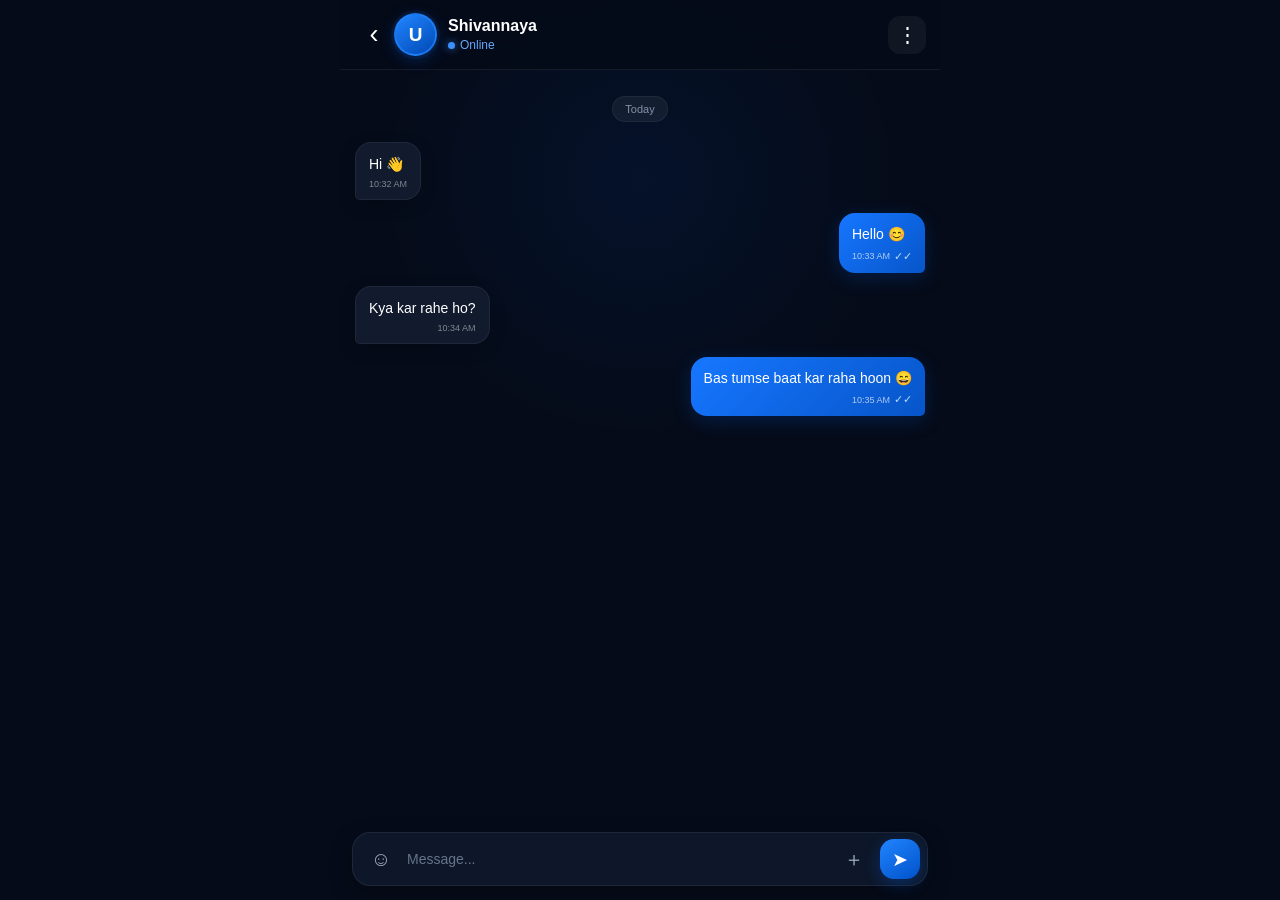
==== chat.html @ cb344ab8 "Create chat.html" ====
<!DOCTYPE html>
<html lang="en">
<head>
<meta charset="UTF-8">
<meta name="viewport" content="width=device-width, initial-scale=1.0">
<title>Usanex Chat</title>

<style>
*{
    box-sizing:border-box;
    margin:0;
    padding:0;
    -webkit-tap-highlight-color:transparent;
}

body{
    font-family:Arial,Helvetica,sans-serif;
    background:#050b18;
    color:#fff;
    height:100vh;
    overflow:hidden;
}

/* =========================
   MAIN
========================= */

.chat-app{
    width:100%;
    max-width:600px;
    height:100vh;
    margin:auto;
    background:
        radial-gradient(circle at 50% 20%,rgba(0,100,255,.08),transparent 35%),
        #050b18;
    display:flex;
    flex-direction:column;
}

/* =========================
   HEADER
========================= */

.chat-header{
    height:70px;
    min-height:70px;

    display:flex;
    align-items:center;

    padding:10px 14px;

    background:rgba(5,11,24,.92);
    border-bottom:1px solid rgba(255,255,255,.07);

    backdrop-filter:blur(18px);
    -webkit-backdrop-filter:blur(18px);
}

.back-btn{
    width:40px;
    height:40px;

    border:0;
    background:transparent;
    color:#fff;

    font-size:27px;
    cursor:pointer;

    display:flex;
    align-items:center;
    justify-content:center;
}

.profile{
    display:flex;
    align-items:center;
    gap:11px;
    flex:1;
    min-width:0;
}

.profile-photo{
    width:43px;
    height:43px;
    min-width:43px;

    border-radius:50%;

    display:flex;
    align-items:center;
    justify-content:center;

    background:linear-gradient(145deg,#2185ff,#0049b5);

    border:2px solid rgba(33,133,255,.7);

    font-size:19px;
    font-weight:800;

    box-shadow:
        0 0 0 3px rgba(33,133,255,.08),
        0 4px 16px rgba(0,100,255,.25);
}

.profile-info{
    min-width:0;
}

.profile-name{
    font-size:16px;
    font-weight:700;

    white-space:nowrap;
    overflow:hidden;
    text-overflow:ellipsis;
}

.online{
    margin-top:3px;

    font-size:12px;
    color:#65a9ff;

    display:flex;
    align-items:center;
    gap:5px;
}

.online-dot{
    width:7px;
    height:7px;
    border-radius:50%;
    background:#3d91ff;
    box-shadow:0 0 8px rgba(61,145,255,.8);
}

.header-action{
    width:38px;
    height:38px;

    border:0;
    border-radius:12px;

    background:rgba(255,255,255,.05);
    color:#fff;

    font-size:21px;

    cursor:pointer;

    display:flex;
    align-items:center;
    justify-content:center;
}

/* =========================
   CHAT AREA
========================= */

.chat-area{
    flex:1;
    overflow-y:auto;

    padding:18px 15px 20px;

    scrollbar-width:none;
}

.chat-area::-webkit-scrollbar{
    display:none;
}

/* =========================
   DATE
========================= */

.date-divider{
    text-align:center;
    margin:8px 0 20px;
}

.date-divider span{
    display:inline-block;

    padding:6px 12px;

    border-radius:20px;

    background:rgba(255,255,255,.055);
    border:1px solid rgba(255,255,255,.06);

    color:#8491a7;

    font-size:11px;
}

/* =========================
   MESSAGE
========================= */

.message-row{
    display:flex;
    margin-bottom:13px;
}

.message-row.received{
    justify-content:flex-start;
}

.message-row.sent{
    justify-content:flex-end;
}

.message{
    max-width:76%;
    padding:11px 13px 8px;

    border-radius:16px;

    position:relative;

    font-size:14px;
    line-height:1.45;
}

.received .message{
    background:#111b2d;

    border:1px solid rgba(255,255,255,.055);

    border-bottom-left-radius:5px;

    box-shadow:
        0 5px 18px rgba(0,0,0,.15);
}

.sent .message{
    background:
        linear-gradient(
            135deg,
            #1677ff,
            #0755c9
        );

    border-bottom-right-radius:5px;

    box-shadow:
        0 5px 20px rgba(0,100,255,.20);
}

.message-time{
    display:flex;
    justify-content:flex-end;
    align-items:center;
    gap:4px;

    margin-top:4px;

    font-size:9px;

    color:rgba(255,255,255,.48);
}

.sent .message-time{
    color:rgba(255,255,255,.68);
}

.read{
    font-size:11px;
    color:#b9ddff;
}

/* =========================
   TYPING
========================= */

.typing{
    display:none;

    align-items:center;
    gap:5px;

    width:max-content;

    padding:10px 13px;

    border-radius:15px;
    border-bottom-left-radius:5px;

    background:#111b2d;
    border:1px solid rgba(255,255,255,.05);
}

.typing span{
    width:5px;
    height:5px;

    border-radius:50%;

    background:#71809a;

    animation:typing 1.2s infinite;
}

.typing span:nth-child(2){
    animation-delay:.15s;
}

.typing span:nth-child(3){
    animation-delay:.3s;
}

@keyframes typing{
    0%,60%,100%{
        transform:translateY(0);
        opacity:.5;
    }
    30%{
        transform:translateY(-4px);
        opacity:1;
    }
}

/* =========================
   COMPOSER
========================= */

.composer-area{
    padding:10px 12px 14px;

    background:
        linear-gradient(
            to top,
            #050b18 70%,
            rgba(5,11,24,.85)
        );
}

.composer{
    min-height:52px;

    display:flex;
    align-items:center;
    gap:7px;

    padding:6px 7px 6px 9px;

    background:#0d1729;

    border:1px solid rgba(255,255,255,.07);

    border-radius:18px;

    box-shadow:
        0 8px 25px rgba(0,0,0,.22);
}

.composer-btn{
    width:38px;
    height:38px;
    min-width:38px;

    border:0;
    border-radius:12px;

    background:transparent;
    color:#9eabc0;

    font-size:20px;

    cursor:pointer;

    display:flex;
    align-items:center;
    justify-content:center;
}

.composer-btn:active{
    transform:scale(.92);
}

.message-input{
    flex:1;

    border:0;
    outline:0;

    background:transparent;

    color:#fff;

    font-size:14px;

    min-width:0;
}

.message-input::placeholder{
    color:#66748b;
}

.send-btn{
    width:40px;
    height:40px;
    min-width:40px;

    border:0;
    border-radius:14px;

    background:
        linear-gradient(
            145deg,
            #2185ff,
            #0052c9
        );

    color:#fff;

    font-size:19px;

    cursor:pointer;

    display:flex;
    align-items:center;
    justify-content:center;

    box-shadow:
        0 5px 16px rgba(0,100,255,.28);
}

.send-btn:active{
    transform:scale(.92);
}

/* =========================
   ATTACHMENT MENU
========================= */

.attach-menu{
    display:none;

    position:absolute;

    bottom:78px;
    left:12px;

    padding:9px;

    border-radius:16px;

    background:#101c30;

    border:1px solid rgba(255,255,255,.08);

    box-shadow:0 12px 35px rgba(0,0,0,.35);

    gap:7px;
}

.attach-menu.show{
    display:flex;
}

.attach-item{
    width:42px;
    height:42px;

    border:0;
    border-radius:12px;

    background:rgba(255,255,255,.06);

    color:#fff;

    font-size:19px;

    cursor:pointer;
}

/* =========================
   EMOJI PANEL
========================= */

.emoji-panel{
    display:none;

    position:absolute;

    bottom:77px;
    left:12px;
    right:12px;

    padding:12px;

    border-radius:17px;

    background:#0f1a2d;

    border:1px solid rgba(255,255,255,.07);

    box-shadow:0 12px 35px rgba(0,0,0,.3);

    grid-template-columns:repeat(8,1fr);

    gap:8px;
}

.emoji-panel.show{
    display:grid;
}

.emoji{
    border:0;
    background:transparent;

    font-size:22px;

    cursor:pointer;
}

/* =========================
   TOAST
========================= */

.toast{
    position:fixed;

    left:50%;
    bottom:85px;

    transform:translateX(-50%) translateY(15px);

    padding:9px 15px;

    border-radius:12px;

    background:#14233a;

    border:1px solid rgba(255,255,255,.08);

    color:#dbe7f7;

    font-size:12px;

    opacity:0;
    pointer-events:none;

    transition:.25s;

    z-index:100;
}

.toast.show{
    opacity:1;
    transform:translateX(-50%) translateY(0);
}

/* =========================
   MOBILE
========================= */

@media(max-width:500px){

    .chat-header{
        height:66px;
        min-height:66px;
        padding:9px 10px;
    }

    .back-btn{
        width:37px;
        height:37px;
    }

    .profile-photo{
        width:41px;
        height:41px;
        min-width:41px;
    }

    .profile-name{
        font-size:15px;
    }

    .chat-area{
        padding-left:12px;
        padding-right:12px;
    }

    .message{
        max-width:82%;
        font-size:14px;
    }

    .composer-area{
        padding:8px 9px 12px;
    }

    .composer{
        min-height:51px;
        border-radius:17px;
    }
}
</style>
</head>

<body>

<div class="chat-app">

    <!-- HEADER -->
    <header class="chat-header">

        <button class="back-btn" onclick="goBack()">‹</button>

        <div class="profile">

            <div class="profile-photo">
                U
            </div>

            <div class="profile-info">

                <div class="profile-name" id="chatName">
                    Shivannaya
                </div>

                <div class="online">
                    <span class="online-dot"></span>
                    Online
                </div>

            </div>

        </div>

        <button class="header-action" onclick="showToast('Coming soon')">
            ⋮
        </button>

    </header>


    <!-- CHAT -->
    <main class="chat-area" id="chatArea">

        <div class="date-divider">
            <span>Today</span>
        </div>


        <!-- RECEIVED -->
        <div class="message-row received">

            <div class="message">

                Hi 👋

                <div class="message-time">
                    10:32 AM
                </div>

            </div>

        </div>


        <!-- SENT -->
        <div class="message-row sent">

            <div class="message">

                Hello 😊

                <div class="message-time">
                    10:33 AM
                    <span class="read">✓✓</span>
                </div>

            </div>

        </div>


        <!-- RECEIVED -->
        <div class="message-row received">

            <div class="message">

                Kya kar rahe ho?

                <div class="message-time">
                    10:34 AM
                </div>

            </div>

        </div>


        <!-- SENT -->
        <div class="message-row sent">

            <div class="message">

                Bas tumse baat kar raha hoon 😄

                <div class="message-time">
                    10:35 AM
                    <span class="read">✓✓</span>
                </div>

            </div>

        </div>


        <!-- TYPING -->
        <div class="message-row received" id="typingRow">

            <div class="typing">

                <span></span>
                <span></span>
                <span></span>

            </div>

        </div>

    </main>


    <!-- COMPOSER -->
    <div class="composer-area">

        <!-- Attachment -->
        <div class="attach-menu" id="attachMenu">

            <button class="attach-item"
                    onclick="showToast('Gallery coming soon')">
                🖼️
            </button>

            <button class="attach-item"
                    onclick="showToast('Camera coming soon')">
                📷
            </button>

            <button class="attach-item"
                    onclick="showToast('File sharing coming soon')">
                📄
            </button>

        </div>


        <!-- Emoji -->
        <div class="emoji-panel" id="emojiPanel">

            <button class="emoji" onclick="addEmoji('😀')">😀</button>
            <button class="emoji" onclick="addEmoji('😂')">😂</button>
            <button class="emoji" onclick="addEmoji('😊')">😊</button>
            <button class="emoji" onclick="addEmoji('😍')">😍</button>
            <button class="emoji" onclick="addEmoji('🥰')">🥰</button>
            <button class="emoji" onclick="addEmoji('😎')">😎</button>
            <button class="emoji" onclick="addEmoji('❤️')">❤️</button>
            <button class="emoji" onclick="addEmoji('🔥')">🔥</button>

            <button class="emoji" onclick="addEmoji('👍')">👍</button>
            <button class="emoji" onclick="addEmoji('👏')">👏</button>
            <button class="emoji" onclick="addEmoji('🙌')">🙌</button>
            <button class="emoji" onclick="addEmoji('🤝')">🤝</button>
            <button class="emoji" onclick="addEmoji('✨')">✨</button>
            <button class="emoji" onclick="addEmoji('💙')">💙</button>
            <button class="emoji" onclick="addEmoji('😁')">😁</button>
            <button class="emoji" onclick="addEmoji('🤣')">🤣</button>

        </div>


        <div class="composer">

            <button
                class="composer-btn"
                onclick="toggleEmoji()">
                ☺
            </button>


            <input
                id="messageInput"
                class="message-input"
                type="text"
                placeholder="Message..."
                autocomplete="off"
                onkeydown="handleKey(event)"
            >


            <button
                class="composer-btn"
                onclick="toggleAttach()">
                ＋
            </button>


            <button
                class="send-btn"
                onclick="sendMessage()">
                ➤
            </button>

        </div>

    </div>

</div>


<div class="toast" id="toast"></div>


<script>

/* =========================
   ELEMENTS
========================= */

const input = document.getElementById("messageInput");
const chatArea = document.getElementById("chatArea");
const emojiPanel = document.getElementById("emojiPanel");
const attachMenu = document.getElementById("attachMenu");


/* =========================
   BACK
========================= */

function goBack(){

    if(document.referrer){
        history.back();
    }else{
        window.location.href="/home";
    }

}


/* =========================
   SEND MESSAGE
========================= */

function sendMessage(){

    const text = input.value.trim();

    if(!text){
        return;
    }

    addMessage(text,"sent");

    input.value="";

    emojiPanel.classList.remove("show");
    attachMenu.classList.remove("show");

    scrollBottom();

}


/* =========================
   ADD MESSAGE
========================= */

function addMessage(text,type){

    const row = document.createElement("div");

    row.className =
        "message-row " + type;

    const message =
        document.createElement("div");

    message.className="message";

    message.innerHTML =
        escapeHTML(text) +
        `
        <div class="message-time">
            ${getTime()}
            ${
                type==="sent"
                ? '<span class="read">✓✓</span>'
                : ''
            }
        </div>
        `;

    message.querySelectorAll("script").forEach(el=>{
        el.remove();
    });

    row.appendChild(message);

    chatArea.appendChild(row);

}


/* =========================
   ESCAPE HTML
========================= */

function escapeHTML(text){

    const div=document.createElement("div");

    div.textContent=text;

    return div.innerHTML;

}


/* =========================
   TIME
========================= */

function getTime(){

    const now=new Date();

    return now.toLocaleTimeString(
        [],
        {
            hour:"numeric",
            minute:"2-digit"
        }
    );

}


/* =========================
   ENTER
========================= */

function handleKey(event){

    if(event.key==="Enter"){

        event.preventDefault();

        sendMessage();

    }

}


/* =========================
   EMOJI
========================= */

function toggleEmoji(){

    emojiPanel.classList.toggle("show");

    attachMenu.classList.remove("show");

}


function addEmoji(emoji){

    input.value += emoji;

    input.focus();

}


/* =========================
   ATTACHMENT
========================= */

function toggleAttach(){

    attachMenu.classList.toggle("show");

    emojiPanel.classList.remove("show");

}


/* =========================
   SCROLL
========================= */

function scrollBottom(){

    setTimeout(()=>{

        chatArea.scrollTop =
            chatArea.scrollHeight;

    },50);

}


/* =========================
   TOAST
========================= */

let toastTimer;

function showToast(text){

    const toast =
        document.getElementById("toast");

    toast.textContent=text;

    toast.classList.add("show");

    clearTimeout(toastTimer);

    toastTimer=setTimeout(()=>{

        toast.classList.remove("show");

    },1800);

}


/* =========================
   CLOSE MENUS
========================= */

document.addEventListener("click",function(e){

    if(
        !e.target.closest(".composer") &&
        !e.target.closest(".emoji-panel")
    ){
        emojiPanel.classList.remove("show");
    }

    if(
        !e.target.closest(".composer") &&
        !e.target.closest(".attach-menu")
    ){
        attachMenu.classList.remove("show");
    }

});


/* =========================
   INITIAL
========================= */

window.addEventListener("load",()=>{

    scrollBottom();

    input.focus();

});

</script>

</body>
</html>
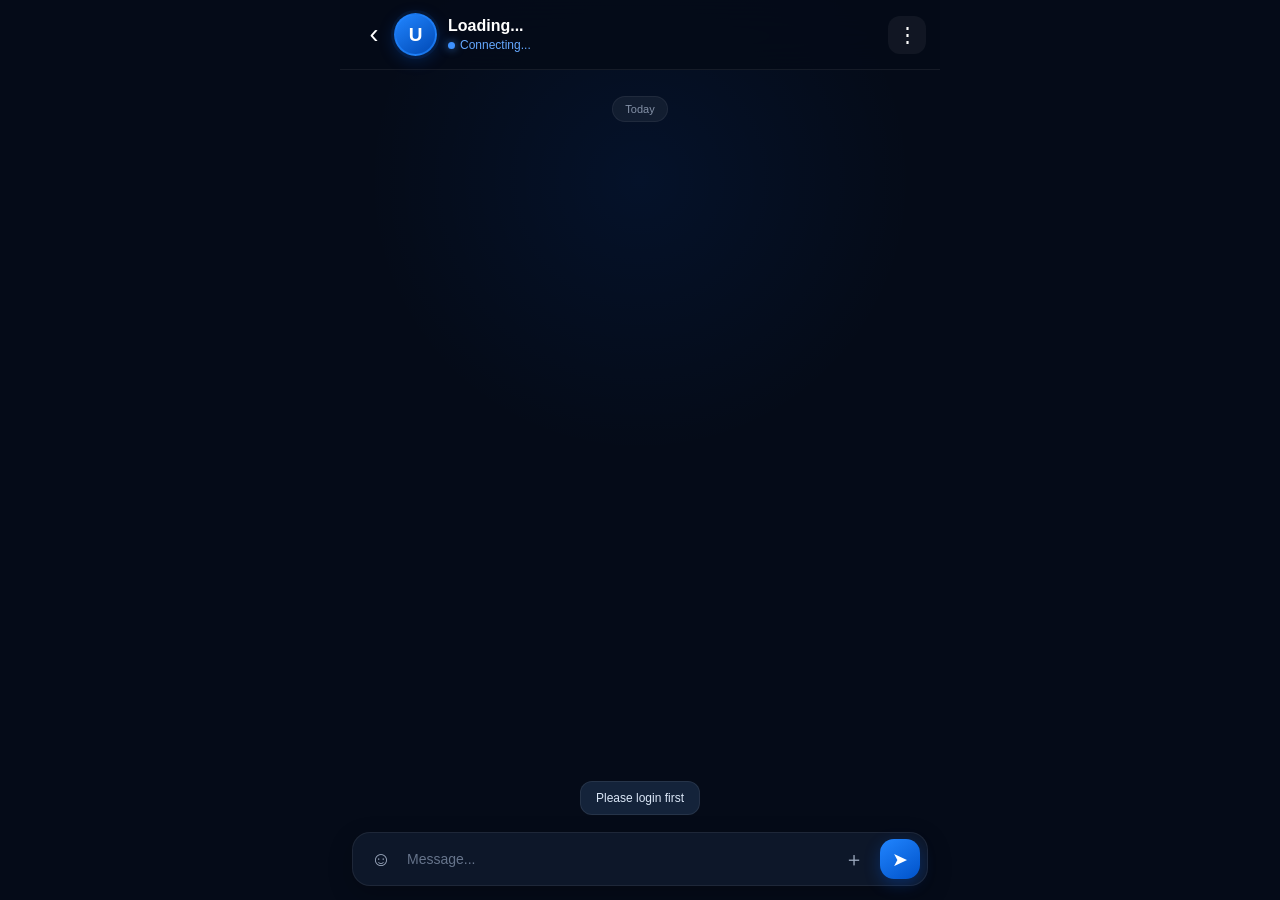
==== commit 1fe14887: "Update chat.html" ====
--- a/chat.html
+++ b/chat.html
@@ -20,10 +20,6 @@
     height:100vh;
     overflow:hidden;
 }
-
-/* =========================
-   MAIN
-========================= */
 
 .chat-app{
     width:100%;
@@ -37,10 +33,6 @@
     flex-direction:column;
 }
 
-/* =========================
-   HEADER
-========================= */
-
 .chat-header{
     height:70px;
     min-height:70px;
@@ -102,6 +94,15 @@
     box-shadow:
         0 0 0 3px rgba(33,133,255,.08),
         0 4px 16px rgba(0,100,255,.25);
+
+    overflow:hidden;
+}
+
+.profile-photo img{
+    width:100%;
+    height:100%;
+    object-fit:cover;
+    display:block;
 }
 
 .profile-info{
@@ -155,10 +156,6 @@
     justify-content:center;
 }
 
-/* =========================
-   CHAT AREA
-========================= */
-
 .chat-area{
     flex:1;
     overflow-y:auto;
@@ -172,10 +169,6 @@
     display:none;
 }
 
-/* =========================
-   DATE
-========================= */
-
 .date-divider{
     text-align:center;
     margin:8px 0 20px;
@@ -196,10 +189,6 @@
     font-size:11px;
 }
 
-/* =========================
-   MESSAGE
-========================= */
-
 .message-row{
     display:flex;
     margin-bottom:13px;
@@ -223,6 +212,9 @@
 
     font-size:14px;
     line-height:1.45;
+
+    word-break:break-word;
+    white-space:pre-wrap;
 }
 
 .received .message{
@@ -272,10 +264,6 @@
     color:#b9ddff;
 }
 
-/* =========================
-   TYPING
-========================= */
-
 .typing{
     display:none;
 
@@ -291,6 +279,10 @@
 
     background:#111b2d;
     border:1px solid rgba(255,255,255,.05);
+}
+
+.typing.show{
+    display:flex;
 }
 
 .typing span{
@@ -317,17 +309,16 @@
         transform:translateY(0);
         opacity:.5;
     }
+
     30%{
         transform:translateY(-4px);
         opacity:1;
     }
 }
 
-/* =========================
-   COMPOSER
-========================= */
-
 .composer-area{
+    position:relative;
+
     padding:10px 12px 14px;
 
     background:
@@ -433,10 +424,6 @@
     transform:scale(.92);
 }
 
-/* =========================
-   ATTACHMENT MENU
-========================= */
-
 .attach-menu{
     display:none;
 
@@ -456,6 +443,8 @@
     box-shadow:0 12px 35px rgba(0,0,0,.35);
 
     gap:7px;
+
+    z-index:20;
 }
 
 .attach-menu.show{
@@ -478,10 +467,6 @@
     cursor:pointer;
 }
 
-/* =========================
-   EMOJI PANEL
-========================= */
-
 .emoji-panel{
     display:none;
 
@@ -504,6 +489,8 @@
     grid-template-columns:repeat(8,1fr);
 
     gap:8px;
+
+    z-index:20;
 }
 
 .emoji-panel.show{
@@ -519,10 +506,6 @@
     cursor:pointer;
 }
 
-/* =========================
-   TOAST
-========================= */
-
 .toast{
     position:fixed;
 
@@ -555,10 +538,6 @@
     opacity:1;
     transform:translateX(-50%) translateY(0);
 }
-
-/* =========================
-   MOBILE
-========================= */
 
 @media(max-width:500px){
 
@@ -612,30 +591,48 @@
     <!-- HEADER -->
     <header class="chat-header">
 
-        <button class="back-btn" onclick="goBack()">‹</button>
+        <button
+            class="back-btn"
+            onclick="goBack()"
+            aria-label="Back">
+            ‹
+        </button>
 
         <div class="profile">
 
-            <div class="profile-photo">
+            <div
+                class="profile-photo"
+                id="profilePhoto">
                 U
             </div>
 
             <div class="profile-info">
 
-                <div class="profile-name" id="chatName">
-                    Shivannaya
+                <div
+                    class="profile-name"
+                    id="chatName">
+                    Loading...
                 </div>
 
-                <div class="online">
+                <div
+                    class="online"
+                    id="onlineStatus">
+
                     <span class="online-dot"></span>
-                    Online
+
+                    <span id="onlineText">
+                        Connecting...
+                    </span>
+
                 </div>
 
             </div>
 
         </div>
 
-        <button class="header-action" onclick="showToast('Coming soon')">
+        <button
+            class="header-action"
+            onclick="showToast('Coming soon')">
             ⋮
         </button>
 
@@ -643,81 +640,19 @@
 
 
     <!-- CHAT -->
-    <main class="chat-area" id="chatArea">
+    <main
+        class="chat-area"
+        id="chatArea">
 
         <div class="date-divider">
             <span>Today</span>
         </div>
 
-
-        <!-- RECEIVED -->
-        <div class="message-row received">
-
-            <div class="message">
-
-                Hi 👋
-
-                <div class="message-time">
-                    10:32 AM
-                </div>
-
-            </div>
-
-        </div>
-
-
-        <!-- SENT -->
-        <div class="message-row sent">
-
-            <div class="message">
-
-                Hello 😊
-
-                <div class="message-time">
-                    10:33 AM
-                    <span class="read">✓✓</span>
-                </div>
-
-            </div>
-
-        </div>
-
-
-        <!-- RECEIVED -->
-        <div class="message-row received">
-
-            <div class="message">
-
-                Kya kar rahe ho?
-
-                <div class="message-time">
-                    10:34 AM
-                </div>
-
-            </div>
-
-        </div>
-
-
-        <!-- SENT -->
-        <div class="message-row sent">
-
-            <div class="message">
-
-                Bas tumse baat kar raha hoon 😄
-
-                <div class="message-time">
-                    10:35 AM
-                    <span class="read">✓✓</span>
-                </div>
-
-            </div>
-
-        </div>
-
-
-        <!-- TYPING -->
-        <div class="message-row received" id="typingRow">
+        <!-- REAL MESSAGES INSERT HERE -->
+
+        <div
+            class="message-row received"
+            id="typingRow">
 
             <div class="typing">
 
@@ -736,20 +671,25 @@
     <div class="composer-area">
 
         <!-- Attachment -->
-        <div class="attach-menu" id="attachMenu">
-
-            <button class="attach-item"
-                    onclick="showToast('Gallery coming soon')">
+        <div
+            class="attach-menu"
+            id="attachMenu">
+
+            <button
+                class="attach-item"
+                onclick="showToast('Gallery coming soon')">
                 🖼️
             </button>
 
-            <button class="attach-item"
-                    onclick="showToast('Camera coming soon')">
+            <button
+                class="attach-item"
+                onclick="showToast('Camera coming soon')">
                 📷
             </button>
 
-            <button class="attach-item"
-                    onclick="showToast('File sharing coming soon')">
+            <button
+                class="attach-item"
+                onclick="showToast('File sharing coming soon')">
                 📄
             </button>
 
@@ -757,7 +697,9 @@
 
 
         <!-- Emoji -->
-        <div class="emoji-panel" id="emojiPanel">
+        <div
+            class="emoji-panel"
+            id="emojiPanel">
 
             <button class="emoji" onclick="addEmoji('😀')">😀</button>
             <button class="emoji" onclick="addEmoji('😂')">😂</button>
@@ -808,6 +750,7 @@
 
             <button
                 class="send-btn"
+                id="sendButton"
                 onclick="sendMessage()">
                 ➤
             </button>
@@ -819,189 +762,634 @@
 </div>
 
 
-<div class="toast" id="toast"></div>
+<div
+    class="toast"
+    id="toast">
+</div>
 
 
 <script>
 
-/* =========================
+/* =========================================================
    ELEMENTS
-========================= */
-
-const input = document.getElementById("messageInput");
-const chatArea = document.getElementById("chatArea");
-const emojiPanel = document.getElementById("emojiPanel");
-const attachMenu = document.getElementById("attachMenu");
-
-
-/* =========================
+========================================================= */
+
+const input =
+    document.getElementById("messageInput");
+
+const chatArea =
+    document.getElementById("chatArea");
+
+const emojiPanel =
+    document.getElementById("emojiPanel");
+
+const attachMenu =
+    document.getElementById("attachMenu");
+
+const chatName =
+    document.getElementById("chatName");
+
+const profilePhoto =
+    document.getElementById("profilePhoto");
+
+const onlineText =
+    document.getElementById("onlineText");
+
+const typingRow =
+    document.getElementById("typingRow");
+
+const sendButton =
+    document.getElementById("sendButton");
+
+
+/* =========================================================
+   USER IDS
+========================================================= */
+
+const params =
+    new URLSearchParams(window.location.search);
+
+const otherUserId =
+    (params.get("user_id") || "").trim();
+
+
+function getCurrentUserId(){
+
+    const keys = [
+        "usanex_user",
+        "user",
+        "currentUser",
+        "logged_in_user"
+    ];
+
+    for(const key of keys){
+
+        try{
+
+            const value =
+                localStorage.getItem(key);
+
+            if(!value){
+                continue;
+            }
+
+            try{
+
+                const parsed =
+                    JSON.parse(value);
+
+                if(typeof parsed === "string"){
+                    return parsed.trim();
+                }
+
+                if(parsed && parsed.user_id){
+                    return String(parsed.user_id).trim();
+                }
+
+                if(parsed && parsed.id){
+                    return String(parsed.id).trim();
+                }
+
+            }catch(error){
+
+                if(value.trim()){
+                    return value.trim();
+                }
+
+            }
+
+        }catch(error){
+            console.log(error);
+        }
+
+    }
+
+    return (
+        localStorage.getItem("usanex_user_id") || ""
+    ).trim();
+}
+
+
+const currentUserId =
+    getCurrentUserId();
+
+
+/* =========================================================
+   VALIDATION
+========================================================= */
+
+if(!currentUserId){
+
+    showToast("Please login first");
+
+    setTimeout(()=>{
+        window.location.href="/";
+    },1200);
+
+}
+
+else if(!otherUserId){
+
+    showToast("Invalid chat user");
+
+    setTimeout(()=>{
+        window.location.href="/home";
+    },1200);
+
+}
+
+
+/* =========================================================
    BACK
-========================= */
+========================================================= */
 
 function goBack(){
 
     if(document.referrer){
+
         history.back();
+
     }else{
+
         window.location.href="/home";
-    }
-
-}
-
-
-/* =========================
+
+    }
+
+}
+
+
+/* =========================================================
+   PROFILE
+========================================================= */
+
+function setProfile(name, photo){
+
+    chatName.textContent =
+        name || "User";
+
+    profilePhoto.innerHTML = "";
+
+    if(photo){
+
+        const img =
+            document.createElement("img");
+
+        img.src = photo;
+
+        img.alt = "";
+
+        img.onerror = function(){
+
+            profilePhoto.innerHTML =
+                getInitial(name);
+
+        };
+
+        profilePhoto.appendChild(img);
+
+    }else{
+
+        profilePhoto.textContent =
+            getInitial(name);
+
+    }
+
+}
+
+
+function getInitial(name){
+
+    if(!name){
+        return "U";
+    }
+
+    return String(name)
+        .trim()
+        .charAt(0)
+        .toUpperCase() || "U";
+
+}
+
+
+/* =========================================================
+   LOAD USER INFO + CHAT
+========================================================= */
+
+async function loadChat(){
+
+    if(!currentUserId || !otherUserId){
+        return;
+    }
+
+    try{
+
+        const response =
+            await fetch(
+                "/api/chat/messages?user_id=" +
+                encodeURIComponent(currentUserId) +
+                "&other_user_id=" +
+                encodeURIComponent(otherUserId),
+                {
+                    method:"GET",
+                    cache:"no-store"
+                }
+            );
+
+        const data =
+            await response.json();
+
+        if(!response.ok){
+
+            throw new Error(
+                data.detail ||
+                "Unable to load chat"
+            );
+
+        }
+
+
+        if(data.other_user){
+
+            setProfile(
+                data.other_user.name,
+                data.other_user.profile_photo
+            );
+
+        }
+
+
+        clearMessages();
+
+
+        if(Array.isArray(data.messages)){
+
+            data.messages.forEach(message => {
+
+                addMessageFromServer(message);
+
+            });
+
+        }
+
+
+        scrollBottom();
+
+
+        markMessagesRead();
+
+    }catch(error){
+
+        console.error(
+            "Chat load error:",
+            error
+        );
+
+        showToast(
+            error.message ||
+            "Unable to load chat"
+        );
+
+    }
+
+}
+
+
+/* =========================================================
+   CLEAR OLD MESSAGES
+========================================================= */
+
+function clearMessages(){
+
+    const rows =
+        chatArea.querySelectorAll(
+            ".message-row:not(#typingRow)"
+        );
+
+    rows.forEach(row => {
+        row.remove();
+    });
+
+}
+
+
+/* =========================================================
+   SERVER MESSAGE
+========================================================= */
+
+function addMessageFromServer(message){
+
+    if(!message){
+        return;
+    }
+
+    const sender =
+        String(
+            message.sender_user_id || ""
+        ).trim();
+
+    const text =
+        String(
+            message.message || ""
+        );
+
+    if(!sender || !text){
+        return;
+    }
+
+    const type =
+        sender === currentUserId
+        ? "sent"
+        : "received";
+
+
+    const row =
+        document.createElement("div");
+
+    row.className =
+        "message-row " + type;
+
+    if(message.id){
+
+        row.dataset.messageId =
+            String(message.id);
+
+    }
+
+
+    const bubble =
+        document.createElement("div");
+
+    bubble.className =
+        "message";
+
+
+    const textNode =
+        document.createElement("div");
+
+    textNode.textContent =
+        text;
+
+
+    const time =
+        document.createElement("div");
+
+    time.className =
+        "message-time";
+
+    time.textContent =
+        formatTime(
+            message.created_at
+        );
+
+
+    if(type === "sent"){
+
+        const read =
+            document.createElement("span");
+
+        read.className =
+            "read";
+
+        read.textContent =
+            message.is_read
+            ? "✓✓"
+            : "✓";
+
+        time.appendChild(read);
+
+    }
+
+
+    bubble.appendChild(textNode);
+    bubble.appendChild(time);
+
+    row.appendChild(bubble);
+
+    chatArea.insertBefore(
+        row,
+        typingRow
+    );
+
+}
+
+
+/* =========================================================
    SEND MESSAGE
-========================= */
-
-function sendMessage(){
-
-    const text = input.value.trim();
+========================================================= */
+
+let sending = false;
+
+
+async function sendMessage(){
+
+    if(sending){
+        return;
+    }
+
+    const text =
+        input.value.trim();
 
     if(!text){
         return;
     }
 
-    addMessage(text,"sent");
-
-    input.value="";
+    if(!currentUserId || !otherUserId){
+
+        showToast("Invalid chat");
+
+        return;
+
+    }
+
+
+    sending = true;
+
+    sendButton.style.opacity = ".55";
+
+
+    try{
+
+        const response =
+            await fetch(
+                "/api/chat/send",
+                {
+                    method:"POST",
+
+                    headers:{
+                        "Content-Type":
+                            "application/json"
+                    },
+
+                    body:JSON.stringify({
+
+                        sender_user_id:
+                            currentUserId,
+
+                        receiver_user_id:
+                            otherUserId,
+
+                        message:text
+
+                    })
+                }
+            );
+
+
+        const data =
+            await response.json();
+
+
+        if(!response.ok){
+
+            throw new Error(
+                data.detail ||
+                "Message could not be sent"
+            );
+
+        }
+
+
+        /*
+         * Server response already contains
+         * the saved message.
+         *
+         * Add it immediately.
+         */
+
+        if(data.message){
+
+            addMessageFromServer(
+                data.message
+            );
+
+        }
+
+
+        input.value = "";
+
+        emojiPanel.classList.remove("show");
+
+        attachMenu.classList.remove("show");
+
+        scrollBottom();
+
+
+    }catch(error){
+
+        console.error(
+            "Send message error:",
+            error
+        );
+
+        showToast(
+            error.message ||
+            "Message could not be sent"
+        );
+
+    }finally{
+
+        sending = false;
+
+        sendButton.style.opacity = "1";
+
+        input.focus();
+
+    }
+
+}
+
+
+/* =========================================================
+   TIME
+========================================================= */
+
+function formatTime(value){
+
+    if(!value){
+        return "";
+    }
+
+    try{
+
+        const date =
+            new Date(value);
+
+        if(isNaN(date.getTime())){
+            return "";
+        }
+
+        return date.toLocaleTimeString(
+            [],
+            {
+                hour:"numeric",
+                minute:"2-digit"
+            }
+        );
+
+    }catch(error){
+
+        return "";
+
+    }
+
+}
+
+
+/* =========================================================
+   ENTER
+========================================================= */
+
+function handleKey(event){
+
+    if(event.key === "Enter"){
+
+        event.preventDefault();
+
+        sendMessage();
+
+    }
+
+}
+
+
+/* =========================================================
+   EMOJI
+========================================================= */
+
+function toggleEmoji(){
+
+    emojiPanel.classList.toggle("show");
+
+    attachMenu.classList.remove("show");
+
+}
+
+
+function addEmoji(emoji){
+
+    input.value += emoji;
+
+    input.focus();
+
+}
+
+
+/* =========================================================
+   ATTACHMENT
+========================================================= */
+
+function toggleAttach(){
+
+    attachMenu.classList.toggle("show");
 
     emojiPanel.classList.remove("show");
-    attachMenu.classList.remove("show");
-
-    scrollBottom();
-
-}
-
-
-/* =========================
-   ADD MESSAGE
-========================= */
-
-function addMessage(text,type){
-
-    const row = document.createElement("div");
-
-    row.className =
-        "message-row " + type;
-
-    const message =
-        document.createElement("div");
-
-    message.className="message";
-
-    message.innerHTML =
-        escapeHTML(text) +
-        `
-        <div class="message-time">
-            ${getTime()}
-            ${
-                type==="sent"
-                ? '<span class="read">✓✓</span>'
-                : ''
-            }
-        </div>
-        `;
-
-    message.querySelectorAll("script").forEach(el=>{
-        el.remove();
-    });
-
-    row.appendChild(message);
-
-    chatArea.appendChild(row);
-
-}
-
-
-/* =========================
-   ESCAPE HTML
-========================= */
-
-function escapeHTML(text){
-
-    const div=document.createElement("div");
-
-    div.textContent=text;
-
-    return div.innerHTML;
-
-}
-
-
-/* =========================
-   TIME
-========================= */
-
-function getTime(){
-
-    const now=new Date();
-
-    return now.toLocaleTimeString(
-        [],
-        {
-            hour:"numeric",
-            minute:"2-digit"
-        }
-    );
-
-}
-
-
-/* =========================
-   ENTER
-========================= */
-
-function handleKey(event){
-
-    if(event.key==="Enter"){
-
-        event.preventDefault();
-
-        sendMessage();
-
-    }
-
-}
-
-
-/* =========================
-   EMOJI
-========================= */
-
-function toggleEmoji(){
-
-    emojiPanel.classList.toggle("show");
-
-    attachMenu.classList.remove("show");
-
-}
-
-
-function addEmoji(emoji){
-
-    input.value += emoji;
-
-    input.focus();
-
-}
-
-
-/* =========================
-   ATTACHMENT
-========================= */
-
-function toggleAttach(){
-
-    attachMenu.classList.toggle("show");
-
-    emojiPanel.classList.remove("show");
-
-}
-
-
-/* =========================
+
+}
+
+
+/* =========================================================
    SCROLL
-========================= */
+========================================================= */
 
 function scrollBottom(){
 
@@ -1015,66 +1403,440 @@
 }
 
 
-/* =========================
+/* =========================================================
    TOAST
-========================= */
+========================================================= */
 
 let toastTimer;
+
 
 function showToast(text){
 
     const toast =
         document.getElementById("toast");
 
-    toast.textContent=text;
+    toast.textContent =
+        text;
 
     toast.classList.add("show");
 
     clearTimeout(toastTimer);
 
-    toastTimer=setTimeout(()=>{
-
-        toast.classList.remove("show");
-
-    },1800);
-
-}
-
-
-/* =========================
+    toastTimer =
+        setTimeout(()=>{
+
+            toast.classList.remove("show");
+
+        },1800);
+
+}
+
+
+/* =========================================================
+   MARK READ
+========================================================= */
+
+async function markMessagesRead(){
+
+    if(!currentUserId || !otherUserId){
+        return;
+    }
+
+    try{
+
+        await fetch(
+            "/api/chat/read?user_id=" +
+            encodeURIComponent(currentUserId) +
+            "&other_user_id=" +
+            encodeURIComponent(otherUserId),
+            {
+                method:"POST"
+            }
+        );
+
+    }catch(error){
+
+        console.log(
+            "Read status error:",
+            error
+        );
+
+    }
+
+}
+
+
+/* =========================================================
+   WEBSOCKET
+========================================================= */
+
+let socket = null;
+
+let reconnectTimer = null;
+
+let manuallyClosed = false;
+
+
+function getWebSocketURL(){
+
+    const protocol =
+        window.location.protocol === "https:"
+        ? "wss:"
+        : "ws:";
+
+    return (
+        protocol +
+        "//" +
+        window.location.host +
+        "/ws/" +
+        encodeURIComponent(
+            currentUserId
+        )
+    );
+
+}
+
+
+function connectWebSocket(){
+
+    if(!currentUserId){
+        return;
+    }
+
+    if(socket){
+
+        try{
+            socket.close();
+        }catch(error){}
+
+        socket = null;
+
+    }
+
+
+    manuallyClosed = false;
+
+
+    try{
+
+        socket =
+            new WebSocket(
+                getWebSocketURL()
+            );
+
+
+        socket.onopen =
+            function(){
+
+                onlineText.textContent =
+                    "Online";
+
+                clearTimeout(
+                    reconnectTimer
+                );
+
+            };
+
+
+        socket.onmessage =
+            function(event){
+
+                try{
+
+                    const data =
+                        JSON.parse(
+                            event.data
+                        );
+
+
+                    handleWebSocketMessage(
+                        data
+                    );
+
+                }catch(error){
+
+                    console.log(
+                        "WebSocket data error:",
+                        error
+                    );
+
+                }
+
+            };
+
+
+        socket.onerror =
+            function(error){
+
+                console.log(
+                    "WebSocket error:",
+                    error
+                );
+
+            };
+
+
+        socket.onclose =
+            function(){
+
+                onlineText.textContent =
+                    "Offline";
+
+
+                if(!manuallyClosed){
+
+                    clearTimeout(
+                        reconnectTimer
+                    );
+
+
+                    reconnectTimer =
+                        setTimeout(
+                            connectWebSocket,
+                            3000
+                        );
+
+                }
+
+            };
+
+
+    }catch(error){
+
+        console.error(
+            "WebSocket connection error:",
+            error
+        );
+
+        onlineText.textContent =
+            "Offline";
+
+        reconnectTimer =
+            setTimeout(
+                connectWebSocket,
+                3000
+            );
+
+    }
+
+}
+
+
+/* =========================================================
+   WEBSOCKET MESSAGE HANDLER
+========================================================= */
+
+function handleWebSocketMessage(data){
+
+    if(!data){
+        return;
+    }
+
+
+    if(
+        data.type ===
+        "websocket_connected"
+    ){
+
+        onlineText.textContent =
+            "Online";
+
+        return;
+
+    }
+
+
+    if(
+        data.type ===
+        "chat_message"
+    ){
+
+        const message =
+            data.message;
+
+        if(!message){
+            return;
+        }
+
+
+        const sender =
+            String(
+                message.sender_user_id || ""
+            ).trim();
+
+
+        const receiver =
+            String(
+                message.receiver_user_id || ""
+            ).trim();
+
+
+        /*
+         * Only show messages belonging
+         * to this exact conversation.
+         */
+
+        const belongsToChat =
+            (
+                sender === currentUserId &&
+                receiver === otherUserId
+            )
+            ||
+            (
+                sender === otherUserId &&
+                receiver === currentUserId
+            );
+
+
+        if(!belongsToChat){
+            return;
+        }
+
+
+        /*
+         * Avoid duplicate messages.
+         */
+
+        if(
+            message.id &&
+            document.querySelector(
+                '[data-message-id="' +
+                CSS.escape(
+                    String(message.id)
+                ) +
+                '"]'
+            )
+        ){
+
+            return;
+
+        }
+
+
+        addMessageFromServer(
+            message
+        );
+
+        scrollBottom();
+
+
+        if(sender === otherUserId){
+
+            markMessagesRead();
+
+        }
+
+    }
+
+}
+
+
+/* =========================================================
    CLOSE MENUS
-========================= */
-
-document.addEventListener("click",function(e){
-
-    if(
-        !e.target.closest(".composer") &&
-        !e.target.closest(".emoji-panel")
-    ){
-        emojiPanel.classList.remove("show");
-    }
-
-    if(
-        !e.target.closest(".composer") &&
-        !e.target.closest(".attach-menu")
-    ){
-        attachMenu.classList.remove("show");
-    }
-
-});
-
-
-/* =========================
+========================================================= */
+
+document.addEventListener(
+    "click",
+    function(e){
+
+        if(
+            !e.target.closest(".composer") &&
+            !e.target.closest(".emoji-panel")
+        ){
+
+            emojiPanel.classList.remove(
+                "show"
+            );
+
+        }
+
+
+        if(
+            !e.target.closest(".composer") &&
+            !e.target.closest(".attach-menu")
+        ){
+
+            attachMenu.classList.remove(
+                "show"
+            );
+
+        }
+
+    }
+);
+
+
+/* =========================================================
+   PAGE VISIBILITY
+========================================================= */
+
+document.addEventListener(
+    "visibilitychange",
+    function(){
+
+        if(
+            document.visibilityState ===
+            "visible"
+        ){
+
+            markMessagesRead();
+
+        }
+
+    }
+);
+
+
+/* =========================================================
    INITIAL
-========================= */
-
-window.addEventListener("load",()=>{
-
-    scrollBottom();
-
-    input.focus();
-
-});
+========================================================= */
+
+window.addEventListener(
+    "load",
+    async function(){
+
+        if(
+            !currentUserId ||
+            !otherUserId
+        ){
+            return;
+        }
+
+
+        await loadChat();
+
+        connectWebSocket();
+
+        input.focus();
+
+    }
+);
+
+
+/* =========================================================
+   BEFORE CLOSE
+========================================================= */
+
+window.addEventListener(
+    "beforeunload",
+    function(){
+
+        manuallyClosed = true;
+
+        clearTimeout(
+            reconnectTimer
+        );
+
+        if(socket){
+
+            try{
+                socket.close();
+            }catch(error){}
+
+        }
+
+    }
+);
 
 </script>
 
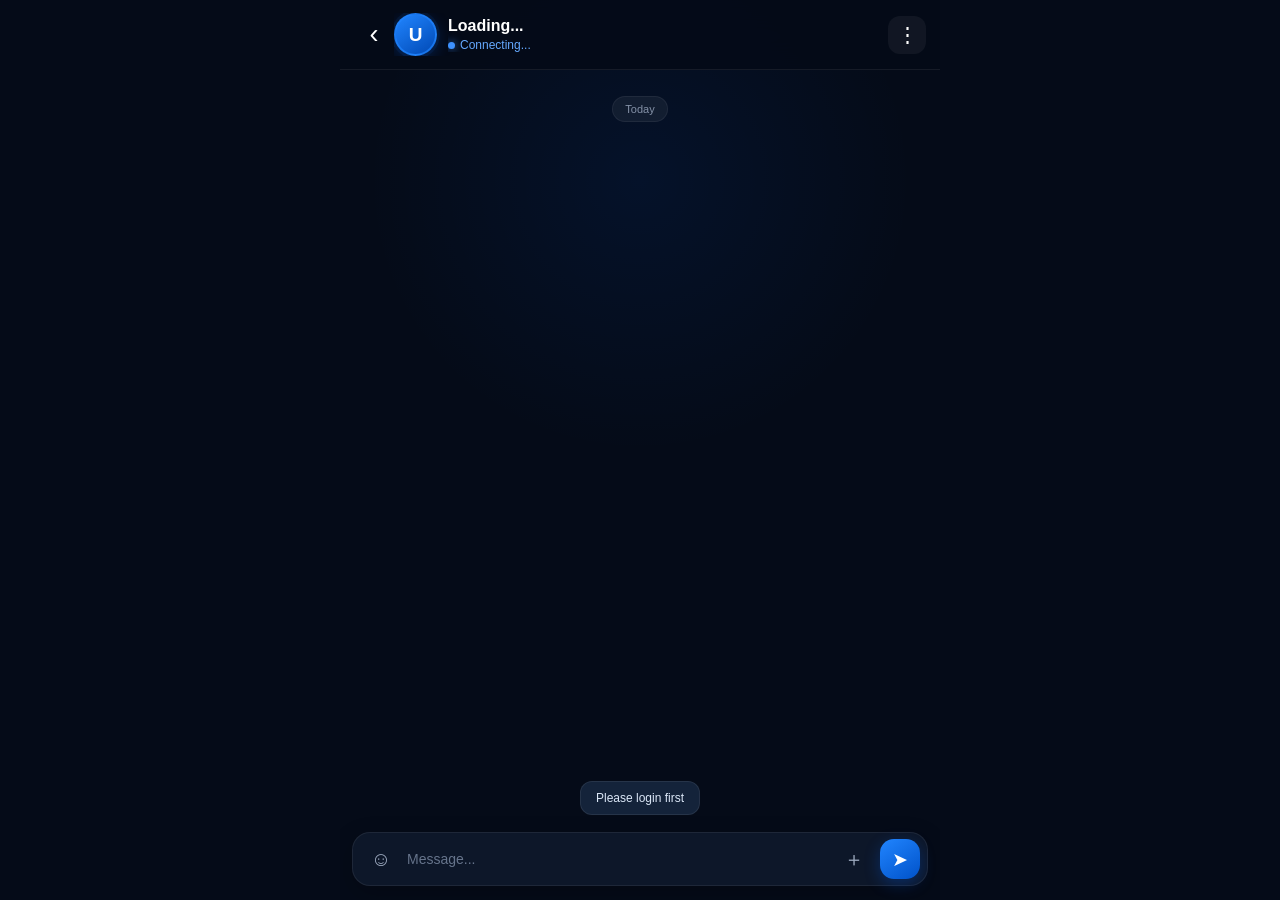
==== commit 7d943e88: "Update chat.html" ====
--- a/chat.html
+++ b/chat.html
@@ -1,11 +1,22 @@
 <!DOCTYPE html>
 <html lang="en">
 <head>
+
 <meta charset="UTF-8">
-<meta name="viewport" content="width=device-width, initial-scale=1.0">
+
+<meta
+    name="viewport"
+    content="width=device-width, initial-scale=1.0, viewport-fit=cover"
+>
+
 <title>Usanex Chat</title>
 
 <style>
+
+/* =========================================================
+   RESET
+========================================================= */
+
 *{
     box-sizing:border-box;
     margin:0;
@@ -13,138 +24,297 @@
     -webkit-tap-highlight-color:transparent;
 }
 
+
+/* =========================================================
+   BODY
+========================================================= */
+
+html,
+body{
+    width:100%;
+    height:100%;
+    min-height:100%;
+}
+
 body{
     font-family:Arial,Helvetica,sans-serif;
+
     background:#050b18;
+
     color:#fff;
-    height:100vh;
+
     overflow:hidden;
 }
 
+
+/* =========================================================
+   MAIN CHAT APP
+========================================================= */
+
 .chat-app{
+
     width:100%;
+
     max-width:600px;
-    height:100vh;
-    margin:auto;
+
+    height:100dvh;
+    min-height:100dvh;
+
+    margin:0 auto;
+
     background:
-        radial-gradient(circle at 50% 20%,rgba(0,100,255,.08),transparent 35%),
+        radial-gradient(
+            circle at 50% 20%,
+            rgba(0,100,255,.08),
+            transparent 35%
+        ),
         #050b18;
+
     display:flex;
+
     flex-direction:column;
-}
+
+    overflow:hidden;
+
+    position:relative;
+}
+
+
+/* =========================================================
+   HEADER
+========================================================= */
 
 .chat-header{
+
+    width:100%;
+
     height:70px;
+
     min-height:70px;
 
+    flex-shrink:0;
+
     display:flex;
+
     align-items:center;
 
     padding:10px 14px;
 
-    background:rgba(5,11,24,.92);
-    border-bottom:1px solid rgba(255,255,255,.07);
+    background:rgba(5,11,24,.97);
+
+    border-bottom:
+        1px solid
+        rgba(255,255,255,.07);
 
     backdrop-filter:blur(18px);
+
     -webkit-backdrop-filter:blur(18px);
-}
+
+    position:relative;
+
+    z-index:100;
+
+    overflow:hidden;
+}
+
+
+/* =========================================================
+   BACK BUTTON
+========================================================= */
 
 .back-btn{
+
     width:40px;
+
     height:40px;
 
+    min-width:40px;
+
     border:0;
+
     background:transparent;
+
     color:#fff;
 
     font-size:27px;
+
     cursor:pointer;
 
     display:flex;
+
     align-items:center;
+
     justify-content:center;
 }
 
+
+/* =========================================================
+   PROFILE
+========================================================= */
+
 .profile{
+
     display:flex;
+
     align-items:center;
+
     gap:11px;
+
     flex:1;
+
     min-width:0;
-}
+
+    overflow:hidden;
+}
+
+
+/* =========================================================
+   PROFILE PHOTO
+========================================================= */
 
 .profile-photo{
+
     width:43px;
+
     height:43px;
+
     min-width:43px;
 
     border-radius:50%;
 
     display:flex;
+
     align-items:center;
+
     justify-content:center;
 
-    background:linear-gradient(145deg,#2185ff,#0049b5);
-
-    border:2px solid rgba(33,133,255,.7);
+    background:
+        linear-gradient(
+            145deg,
+            #2185ff,
+            #0049b5
+        );
+
+    border:
+        2px solid
+        rgba(33,133,255,.7);
 
     font-size:19px;
+
     font-weight:800;
 
     box-shadow:
-        0 0 0 3px rgba(33,133,255,.08),
-        0 4px 16px rgba(0,100,255,.25);
+        0 0 0 3px
+        rgba(33,133,255,.08),
+
+        0 4px 16px
+        rgba(0,100,255,.25);
 
     overflow:hidden;
 }
 
+
 .profile-photo img{
+
     width:100%;
+
     height:100%;
+
     object-fit:cover;
+
     display:block;
 }
 
+
+/* =========================================================
+   PROFILE INFO
+========================================================= */
+
 .profile-info{
+
     min-width:0;
-}
+
+    flex:1;
+
+    overflow:hidden;
+}
+
+
+/* =========================================================
+   PROFILE NAME
+========================================================= */
 
 .profile-name{
+
     font-size:16px;
+
     font-weight:700;
 
     white-space:nowrap;
+
     overflow:hidden;
+
     text-overflow:ellipsis;
 }
 
+
+/* =========================================================
+   ONLINE
+========================================================= */
+
 .online{
+
     margin-top:3px;
 
     font-size:12px;
+
     color:#65a9ff;
 
     display:flex;
+
     align-items:center;
+
     gap:5px;
 }
 
+
 .online-dot{
+
     width:7px;
+
     height:7px;
+
+    min-width:7px;
+
     border-radius:50%;
+
     background:#3d91ff;
-    box-shadow:0 0 8px rgba(61,145,255,.8);
-}
+
+    box-shadow:
+        0 0 8px
+        rgba(61,145,255,.8);
+}
+
+
+/* =========================================================
+   HEADER ACTION
+========================================================= */
 
 .header-action{
+
     width:38px;
+
     height:38px;
 
+    min-width:38px;
+
     border:0;
+
     border-radius:12px;
 
-    background:rgba(255,255,255,.05);
+    background:
+        rgba(255,255,255,.05);
+
     color:#fff;
 
     font-size:21px;
@@ -152,83 +322,162 @@
     cursor:pointer;
 
     display:flex;
+
     align-items:center;
+
     justify-content:center;
 }
 
+
+/* =========================================================
+   CHAT AREA
+========================================================= */
+
 .chat-area{
+
     flex:1;
+
+    min-height:0;
+
+    width:100%;
+
     overflow-y:auto;
 
-    padding:18px 15px 20px;
+    overflow-x:hidden;
+
+    padding:
+        18px
+        15px
+        20px;
 
     scrollbar-width:none;
-}
+
+    overscroll-behavior:contain;
+}
+
 
 .chat-area::-webkit-scrollbar{
+
     display:none;
 }
 
+
+/* =========================================================
+   DATE
+========================================================= */
+
 .date-divider{
+
     text-align:center;
-    margin:8px 0 20px;
-}
+
+    margin:
+        8px 0
+        20px;
+}
+
 
 .date-divider span{
+
     display:inline-block;
 
-    padding:6px 12px;
+    padding:
+        6px
+        12px;
 
     border-radius:20px;
 
-    background:rgba(255,255,255,.055);
-    border:1px solid rgba(255,255,255,.06);
+    background:
+        rgba(255,255,255,.055);
+
+    border:
+        1px solid
+        rgba(255,255,255,.06);
 
     color:#8491a7;
 
     font-size:11px;
 }
 
+
+/* =========================================================
+   MESSAGE ROW
+========================================================= */
+
 .message-row{
+
     display:flex;
+
     margin-bottom:13px;
-}
+
+    width:100%;
+}
+
 
 .message-row.received{
+
     justify-content:flex-start;
 }
 
+
 .message-row.sent{
+
     justify-content:flex-end;
 }
 
+
+/* =========================================================
+   MESSAGE
+========================================================= */
+
 .message{
+
     max-width:76%;
-    padding:11px 13px 8px;
+
+    padding:
+        11px
+        13px
+        8px;
 
     border-radius:16px;
 
     position:relative;
 
     font-size:14px;
+
     line-height:1.45;
 
     word-break:break-word;
+
     white-space:pre-wrap;
 }
 
+
+/* =========================================================
+   RECEIVED MESSAGE
+========================================================= */
+
 .received .message{
+
     background:#111b2d;
 
-    border:1px solid rgba(255,255,255,.055);
+    border:
+        1px solid
+        rgba(255,255,255,.055);
 
     border-bottom-left-radius:5px;
 
     box-shadow:
-        0 5px 18px rgba(0,0,0,.15);
-}
+        0 5px 18px
+        rgba(0,0,0,.15);
+}
+
+
+/* =========================================================
+   SENT MESSAGE
+========================================================= */
 
 .sent .message{
+
     background:
         linear-gradient(
             135deg,
@@ -239,87 +488,152 @@
     border-bottom-right-radius:5px;
 
     box-shadow:
-        0 5px 20px rgba(0,100,255,.20);
-}
+        0 5px 20px
+        rgba(0,100,255,.20);
+}
+
+
+/* =========================================================
+   MESSAGE TIME
+========================================================= */
 
 .message-time{
+
     display:flex;
+
     justify-content:flex-end;
+
     align-items:center;
+
     gap:4px;
 
     margin-top:4px;
 
     font-size:9px;
 
-    color:rgba(255,255,255,.48);
-}
+    color:
+        rgba(255,255,255,.48);
+}
+
 
 .sent .message-time{
-    color:rgba(255,255,255,.68);
-}
+
+    color:
+        rgba(255,255,255,.68);
+}
+
 
 .read{
+
     font-size:11px;
+
     color:#b9ddff;
 }
 
+
+/* =========================================================
+   TYPING
+========================================================= */
+
 .typing{
+
     display:none;
 
     align-items:center;
+
     gap:5px;
 
     width:max-content;
 
-    padding:10px 13px;
+    padding:
+        10px
+        13px;
 
     border-radius:15px;
+
     border-bottom-left-radius:5px;
 
     background:#111b2d;
-    border:1px solid rgba(255,255,255,.05);
-}
+
+    border:
+        1px solid
+        rgba(255,255,255,.05);
+}
+
 
 .typing.show{
+
     display:flex;
 }
 
+
 .typing span{
+
     width:5px;
+
     height:5px;
 
     border-radius:50%;
 
     background:#71809a;
 
-    animation:typing 1.2s infinite;
-}
+    animation:
+        typing
+        1.2s
+        infinite;
+}
+
 
 .typing span:nth-child(2){
+
     animation-delay:.15s;
 }
 
+
 .typing span:nth-child(3){
+
     animation-delay:.3s;
 }
 
+
 @keyframes typing{
-    0%,60%,100%{
-        transform:translateY(0);
+
+    0%,
+    60%,
+    100%{
+
+        transform:
+            translateY(0);
+
         opacity:.5;
     }
 
     30%{
-        transform:translateY(-4px);
+
+        transform:
+            translateY(-4px);
+
         opacity:1;
     }
 }
 
+
+/* =========================================================
+   COMPOSER AREA
+========================================================= */
+
 .composer-area{
+
     position:relative;
 
-    padding:10px 12px 14px;
+    width:100%;
+
+    flex-shrink:0;
+
+    padding:
+        10px
+        12px
+        14px;
 
     background:
         linear-gradient(
@@ -327,36 +641,65 @@
             #050b18 70%,
             rgba(5,11,24,.85)
         );
-}
+
+    z-index:80;
+}
+
+
+/* =========================================================
+   COMPOSER
+========================================================= */
 
 .composer{
+
     min-height:52px;
 
+    width:100%;
+
     display:flex;
+
     align-items:center;
+
     gap:7px;
 
-    padding:6px 7px 6px 9px;
+    padding:
+        6px
+        7px
+        6px
+        9px;
 
     background:#0d1729;
 
-    border:1px solid rgba(255,255,255,.07);
+    border:
+        1px solid
+        rgba(255,255,255,.07);
 
     border-radius:18px;
 
     box-shadow:
-        0 8px 25px rgba(0,0,0,.22);
-}
+        0 8px 25px
+        rgba(0,0,0,.22);
+}
+
+
+/* =========================================================
+   COMPOSER BUTTON
+========================================================= */
 
 .composer-btn{
+
     width:38px;
+
     height:38px;
+
     min-width:38px;
 
     border:0;
+
     border-radius:12px;
 
     background:transparent;
+
     color:#9eabc0;
 
     font-size:20px;
@@ -364,18 +707,31 @@
     cursor:pointer;
 
     display:flex;
+
     align-items:center;
+
     justify-content:center;
 }
 
+
 .composer-btn:active{
+
     transform:scale(.92);
 }
 
+
+/* =========================================================
+   INPUT
+========================================================= */
+
 .message-input{
+
     flex:1;
 
+    width:100%;
+
     border:0;
+
     outline:0;
 
     background:transparent;
@@ -387,16 +743,27 @@
     min-width:0;
 }
 
+
 .message-input::placeholder{
+
     color:#66748b;
 }
 
+
+/* =========================================================
+   SEND BUTTON
+========================================================= */
+
 .send-btn{
+
     width:40px;
+
     height:40px;
+
     min-width:40px;
 
     border:0;
+
     border-radius:14px;
 
     background:
@@ -413,23 +780,35 @@
     cursor:pointer;
 
     display:flex;
+
     align-items:center;
+
     justify-content:center;
 
     box-shadow:
-        0 5px 16px rgba(0,100,255,.28);
-}
+        0 5px 16px
+        rgba(0,100,255,.28);
+}
+
 
 .send-btn:active{
+
     transform:scale(.92);
 }
 
+
+/* =========================================================
+   ATTACHMENT MENU
+========================================================= */
+
 .attach-menu{
+
     display:none;
 
     position:absolute;
 
     bottom:78px;
+
     left:12px;
 
     padding:9px;
@@ -438,27 +817,38 @@
 
     background:#101c30;
 
-    border:1px solid rgba(255,255,255,.08);
-
-    box-shadow:0 12px 35px rgba(0,0,0,.35);
+    border:
+        1px solid
+        rgba(255,255,255,.08);
+
+    box-shadow:
+        0 12px 35px
+        rgba(0,0,0,.35);
 
     gap:7px;
 
-    z-index:20;
-}
+    z-index:200;
+}
+
 
 .attach-menu.show{
+
     display:flex;
 }
 
+
 .attach-item{
+
     width:42px;
+
     height:42px;
 
     border:0;
+
     border-radius:12px;
 
-    background:rgba(255,255,255,.06);
+    background:
+        rgba(255,255,255,.06);
 
     color:#fff;
 
@@ -467,13 +857,21 @@
     cursor:pointer;
 }
 
+
+/* =========================================================
+   EMOJI PANEL
+========================================================= */
+
 .emoji-panel{
+
     display:none;
 
     position:absolute;
 
     bottom:77px;
+
     left:12px;
+
     right:12px;
 
     padding:12px;
@@ -482,23 +880,33 @@
 
     background:#0f1a2d;
 
-    border:1px solid rgba(255,255,255,.07);
-
-    box-shadow:0 12px 35px rgba(0,0,0,.3);
-
-    grid-template-columns:repeat(8,1fr);
+    border:
+        1px solid
+        rgba(255,255,255,.07);
+
+    box-shadow:
+        0 12px 35px
+        rgba(0,0,0,.3);
+
+    grid-template-columns:
+        repeat(8,1fr);
 
     gap:8px;
 
-    z-index:20;
-}
+    z-index:200;
+}
+
 
 .emoji-panel.show{
+
     display:grid;
 }
 
+
 .emoji{
+
     border:0;
+
     background:transparent;
 
     font-size:22px;
@@ -506,113 +914,250 @@
     cursor:pointer;
 }
 
+
+/* =========================================================
+   TOAST
+========================================================= */
+
 .toast{
+
     position:fixed;
 
     left:50%;
+
     bottom:85px;
 
-    transform:translateX(-50%) translateY(15px);
-
-    padding:9px 15px;
+    transform:
+        translateX(-50%)
+        translateY(15px);
+
+    padding:
+        9px
+        15px;
 
     border-radius:12px;
 
     background:#14233a;
 
-    border:1px solid rgba(255,255,255,.08);
+    border:
+        1px solid
+        rgba(255,255,255,.08);
 
     color:#dbe7f7;
 
     font-size:12px;
 
     opacity:0;
+
     pointer-events:none;
 
     transition:.25s;
 
-    z-index:100;
-}
+    z-index:500;
+}
+
 
 .toast.show{
+
     opacity:1;
-    transform:translateX(-50%) translateY(0);
-}
+
+    transform:
+        translateX(-50%)
+        translateY(0);
+}
+
+
+/* =========================================================
+   MOBILE
+========================================================= */
 
 @media(max-width:500px){
 
     .chat-header{
+
         height:66px;
+
         min-height:66px;
-        padding:9px 10px;
-    }
+
+        padding:
+            9px
+            10px;
+    }
+
 
     .back-btn{
+
         width:37px;
+
         height:37px;
-    }
+
+        min-width:37px;
+    }
+
 
     .profile-photo{
+
         width:41px;
+
         height:41px;
+
         min-width:41px;
     }
 
+
     .profile-name{
+
         font-size:15px;
     }
 
+
     .chat-area{
+
         padding-left:12px;
+
         padding-right:12px;
-    }
+
+        padding-bottom:20px;
+    }
+
 
     .message{
+
         max-width:82%;
+
         font-size:14px;
     }
 
+
     .composer-area{
-        padding:8px 9px 12px;
-    }
+
+        padding:
+            8px
+            9px
+            12px;
+    }
+
 
     .composer{
+
         min-height:51px;
+
         border-radius:17px;
     }
-}
+
+}
+
+
+/* =========================================================
+   VERY SMALL SCREEN
+========================================================= */
+
+@media(max-width:360px){
+
+    .chat-header{
+
+        padding-left:6px;
+
+        padding-right:6px;
+    }
+
+
+    .profile{
+
+        gap:8px;
+    }
+
+
+    .profile-name{
+
+        font-size:14px;
+    }
+
+
+    .online{
+
+        font-size:11px;
+    }
+
+
+    .composer{
+
+        gap:3px;
+
+        padding-left:5px;
+
+        padding-right:5px;
+    }
+
+
+    .composer-btn{
+
+        width:34px;
+
+        min-width:34px;
+    }
+
+
+    .send-btn{
+
+        width:37px;
+
+        min-width:37px;
+    }
+
+}
+
 </style>
+
 </head>
 
+
 <body>
 
+
 <div class="chat-app">
 
-    <!-- HEADER -->
+
+    <!-- =====================================================
+         HEADER
+    ====================================================== -->
+
     <header class="chat-header">
+
 
         <button
             class="back-btn"
             onclick="goBack()"
             aria-label="Back">
+
             ‹
+
         </button>
 
+
         <div class="profile">
+
 
             <div
                 class="profile-photo"
                 id="profilePhoto">
+
                 U
+
             </div>
 
+
             <div class="profile-info">
+
 
                 <div
                     class="profile-name"
                     id="chatName">
+
                     Loading...
+
                 </div>
+
 
                 <div
                     class="online"
@@ -626,108 +1171,237 @@
 
                 </div>
 
+
             </div>
 
+
         </div>
+
 
         <button
             class="header-action"
             onclick="showToast('Coming soon')">
+
             ⋮
+
         </button>
 
+
     </header>
 
 
-    <!-- CHAT -->
+
+    <!-- =====================================================
+         CHAT AREA
+    ====================================================== -->
+
     <main
         class="chat-area"
         id="chatArea">
 
+
         <div class="date-divider">
-            <span>Today</span>
+
+            <span id="dateText">
+                Today
+            </span>
+
         </div>
 
-        <!-- REAL MESSAGES INSERT HERE -->
+
+        <!-- REAL MESSAGES WILL COME HERE -->
+
 
         <div
             class="message-row received"
             id="typingRow">
 
+
             <div class="typing">
 
+
                 <span></span>
+
                 <span></span>
+
                 <span></span>
 
+
             </div>
 
+
         </div>
 
+
     </main>
 
 
-    <!-- COMPOSER -->
+
+    <!-- =====================================================
+         COMPOSER
+    ====================================================== -->
+
     <div class="composer-area">
 
-        <!-- Attachment -->
+
+        <!-- ATTACHMENT MENU -->
+
         <div
             class="attach-menu"
             id="attachMenu">
 
+
             <button
                 class="attach-item"
                 onclick="showToast('Gallery coming soon')">
+
                 🖼️
+
             </button>
+
 
             <button
                 class="attach-item"
                 onclick="showToast('Camera coming soon')">
+
                 📷
+
             </button>
+
 
             <button
                 class="attach-item"
                 onclick="showToast('File sharing coming soon')">
+
                 📄
+
             </button>
 
+
         </div>
 
 
-        <!-- Emoji -->
+
+        <!-- EMOJI PANEL -->
+
         <div
             class="emoji-panel"
             id="emojiPanel">
 
-            <button class="emoji" onclick="addEmoji('😀')">😀</button>
-            <button class="emoji" onclick="addEmoji('😂')">😂</button>
-            <button class="emoji" onclick="addEmoji('😊')">😊</button>
-            <button class="emoji" onclick="addEmoji('😍')">😍</button>
-            <button class="emoji" onclick="addEmoji('🥰')">🥰</button>
-            <button class="emoji" onclick="addEmoji('😎')">😎</button>
-            <button class="emoji" onclick="addEmoji('❤️')">❤️</button>
-            <button class="emoji" onclick="addEmoji('🔥')">🔥</button>
-
-            <button class="emoji" onclick="addEmoji('👍')">👍</button>
-            <button class="emoji" onclick="addEmoji('👏')">👏</button>
-            <button class="emoji" onclick="addEmoji('🙌')">🙌</button>
-            <button class="emoji" onclick="addEmoji('🤝')">🤝</button>
-            <button class="emoji" onclick="addEmoji('✨')">✨</button>
-            <button class="emoji" onclick="addEmoji('💙')">💙</button>
-            <button class="emoji" onclick="addEmoji('😁')">😁</button>
-            <button class="emoji" onclick="addEmoji('🤣')">🤣</button>
+
+            <button
+                class="emoji"
+                onclick="addEmoji('😀')">
+                😀
+            </button>
+
+            <button
+                class="emoji"
+                onclick="addEmoji('😂')">
+                😂
+            </button>
+
+            <button
+                class="emoji"
+                onclick="addEmoji('😊')">
+                😊
+            </button>
+
+            <button
+                class="emoji"
+                onclick="addEmoji('😍')">
+                😍
+            </button>
+
+            <button
+                class="emoji"
+                onclick="addEmoji('🥰')">
+                🥰
+            </button>
+
+            <button
+                class="emoji"
+                onclick="addEmoji('😎')">
+                😎
+            </button>
+
+            <button
+                class="emoji"
+                onclick="addEmoji('❤️')">
+                ❤️
+            </button>
+
+            <button
+                class="emoji"
+                onclick="addEmoji('🔥')">
+                🔥
+            </button>
+
+
+            <button
+                class="emoji"
+                onclick="addEmoji('👍')">
+                👍
+            </button>
+
+            <button
+                class="emoji"
+                onclick="addEmoji('👏')">
+                👏
+            </button>
+
+            <button
+                class="emoji"
+                onclick="addEmoji('🙌')">
+                🙌
+            </button>
+
+            <button
+                class="emoji"
+                onclick="addEmoji('🤝')">
+                🤝
+            </button>
+
+            <button
+                class="emoji"
+                onclick="addEmoji('✨')">
+                ✨
+            </button>
+
+            <button
+                class="emoji"
+                onclick="addEmoji('💙')">
+                💙
+            </button>
+
+            <button
+                class="emoji"
+                onclick="addEmoji('😁')">
+                😁
+            </button>
+
+            <button
+                class="emoji"
+                onclick="addEmoji('🤣')">
+                🤣
+            </button>
+
 
         </div>
 
 
+
+        <!-- COMPOSER -->
+
         <div class="composer">
+
 
             <button
                 class="composer-btn"
                 onclick="toggleEmoji()">
+
                 ☺
+
             </button>
 
 
@@ -744,7 +1418,9 @@
             <button
                 class="composer-btn"
                 onclick="toggleAttach()">
+
                 ＋
+
             </button>
 
 
@@ -752,14 +1428,20 @@
                 class="send-btn"
                 id="sendButton"
                 onclick="sendMessage()">
+
                 ➤
+
             </button>
 
+
         </div>
 
+
     </div>
 
+
 </div>
+
 
 
 <div
@@ -768,6 +1450,7 @@
 </div>
 
 
+
 <script>
 
 /* =========================================================
@@ -775,98 +1458,173 @@
 ========================================================= */
 
 const input =
-    document.getElementById("messageInput");
+    document.getElementById(
+        "messageInput"
+    );
 
 const chatArea =
-    document.getElementById("chatArea");
+    document.getElementById(
+        "chatArea"
+    );
 
 const emojiPanel =
-    document.getElementById("emojiPanel");
+    document.getElementById(
+        "emojiPanel"
+    );
 
 const attachMenu =
-    document.getElementById("attachMenu");
+    document.getElementById(
+        "attachMenu"
+    );
 
 const chatName =
-    document.getElementById("chatName");
+    document.getElementById(
+        "chatName"
+    );
 
 const profilePhoto =
-    document.getElementById("profilePhoto");
+    document.getElementById(
+        "profilePhoto"
+    );
 
 const onlineText =
-    document.getElementById("onlineText");
+    document.getElementById(
+        "onlineText"
+    );
 
 const typingRow =
-    document.getElementById("typingRow");
+    document.getElementById(
+        "typingRow"
+    );
 
 const sendButton =
-    document.getElementById("sendButton");
-
-
-/* =========================================================
-   USER IDS
+    document.getElementById(
+        "sendButton"
+    );
+
+
+/* =========================================================
+   URL
 ========================================================= */
 
 const params =
-    new URLSearchParams(window.location.search);
+    new URLSearchParams(
+        window.location.search
+    );
+
 
 const otherUserId =
-    (params.get("user_id") || "").trim();
-
+    (
+        params.get("user_id") || ""
+    ).trim();
+
+
+/* =========================================================
+   CURRENT USER
+========================================================= */
 
 function getCurrentUserId(){
 
     const keys = [
+
         "usanex_user",
+
         "user",
+
         "currentUser",
+
         "logged_in_user"
+
     ];
 
-    for(const key of keys){
+
+    for(
+        const key of keys
+    ){
 
         try{
 
             const value =
-                localStorage.getItem(key);
+                localStorage.getItem(
+                    key
+                );
+
 
             if(!value){
                 continue;
             }
 
+
             try{
 
                 const parsed =
                     JSON.parse(value);
 
-                if(typeof parsed === "string"){
+
+                if(
+                    typeof parsed ===
+                    "string"
+                ){
+
                     return parsed.trim();
+
                 }
 
-                if(parsed && parsed.user_id){
-                    return String(parsed.user_id).trim();
+
+                if(
+                    parsed &&
+                    parsed.user_id
+                ){
+
+                    return String(
+                        parsed.user_id
+                    ).trim();
+
                 }
 
-                if(parsed && parsed.id){
-                    return String(parsed.id).trim();
+
+                if(
+                    parsed &&
+                    parsed.id
+                ){
+
+                    return String(
+                        parsed.id
+                    ).trim();
+
                 }
 
             }catch(error){
 
-                if(value.trim()){
+                if(
+                    value.trim()
+                ){
+
                     return value.trim();
+
                 }
 
             }
 
         }catch(error){
+
             console.log(error);
+
         }
 
     }
 
+
+    const fallback =
+        localStorage.getItem(
+            "usanex_user_id"
+        );
+
+
     return (
-        localStorage.getItem("usanex_user_id") || ""
+        fallback || ""
     ).trim();
+
 }
 
 
@@ -880,21 +1638,40 @@
 
 if(!currentUserId){
 
-    showToast("Please login first");
-
-    setTimeout(()=>{
-        window.location.href="/";
-    },1200);
-
-}
+    showToast(
+        "Please login first"
+    );
+
+
+    setTimeout(
+        function(){
+
+            window.location.href =
+                "/";
+
+        },
+        1200
+    );
+
+}
+
 
 else if(!otherUserId){
 
-    showToast("Invalid chat user");
-
-    setTimeout(()=>{
-        window.location.href="/home";
-    },1200);
+    showToast(
+        "Invalid chat user"
+    );
+
+
+    setTimeout(
+        function(){
+
+            window.location.href =
+                "/home";
+
+        },
+        1200
+    );
 
 }
 
@@ -905,47 +1682,93 @@
 
 function goBack(){
 
-    if(document.referrer){
+    if(
+        document.referrer
+    ){
 
         history.back();
 
     }else{
 
-        window.location.href="/home";
-
-    }
-
-}
-
-
-/* =========================================================
-   PROFILE
-========================================================= */
-
-function setProfile(name, photo){
+        window.location.href =
+            "/home";
+
+    }
+
+}
+
+
+/* =========================================================
+   INITIAL
+========================================================= */
+
+function getInitial(name){
+
+    if(!name){
+
+        return "U";
+
+    }
+
+
+    const first =
+        String(name)
+        .trim()
+        .charAt(0)
+        .toUpperCase();
+
+
+    return first || "U";
+
+}
+
+
+/* =========================================================
+   SET PROFILE
+========================================================= */
+
+function setProfile(
+    name,
+    photo
+){
 
     chatName.textContent =
         name || "User";
 
-    profilePhoto.innerHTML = "";
+
+    profilePhoto.innerHTML =
+        "";
+
 
     if(photo){
 
         const img =
-            document.createElement("img");
-
-        img.src = photo;
-
-        img.alt = "";
-
-        img.onerror = function(){
-
-            profilePhoto.innerHTML =
-                getInitial(name);
-
-        };
-
-        profilePhoto.appendChild(img);
+            document.createElement(
+                "img"
+            );
+
+
+        img.src =
+            photo;
+
+
+        img.alt =
+            "";
+
+
+        img.onerror =
+            function(){
+
+                profilePhoto.textContent =
+                    getInitial(name);
+
+            };
+
+
+        profilePhoto.appendChild(
+            img
+        );
+
 
     }else{
 
@@ -957,48 +1780,53 @@
 }
 
 
-function getInitial(name){
-
-    if(!name){
-        return "U";
-    }
-
-    return String(name)
-        .trim()
-        .charAt(0)
-        .toUpperCase() || "U";
-
-}
-
-
-/* =========================================================
-   LOAD USER INFO + CHAT
+/* =========================================================
+   LOAD CHAT
 ========================================================= */
 
 async function loadChat(){
 
-    if(!currentUserId || !otherUserId){
+    if(
+        !currentUserId ||
+        !otherUserId
+    ){
+
         return;
-    }
+
+    }
+
 
     try{
+
+        const url =
+            "/api/chat/messages?user_id=" +
+            encodeURIComponent(
+                currentUserId
+            ) +
+            "&other_user_id=" +
+            encodeURIComponent(
+                otherUserId
+            );
+
 
         const response =
             await fetch(
-                "/api/chat/messages?user_id=" +
-                encodeURIComponent(currentUserId) +
-                "&other_user_id=" +
-                encodeURIComponent(otherUserId),
+                url,
                 {
                     method:"GET",
+
                     cache:"no-store"
                 }
             );
 
+
         const data =
             await response.json();
 
-        if(!response.ok){
+
+        if(
+            !response.ok
+        ){
 
             throw new Error(
                 data.detail ||
@@ -1008,26 +1836,51 @@
         }
 
 
-        if(data.other_user){
+        /* =========================
+           USER HEADER
+        ========================= */
+
+        if(
+            data.other_user
+        ){
 
             setProfile(
+
                 data.other_user.name,
+
                 data.other_user.profile_photo
+
             );
 
         }
 
 
+        /* =========================
+           CLEAR MESSAGES
+        ========================= */
+
         clearMessages();
 
 
-        if(Array.isArray(data.messages)){
-
-            data.messages.forEach(message => {
-
-                addMessageFromServer(message);
-
-            });
+        /* =========================
+           LOAD MESSAGES
+        ========================= */
+
+        if(
+            Array.isArray(
+                data.messages
+            )
+        ){
+
+            data.messages.forEach(
+                function(message){
+
+                    addMessageFromServer(
+                        message
+                    );
+
+                }
+            );
 
         }
 
@@ -1035,7 +1888,8 @@
         scrollBottom();
 
 
-        markMessagesRead();
+        await markMessagesRead();
+
 
     }catch(error){
 
@@ -1044,6 +1898,15 @@
             error
         );
 
+
+        chatName.textContent =
+            "User";
+
+
+        onlineText.textContent =
+            "Offline";
+
+
         showToast(
             error.message ||
             "Unable to load chat"
@@ -1055,7 +1918,7 @@
 
 
 /* =========================================================
-   CLEAR OLD MESSAGES
+   CLEAR MESSAGES
 ========================================================= */
 
 function clearMessages(){
@@ -1065,36 +1928,56 @@
             ".message-row:not(#typingRow)"
         );
 
-    rows.forEach(row => {
-        row.remove();
-    });
-
-}
-
-
-/* =========================================================
-   SERVER MESSAGE
-========================================================= */
-
-function addMessageFromServer(message){
+
+    rows.forEach(
+        function(row){
+
+            row.remove();
+
+        }
+    );
+
+}
+
+
+/* =========================================================
+   ADD SERVER MESSAGE
+========================================================= */
+
+function addMessageFromServer(
+    message
+){
 
     if(!message){
+
         return;
-    }
+
+    }
+
 
     const sender =
         String(
-            message.sender_user_id || ""
+            message.sender_user_id ||
+            ""
         ).trim();
+
 
     const text =
         String(
-            message.message || ""
+            message.message ||
+            ""
         );
 
-    if(!sender || !text){
+
+    if(
+        !sender ||
+        !text
+    ){
+
         return;
-    }
+
+    }
+
 
     const type =
         sender === currentUserId
@@ -1102,39 +1985,92 @@
         : "received";
 
 
+    /* =========================
+       DUPLICATE CHECK
+    ========================= */
+
+    if(
+        message.id &&
+        document.querySelector(
+            '[data-message-id="' +
+            CSS.escape(
+                String(message.id)
+            ) +
+            '"]'
+        )
+    ){
+
+        return;
+
+    }
+
+
+    /* =========================
+       ROW
+    ========================= */
+
     const row =
-        document.createElement("div");
+        document.createElement(
+            "div"
+        );
+
 
     row.className =
-        "message-row " + type;
+        "message-row " +
+        type;
+
 
     if(message.id){
 
         row.dataset.messageId =
-            String(message.id);
-
-    }
-
+            String(
+                message.id
+            );
+
+    }
+
+
+    /* =========================
+       BUBBLE
+    ========================= */
 
     const bubble =
-        document.createElement("div");
+        document.createElement(
+            "div"
+        );
+
 
     bubble.className =
         "message";
 
 
-    const textNode =
-        document.createElement("div");
-
-    textNode.textContent =
+    /* =========================
+       TEXT
+    ========================= */
+
+    const textElement =
+        document.createElement(
+            "div"
+        );
+
+
+    textElement.textContent =
         text;
 
 
+    /* =========================
+       TIME
+    ========================= */
+
     const time =
-        document.createElement("div");
+        document.createElement(
+            "div"
+        );
+
 
     time.className =
         "message-time";
+
 
     time.textContent =
         formatTime(
@@ -1142,28 +2078,51 @@
         );
 
 
-    if(type === "sent"){
+    /* =========================
+       READ
+    ========================= */
+
+    if(
+        type === "sent"
+    ){
 
         const read =
-            document.createElement("span");
+            document.createElement(
+                "span"
+            );
+
 
         read.className =
             "read";
+
 
         read.textContent =
             message.is_read
             ? "✓✓"
             : "✓";
 
-        time.appendChild(read);
-
-    }
-
-
-    bubble.appendChild(textNode);
-    bubble.appendChild(time);
-
-    row.appendChild(bubble);
+
+        time.appendChild(
+            read
+        );
+
+    }
+
+
+    bubble.appendChild(
+        textElement
+    );
+
+
+    bubble.appendChild(
+        time
+    );
+
+
+    row.appendChild(
+        bubble
+    );
+
 
     chatArea.insertBefore(
         row,
@@ -1177,34 +2136,50 @@
    SEND MESSAGE
 ========================================================= */
 
-let sending = false;
+let sending =
+    false;
 
 
 async function sendMessage(){
 
     if(sending){
+
         return;
-    }
+
+    }
+
 
     const text =
         input.value.trim();
 
+
     if(!text){
+
         return;
-    }
-
-    if(!currentUserId || !otherUserId){
-
-        showToast("Invalid chat");
+
+    }
+
+
+    if(
+        !currentUserId ||
+        !otherUserId
+    ){
+
+        showToast(
+            "Invalid chat"
+        );
 
         return;
 
     }
 
 
-    sending = true;
-
-    sendButton.style.opacity = ".55";
+    sending =
+        true;
+
+
+    sendButton.style.opacity =
+        ".55";
 
 
     try{
@@ -1213,6 +2188,7 @@
             await fetch(
                 "/api/chat/send",
                 {
+
                     method:"POST",
 
                     headers:{
@@ -1228,9 +2204,11 @@
                         receiver_user_id:
                             otherUserId,
 
-                        message:text
+                        message:
+                            text
 
                     })
+
                 }
             );
 
@@ -1239,7 +2217,9 @@
             await response.json();
 
 
-        if(!response.ok){
+        if(
+            !response.ok
+        ){
 
             throw new Error(
                 data.detail ||
@@ -1250,13 +2230,12 @@
 
 
         /*
-         * Server response already contains
-         * the saved message.
-         *
-         * Add it immediately.
+         * Add saved message.
          */
 
-        if(data.message){
+        if(
+            data.message
+        ){
 
             addMessageFromServer(
                 data.message
@@ -1265,11 +2244,19 @@
         }
 
 
-        input.value = "";
-
-        emojiPanel.classList.remove("show");
-
-        attachMenu.classList.remove("show");
+        input.value =
+            "";
+
+
+        emojiPanel.classList.remove(
+            "show"
+        );
+
+
+        attachMenu.classList.remove(
+            "show"
+        );
+
 
         scrollBottom();
 
@@ -1281,6 +2268,7 @@
             error
         );
 
+
         showToast(
             error.message ||
             "Message could not be sent"
@@ -1288,9 +2276,13 @@
 
     }finally{
 
-        sending = false;
-
-        sendButton.style.opacity = "1";
+        sending =
+            false;
+
+
+        sendButton.style.opacity =
+            "1";
+
 
         input.focus();
 
@@ -1300,23 +2292,38 @@
 
 
 /* =========================================================
-   TIME
-========================================================= */
-
-function formatTime(value){
+   FORMAT TIME
+========================================================= */
+
+function formatTime(
+    value
+){
 
     if(!value){
+
         return "";
-    }
+
+    }
+
 
     try{
 
         const date =
-            new Date(value);
-
-        if(isNaN(date.getTime())){
+            new Date(
+                value
+            );
+
+
+        if(
+            isNaN(
+                date.getTime()
+            )
+        ){
+
             return "";
+
         }
+
 
         return date.toLocaleTimeString(
             [],
@@ -1326,6 +2333,7 @@
             }
         );
 
+
     }catch(error){
 
         return "";
@@ -1339,9 +2347,14 @@
    ENTER
 ========================================================= */
 
-function handleKey(event){
-
-    if(event.key === "Enter"){
+function handleKey(
+    event
+){
+
+    if(
+        event.key ===
+        "Enter"
+    ){
 
         event.preventDefault();
 
@@ -1358,16 +2371,25 @@
 
 function toggleEmoji(){
 
-    emojiPanel.classList.toggle("show");
-
-    attachMenu.classList.remove("show");
-
-}
-
-
-function addEmoji(emoji){
-
-    input.value += emoji;
+    emojiPanel.classList.toggle(
+        "show"
+    );
+
+
+    attachMenu.classList.remove(
+        "show"
+    );
+
+}
+
+
+function addEmoji(
+    emoji
+){
+
+    input.value +=
+        emoji;
+
 
     input.focus();
 
@@ -1380,25 +2402,33 @@
 
 function toggleAttach(){
 
-    attachMenu.classList.toggle("show");
-
-    emojiPanel.classList.remove("show");
-
-}
-
-
-/* =========================================================
-   SCROLL
+    attachMenu.classList.toggle(
+        "show"
+    );
+
+
+    emojiPanel.classList.remove(
+        "show"
+    );
+
+}
+
+
+/* =========================================================
+   SCROLL BOTTOM
 ========================================================= */
 
 function scrollBottom(){
 
-    setTimeout(()=>{
-
-        chatArea.scrollTop =
-            chatArea.scrollHeight;
-
-    },50);
+    setTimeout(
+        function(){
+
+            chatArea.scrollTop =
+                chatArea.scrollHeight;
+
+        },
+        50
+    );
 
 }
 
@@ -1410,24 +2440,41 @@
 let toastTimer;
 
 
-function showToast(text){
+function showToast(
+    text
+){
 
     const toast =
-        document.getElementById("toast");
+        document.getElementById(
+            "toast"
+        );
+
 
     toast.textContent =
         text;
 
-    toast.classList.add("show");
-
-    clearTimeout(toastTimer);
+
+    toast.classList.add(
+        "show"
+    );
+
+
+    clearTimeout(
+        toastTimer
+    );
+
 
     toastTimer =
-        setTimeout(()=>{
-
-            toast.classList.remove("show");
-
-        },1800);
+        setTimeout(
+            function(){
+
+                toast.classList.remove(
+                    "show"
+                );
+
+            },
+            1800
+        );
 
 }
 
@@ -1438,20 +2485,33 @@
 
 async function markMessagesRead(){
 
-    if(!currentUserId || !otherUserId){
+    if(
+        !currentUserId ||
+        !otherUserId
+    ){
+
         return;
-    }
+
+    }
+
 
     try{
 
         await fetch(
+
             "/api/chat/read?user_id=" +
-            encodeURIComponent(currentUserId) +
+            encodeURIComponent(
+                currentUserId
+            ) +
             "&other_user_id=" +
-            encodeURIComponent(otherUserId),
+            encodeURIComponent(
+                otherUserId
+            ),
+
             {
                 method:"POST"
             }
+
         );
 
     }catch(error){
@@ -1470,19 +2530,26 @@
    WEBSOCKET
 ========================================================= */
 
-let socket = null;
-
-let reconnectTimer = null;
-
-let manuallyClosed = false;
+let socket =
+    null;
+
+
+let reconnectTimer =
+    null;
+
+
+let manuallyClosed =
+    false;
 
 
 function getWebSocketURL(){
 
     const protocol =
-        window.location.protocol === "https:"
+        window.location.protocol ===
+        "https:"
         ? "wss:"
         : "ws:";
+
 
     return (
         protocol +
@@ -1500,21 +2567,28 @@
 function connectWebSocket(){
 
     if(!currentUserId){
+
         return;
-    }
+
+    }
+
 
     if(socket){
 
         try{
+
             socket.close();
+
         }catch(error){}
 
-        socket = null;
-
-    }
-
-
-    manuallyClosed = false;
+        socket =
+            null;
+
+    }
+
+
+    manuallyClosed =
+        false;
 
 
     try{
@@ -1531,6 +2605,7 @@
                 onlineText.textContent =
                     "Online";
 
+
                 clearTimeout(
                     reconnectTimer
                 );
@@ -1553,6 +2628,7 @@
                         data
                     );
 
+
                 }catch(error){
 
                     console.log(
@@ -1583,7 +2659,9 @@
                     "Offline";
 
 
-                if(!manuallyClosed){
+                if(
+                    !manuallyClosed
+                ){
 
                     clearTimeout(
                         reconnectTimer
@@ -1608,8 +2686,10 @@
             error
         );
 
+
         onlineText.textContent =
             "Offline";
+
 
         reconnectTimer =
             setTimeout(
@@ -1623,15 +2703,23 @@
 
 
 /* =========================================================
-   WEBSOCKET MESSAGE HANDLER
-========================================================= */
-
-function handleWebSocketMessage(data){
+   WEBSOCKET MESSAGE
+========================================================= */
+
+function handleWebSocketMessage(
+    data
+){
 
     if(!data){
+
         return;
-    }
-
+
+    }
+
+
+    /* =========================
+       CONNECTED
+    ========================= */
 
     if(
         data.type ===
@@ -1646,6 +2734,10 @@
     }
 
 
+    /* =========================
+       CHAT MESSAGE
+    ========================= */
+
     if(
         data.type ===
         "chat_message"
@@ -1654,26 +2746,30 @@
         const message =
             data.message;
 
+
         if(!message){
+
             return;
+
         }
 
 
         const sender =
             String(
-                message.sender_user_id || ""
+                message.sender_user_id ||
+                ""
             ).trim();
 
 
         const receiver =
             String(
-                message.receiver_user_id || ""
+                message.receiver_user_id ||
+                ""
             ).trim();
 
 
         /*
-         * Only show messages belonging
-         * to this exact conversation.
+         * Only exact conversation.
          */
 
         const belongsToChat =
@@ -1689,12 +2785,14 @@
 
 
         if(!belongsToChat){
+
             return;
+
         }
 
 
         /*
-         * Avoid duplicate messages.
+         * Don't duplicate.
          */
 
         if(
@@ -1717,10 +2815,14 @@
             message
         );
 
+
         scrollBottom();
 
 
-        if(sender === otherUserId){
+        if(
+            sender ===
+            otherUserId
+        ){
 
             markMessagesRead();
 
@@ -1737,11 +2839,16 @@
 
 document.addEventListener(
     "click",
-    function(e){
+    function(event){
 
         if(
-            !e.target.closest(".composer") &&
-            !e.target.closest(".emoji-panel")
+            !event.target.closest(
+                ".composer"
+            )
+            &&
+            !event.target.closest(
+                ".emoji-panel"
+            )
         ){
 
             emojiPanel.classList.remove(
@@ -1752,8 +2859,13 @@
 
 
         if(
-            !e.target.closest(".composer") &&
-            !e.target.closest(".attach-menu")
+            !event.target.closest(
+                ".composer"
+            )
+            &&
+            !event.target.closest(
+                ".attach-menu"
+            )
         ){
 
             attachMenu.classList.remove(
@@ -1788,7 +2900,7 @@
 
 
 /* =========================================================
-   INITIAL
+   INITIAL LOAD
 ========================================================= */
 
 window.addEventListener(
@@ -1799,13 +2911,30 @@
             !currentUserId ||
             !otherUserId
         ){
+
             return;
+
         }
 
 
+        /*
+         * Load DB user + messages
+         * first.
+         */
+
         await loadChat();
 
+
+        /*
+         * Then connect websocket.
+         */
+
         connectWebSocket();
+
+
+        /*
+         * Focus input.
+         */
 
         input.focus();
 
@@ -1821,16 +2950,21 @@
     "beforeunload",
     function(){
 
-        manuallyClosed = true;
+        manuallyClosed =
+            true;
+
 
         clearTimeout(
             reconnectTimer
         );
 
+
         if(socket){
 
             try{
+
                 socket.close();
+
             }catch(error){}
 
         }
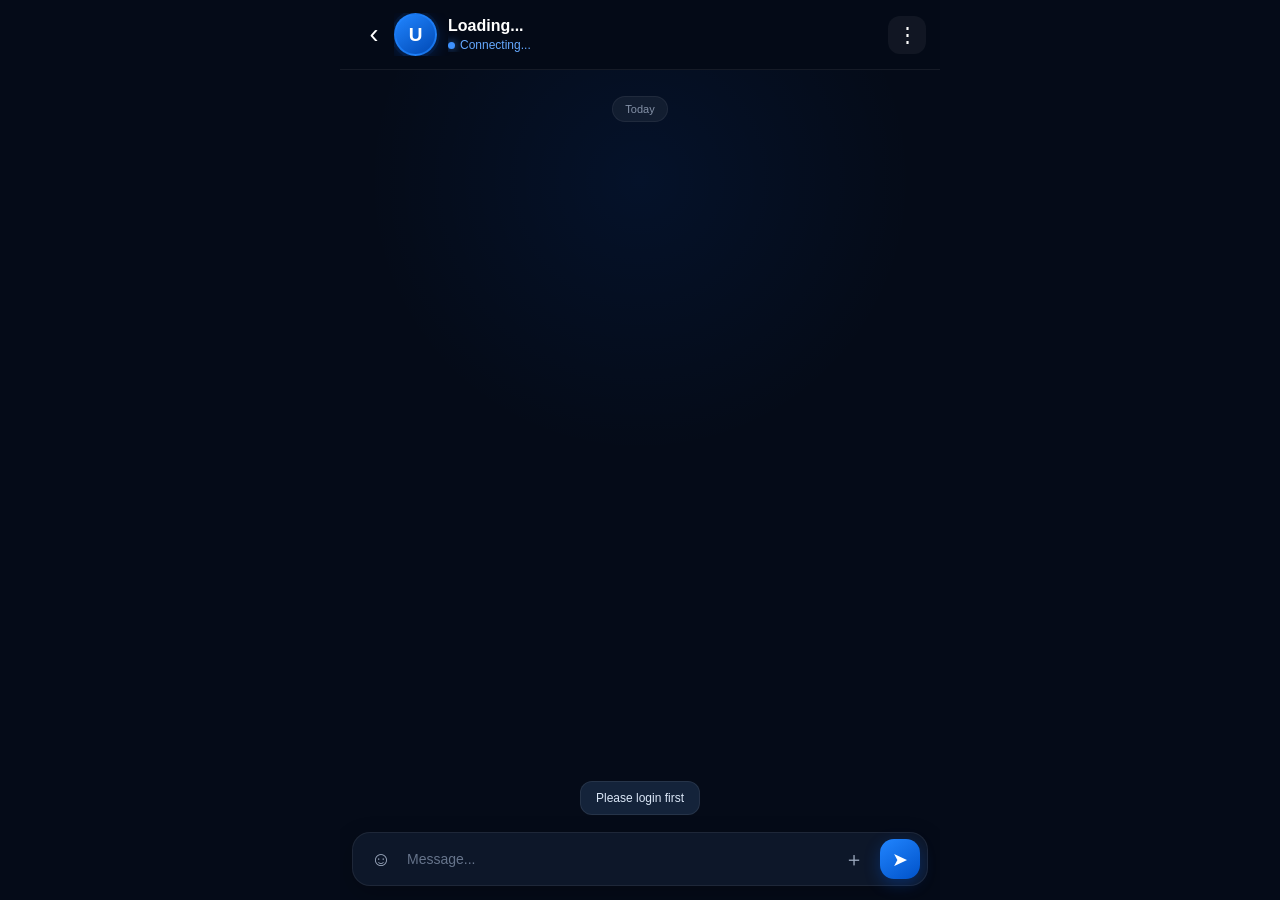
==== commit cab4afce: "Update chat.html" ====
--- a/chat.html
+++ b/chat.html
@@ -6,7 +6,7 @@
 
 <meta
     name="viewport"
-    content="width=device-width, initial-scale=1.0, viewport-fit=cover"
+    content="width=device-width, initial-scale=1.0, maximum-scale=1.0, user-scalable=no, viewport-fit=cover"
 >
 
 <title>Usanex Chat</title>
@@ -24,41 +24,32 @@
     -webkit-tap-highlight-color:transparent;
 }
 
-
-/* =========================================================
-   BODY
-========================================================= */
-
 html,
 body{
     width:100%;
     height:100%;
-    min-height:100%;
+    margin:0;
+    padding:0;
 }
 
 body{
     font-family:Arial,Helvetica,sans-serif;
-
     background:#050b18;
-
     color:#fff;
-
     overflow:hidden;
 }
 
 
 /* =========================================================
-   MAIN CHAT APP
+   CHAT APP
 ========================================================= */
 
 .chat-app{
-
     width:100%;
-
     max-width:600px;
 
+    height:100vh;
     height:100dvh;
-    min-height:100dvh;
 
     margin:0 auto;
 
@@ -71,7 +62,6 @@
         #050b18;
 
     display:flex;
-
     flex-direction:column;
 
     overflow:hidden;
@@ -85,53 +75,45 @@
 ========================================================= */
 
 .chat-header{
-
     width:100%;
 
     height:70px;
-
     min-height:70px;
 
-    flex-shrink:0;
+    flex:0 0 70px;
 
     display:flex;
-
     align-items:center;
 
     padding:10px 14px;
 
-    background:rgba(5,11,24,.97);
+    background:rgba(5,11,24,.98);
 
     border-bottom:
         1px solid
         rgba(255,255,255,.07);
 
     backdrop-filter:blur(18px);
-
     -webkit-backdrop-filter:blur(18px);
 
     position:relative;
 
-    z-index:100;
+    z-index:1000;
 
     overflow:hidden;
 }
 
 
 /* =========================================================
-   BACK BUTTON
+   BACK
 ========================================================= */
 
 .back-btn{
-
     width:40px;
-
     height:40px;
-
     min-width:40px;
 
     border:0;
-
     background:transparent;
 
     color:#fff;
@@ -141,9 +123,7 @@
     cursor:pointer;
 
     display:flex;
-
     align-items:center;
-
     justify-content:center;
 }
 
@@ -153,15 +133,12 @@
 ========================================================= */
 
 .profile{
-
     display:flex;
-
     align-items:center;
 
     gap:11px;
 
     flex:1;
-
     min-width:0;
 
     overflow:hidden;
@@ -173,9 +150,7 @@
 ========================================================= */
 
 .profile-photo{
-
     width:43px;
-
     height:43px;
 
     min-width:43px;
@@ -183,9 +158,7 @@
     border-radius:50%;
 
     display:flex;
-
     align-items:center;
-
     justify-content:center;
 
     background:
@@ -200,8 +173,9 @@
         rgba(33,133,255,.7);
 
     font-size:19px;
-
     font-weight:800;
+
+    overflow:hidden;
 
     box-shadow:
         0 0 0 3px
@@ -209,50 +183,35 @@
 
         0 4px 16px
         rgba(0,100,255,.25);
-
+}
+
+.profile-photo img{
+    width:100%;
+    height:100%;
+
+    object-fit:cover;
+
+    display:block;
+}
+
+
+/* =========================================================
+   PROFILE INFO
+========================================================= */
+
+.profile-info{
+    min-width:0;
+    flex:1;
     overflow:hidden;
 }
 
-
-.profile-photo img{
-
-    width:100%;
-
-    height:100%;
-
-    object-fit:cover;
-
-    display:block;
-}
-
-
-/* =========================================================
-   PROFILE INFO
-========================================================= */
-
-.profile-info{
-
-    min-width:0;
-
-    flex:1;
+.profile-name{
+    font-size:16px;
+    font-weight:700;
+
+    white-space:nowrap;
 
     overflow:hidden;
-}
-
-
-/* =========================================================
-   PROFILE NAME
-========================================================= */
-
-.profile-name{
-
-    font-size:16px;
-
-    font-weight:700;
-
-    white-space:nowrap;
-
-    overflow:hidden;
 
     text-overflow:ellipsis;
 }
@@ -263,7 +222,6 @@
 ========================================================= */
 
 .online{
-
     margin-top:3px;
 
     font-size:12px;
@@ -277,11 +235,8 @@
     gap:5px;
 }
 
-
 .online-dot{
-
     width:7px;
-
     height:7px;
 
     min-width:7px;
@@ -301,9 +256,7 @@
 ========================================================= */
 
 .header-action{
-
     width:38px;
-
     height:38px;
 
     min-width:38px;
@@ -334,12 +287,11 @@
 ========================================================= */
 
 .chat-area{
-
-    flex:1;
+    width:100%;
+
+    flex:1 1 auto;
 
     min-height:0;
-
-    width:100%;
 
     overflow-y:auto;
 
@@ -353,11 +305,11 @@
     scrollbar-width:none;
 
     overscroll-behavior:contain;
-}
-
+
+    -webkit-overflow-scrolling:touch;
+}
 
 .chat-area::-webkit-scrollbar{
-
     display:none;
 }
 
@@ -367,7 +319,6 @@
 ========================================================= */
 
 .date-divider{
-
     text-align:center;
 
     margin:
@@ -375,9 +326,7 @@
         20px;
 }
 
-
 .date-divider span{
-
     display:inline-block;
 
     padding:
@@ -400,37 +349,26 @@
 
 
 /* =========================================================
-   MESSAGE ROW
+   MESSAGE
 ========================================================= */
 
 .message-row{
-
     display:flex;
 
+    width:100%;
+
     margin-bottom:13px;
-
-    width:100%;
-}
-
+}
 
 .message-row.received{
-
     justify-content:flex-start;
 }
 
-
 .message-row.sent{
-
     justify-content:flex-end;
 }
 
-
-/* =========================================================
-   MESSAGE
-========================================================= */
-
 .message{
-
     max-width:76%;
 
     padding:
@@ -451,13 +389,7 @@
     white-space:pre-wrap;
 }
 
-
-/* =========================================================
-   RECEIVED MESSAGE
-========================================================= */
-
 .received .message{
-
     background:#111b2d;
 
     border:
@@ -471,13 +403,7 @@
         rgba(0,0,0,.15);
 }
 
-
-/* =========================================================
-   SENT MESSAGE
-========================================================= */
-
 .sent .message{
-
     background:
         linear-gradient(
             135deg,
@@ -498,7 +424,6 @@
 ========================================================= */
 
 .message-time{
-
     display:flex;
 
     justify-content:flex-end;
@@ -515,16 +440,12 @@
         rgba(255,255,255,.48);
 }
 
-
 .sent .message-time{
-
     color:
         rgba(255,255,255,.68);
 }
 
-
 .read{
-
     font-size:11px;
 
     color:#b9ddff;
@@ -536,7 +457,6 @@
 ========================================================= */
 
 .typing{
-
     display:none;
 
     align-items:center;
@@ -560,17 +480,12 @@
         rgba(255,255,255,.05);
 }
 
-
 .typing.show{
-
     display:flex;
 }
 
-
 .typing span{
-
     width:5px;
-
     height:5px;
 
     border-radius:50%;
@@ -583,25 +498,19 @@
         infinite;
 }
 
-
 .typing span:nth-child(2){
-
     animation-delay:.15s;
 }
 
-
 .typing span:nth-child(3){
-
     animation-delay:.3s;
 }
-
 
 @keyframes typing{
 
     0%,
     60%,
     100%{
-
         transform:
             translateY(0);
 
@@ -609,7 +518,6 @@
     }
 
     30%{
-
         transform:
             translateY(-4px);
 
@@ -623,12 +531,11 @@
 ========================================================= */
 
 .composer-area{
+    width:100%;
+
+    flex:0 0 auto;
 
     position:relative;
-
-    width:100%;
-
-    flex-shrink:0;
 
     padding:
         10px
@@ -642,7 +549,7 @@
             rgba(5,11,24,.85)
         );
 
-    z-index:80;
+    z-index:900;
 }
 
 
@@ -651,10 +558,9 @@
 ========================================================= */
 
 .composer{
+    width:100%;
 
     min-height:52px;
-
-    width:100%;
 
     display:flex;
 
@@ -687,9 +593,7 @@
 ========================================================= */
 
 .composer-btn{
-
     width:38px;
-
     height:38px;
 
     min-width:38px;
@@ -713,9 +617,7 @@
     justify-content:center;
 }
 
-
 .composer-btn:active{
-
     transform:scale(.92);
 }
 
@@ -725,11 +627,12 @@
 ========================================================= */
 
 .message-input{
-
     flex:1;
 
     width:100%;
 
+    min-width:0;
+
     border:0;
 
     outline:0;
@@ -739,25 +642,19 @@
     color:#fff;
 
     font-size:14px;
-
-    min-width:0;
-}
-
+}
 
 .message-input::placeholder{
-
     color:#66748b;
 }
 
 
 /* =========================================================
-   SEND BUTTON
+   SEND
 ========================================================= */
 
 .send-btn{
-
     width:40px;
-
     height:40px;
 
     min-width:40px;
@@ -790,9 +687,7 @@
         rgba(0,100,255,.28);
 }
 
-
 .send-btn:active{
-
     transform:scale(.92);
 }
 
@@ -802,7 +697,6 @@
 ========================================================= */
 
 .attach-menu{
-
     display:none;
 
     position:absolute;
@@ -827,20 +721,15 @@
 
     gap:7px;
 
-    z-index:200;
-}
-
+    z-index:2000;
+}
 
 .attach-menu.show{
-
     display:flex;
 }
 
-
 .attach-item{
-
     width:42px;
-
     height:42px;
 
     border:0;
@@ -863,7 +752,6 @@
 ========================================================= */
 
 .emoji-panel{
-
     display:none;
 
     position:absolute;
@@ -871,7 +759,6 @@
     bottom:77px;
 
     left:12px;
-
     right:12px;
 
     padding:12px;
@@ -893,18 +780,14 @@
 
     gap:8px;
 
-    z-index:200;
-}
-
+    z-index:2000;
+}
 
 .emoji-panel.show{
-
     display:grid;
 }
 
-
 .emoji{
-
     border:0;
 
     background:transparent;
@@ -920,7 +803,6 @@
 ========================================================= */
 
 .toast{
-
     position:fixed;
 
     left:50%;
@@ -953,12 +835,10 @@
 
     transition:.25s;
 
-    z-index:500;
-}
-
+    z-index:5000;
+}
 
 .toast.show{
-
     opacity:1;
 
     transform:
@@ -973,18 +853,24 @@
 
 @media(max-width:500px){
 
+    .chat-app{
+        height:100vh;
+        height:100dvh;
+    }
+
     .chat-header{
 
         height:66px;
 
         min-height:66px;
+
+        flex:0 0 66px;
 
         padding:
             9px
             10px;
     }
 
-
     .back-btn{
 
         width:37px;
@@ -994,7 +880,6 @@
         min-width:37px;
     }
 
-
     .profile-photo{
 
         width:41px;
@@ -1004,22 +889,21 @@
         min-width:41px;
     }
 
-
     .profile-name{
 
         font-size:15px;
     }
 
-
     .chat-area{
 
+        flex:1 1 auto;
+
+        min-height:0;
+
         padding-left:12px;
 
         padding-right:12px;
-
-        padding-bottom:20px;
-    }
-
+    }
 
     .message{
 
@@ -1028,8 +912,9 @@
         font-size:14px;
     }
 
-
     .composer-area{
+
+        flex:0 0 auto;
 
         padding:
             8px
@@ -1037,7 +922,6 @@
             12px;
     }
 
-
     .composer{
 
         min-height:51px;
@@ -1049,7 +933,72 @@
 
 
 /* =========================================================
-   VERY SMALL SCREEN
+   ANDROID KEYBOARD MODE
+========================================================= */
+
+/*
+   When Android keyboard opens, body/app must NOT
+   resize the header itself.
+*/
+
+body.keyboard-open .chat-app{
+
+    height:100vh;
+
+    max-height:100vh;
+}
+
+body.keyboard-open .chat-header{
+
+    flex:0 0 66px;
+
+    height:66px;
+
+    min-height:66px;
+}
+
+body.keyboard-open .chat-area{
+
+    min-height:0;
+
+    overflow-y:auto;
+}
+
+body.keyboard-open .composer-area{
+
+    flex-shrink:0;
+}
+
+
+/* =========================================================
+   SAFE AREA
+========================================================= */
+
+@supports(padding:max(0px)){
+
+    .chat-header{
+
+        padding-top:
+            max(
+                10px,
+                env(safe-area-inset-top)
+            );
+    }
+
+    .composer-area{
+
+        padding-bottom:
+            max(
+                14px,
+                env(safe-area-inset-bottom)
+            );
+    }
+
+}
+
+
+/* =========================================================
+   SMALL DEVICES
 ========================================================= */
 
 @media(max-width:360px){
@@ -1061,25 +1010,21 @@
         padding-right:6px;
     }
 
-
     .profile{
 
         gap:8px;
     }
 
-
     .profile-name{
 
         font-size:14px;
     }
 
-
     .online{
 
         font-size:11px;
     }
 
-
     .composer{
 
         gap:3px;
@@ -1089,14 +1034,12 @@
         padding-right:5px;
     }
 
-
     .composer-btn{
 
         width:34px;
 
         min-width:34px;
     }
-
 
     .send-btn{
 
@@ -1192,7 +1135,7 @@
 
 
     <!-- =====================================================
-         CHAT AREA
+         CHAT
     ====================================================== -->
 
     <main
@@ -1209,7 +1152,7 @@
         </div>
 
 
-        <!-- REAL MESSAGES WILL COME HERE -->
+        <!-- REAL MESSAGES -->
 
 
         <div
@@ -1219,13 +1162,11 @@
 
             <div class="typing">
 
-
                 <span></span>
 
                 <span></span>
 
                 <span></span>
-
 
             </div>
 
@@ -1244,7 +1185,7 @@
     <div class="composer-area">
 
 
-        <!-- ATTACHMENT MENU -->
+        <!-- ATTACHMENT -->
 
         <div
             class="attach-menu"
@@ -1282,7 +1223,7 @@
 
 
 
-        <!-- EMOJI PANEL -->
+        <!-- EMOJI -->
 
         <div
             class="emoji-panel"
@@ -1390,8 +1331,6 @@
         </div>
 
 
-
-        <!-- COMPOSER -->
 
         <div class="composer">
 
@@ -1411,6 +1350,7 @@
                 type="text"
                 placeholder="Message..."
                 autocomplete="off"
+                enterkeyhint="send"
                 onkeydown="handleKey(event)"
             >
 
@@ -1615,14 +1555,10 @@
     }
 
 
-    const fallback =
+    return (
         localStorage.getItem(
             "usanex_user_id"
-        );
-
-
-    return (
-        fallback || ""
+        ) || ""
     ).trim();
 
 }
@@ -1699,7 +1635,7 @@
 
 
 /* =========================================================
-   INITIAL
+   PROFILE INITIAL
 ========================================================= */
 
 function getInitial(name){
@@ -1711,14 +1647,12 @@
     }
 
 
-    const first =
+    return (
         String(name)
         .trim()
         .charAt(0)
-        .toUpperCase();
-
-
-    return first || "U";
+        .toUpperCase()
+    ) || "U";
 
 }
 
@@ -1798,25 +1732,24 @@
 
     try{
 
-        const url =
-            "/api/chat/messages?user_id=" +
-            encodeURIComponent(
-                currentUserId
-            ) +
-            "&other_user_id=" +
-            encodeURIComponent(
-                otherUserId
-            );
-
-
         const response =
             await fetch(
-                url,
+
+                "/api/chat/messages?user_id=" +
+                encodeURIComponent(
+                    currentUserId
+                ) +
+                "&other_user_id=" +
+                encodeURIComponent(
+                    otherUserId
+                ),
+
                 {
                     method:"GET",
 
                     cache:"no-store"
                 }
+
             );
 
 
@@ -1837,7 +1770,7 @@
 
 
         /* =========================
-           USER HEADER
+           DB USER HEADER
         ========================= */
 
         if(
@@ -1856,14 +1789,14 @@
 
 
         /* =========================
-           CLEAR MESSAGES
+           CLEAR
         ========================= */
 
         clearMessages();
 
 
         /* =========================
-           LOAD MESSAGES
+           MESSAGES
         ========================= */
 
         if(
@@ -1888,7 +1821,7 @@
         scrollBottom();
 
 
-        await markMessagesRead();
+        markMessagesRead();
 
 
     }catch(error){
@@ -1897,10 +1830,6 @@
             "Chat load error:",
             error
         );
-
-
-        chatName.textContent =
-            "User";
 
 
         onlineText.textContent =
@@ -1979,14 +1908,8 @@
     }
 
 
-    const type =
-        sender === currentUserId
-        ? "sent"
-        : "received";
-
-
     /* =========================
-       DUPLICATE CHECK
+       DUPLICATE
     ========================= */
 
     if(
@@ -2005,9 +1928,11 @@
     }
 
 
-    /* =========================
-       ROW
-    ========================= */
+    const type =
+        sender === currentUserId
+        ? "sent"
+        : "received";
+
 
     const row =
         document.createElement(
@@ -2030,10 +1955,6 @@
     }
 
 
-    /* =========================
-       BUBBLE
-    ========================= */
-
     const bubble =
         document.createElement(
             "div"
@@ -2044,10 +1965,6 @@
         "message";
 
 
-    /* =========================
-       TEXT
-    ========================= */
-
     const textElement =
         document.createElement(
             "div"
@@ -2058,10 +1975,6 @@
         text;
 
 
-    /* =========================
-       TIME
-    ========================= */
-
     const time =
         document.createElement(
             "div"
@@ -2077,10 +1990,6 @@
             message.created_at
         );
 
-
-    /* =========================
-       READ
-    ========================= */
 
     if(
         type === "sent"
@@ -2133,7 +2042,7 @@
 
 
 /* =========================================================
-   SEND MESSAGE
+   SEND
 ========================================================= */
 
 let sending =
@@ -2229,10 +2138,6 @@
         }
 
 
-        /*
-         * Add saved message.
-         */
-
         if(
             data.message
         ){
@@ -2292,7 +2197,7 @@
 
 
 /* =========================================================
-   FORMAT TIME
+   TIME
 ========================================================= */
 
 function formatTime(
@@ -2415,7 +2320,7 @@
 
 
 /* =========================================================
-   SCROLL BOTTOM
+   SCROLL
 ========================================================= */
 
 function scrollBottom(){
@@ -2480,7 +2385,7 @@
 
 
 /* =========================================================
-   MARK READ
+   READ
 ========================================================= */
 
 async function markMessagesRead(){
@@ -2533,10 +2438,8 @@
 let socket =
     null;
 
-
 let reconnectTimer =
     null;
-
 
 let manuallyClosed =
     false;
@@ -2682,7 +2585,7 @@
     }catch(error){
 
         console.error(
-            "WebSocket connection error:",
+            "WebSocket error:",
             error
         );
 
@@ -2717,10 +2620,6 @@
     }
 
 
-    /* =========================
-       CONNECTED
-    ========================= */
-
     if(
         data.type ===
         "websocket_connected"
@@ -2733,10 +2632,6 @@
 
     }
 
-
-    /* =========================
-       CHAT MESSAGE
-    ========================= */
 
     if(
         data.type ===
@@ -2767,10 +2662,6 @@
                 ""
             ).trim();
 
-
-        /*
-         * Only exact conversation.
-         */
 
         const belongsToChat =
             (
@@ -2791,10 +2682,6 @@
         }
 
 
-        /*
-         * Don't duplicate.
-         */
-
         if(
             message.id &&
             document.querySelector(
@@ -2834,6 +2721,121 @@
 
 
 /* =========================================================
+   ANDROID KEYBOARD DETECTION
+========================================================= */
+
+let initialViewportHeight =
+    window.innerHeight;
+
+
+function updateKeyboardState(){
+
+    const viewport =
+        window.visualViewport;
+
+
+    if(!viewport){
+
+        return;
+
+    }
+
+
+    const keyboardHeight =
+        Math.max(
+            0,
+            window.innerHeight -
+            viewport.height
+        );
+
+
+    /*
+     * Around 120px+ difference usually
+     * means Android keyboard is open.
+     */
+
+    if(
+        keyboardHeight > 120
+    ){
+
+        document.body.classList.add(
+            "keyboard-open"
+        );
+
+    }else{
+
+        document.body.classList.remove(
+            "keyboard-open"
+        );
+
+    }
+
+}
+
+
+if(
+    window.visualViewport
+){
+
+    window.visualViewport.addEventListener(
+        "resize",
+        updateKeyboardState
+    );
+
+
+    window.visualViewport.addEventListener(
+        "scroll",
+        updateKeyboardState
+    );
+
+}
+
+
+window.addEventListener(
+    "resize",
+    updateKeyboardState
+);
+
+
+/* =========================================================
+   INPUT FOCUS
+========================================================= */
+
+input.addEventListener(
+    "focus",
+    function(){
+
+        setTimeout(
+            function(){
+
+                updateKeyboardState();
+
+            },
+            100
+        );
+
+    }
+);
+
+
+input.addEventListener(
+    "blur",
+    function(){
+
+        setTimeout(
+            function(){
+
+                updateKeyboardState();
+
+            },
+            250
+        );
+
+    }
+);
+
+
+/* =========================================================
    CLOSE MENUS
 ========================================================= */
 
@@ -2879,7 +2881,7 @@
 
 
 /* =========================================================
-   PAGE VISIBILITY
+   VISIBILITY
 ========================================================= */
 
 document.addEventListener(
@@ -2917,24 +2919,14 @@
         }
 
 
-        /*
-         * Load DB user + messages
-         * first.
-         */
+        updateKeyboardState();
+
 
         await loadChat();
 
 
-        /*
-         * Then connect websocket.
-         */
-
         connectWebSocket();
 
-
-        /*
-         * Focus input.
-         */
 
         input.focus();
 
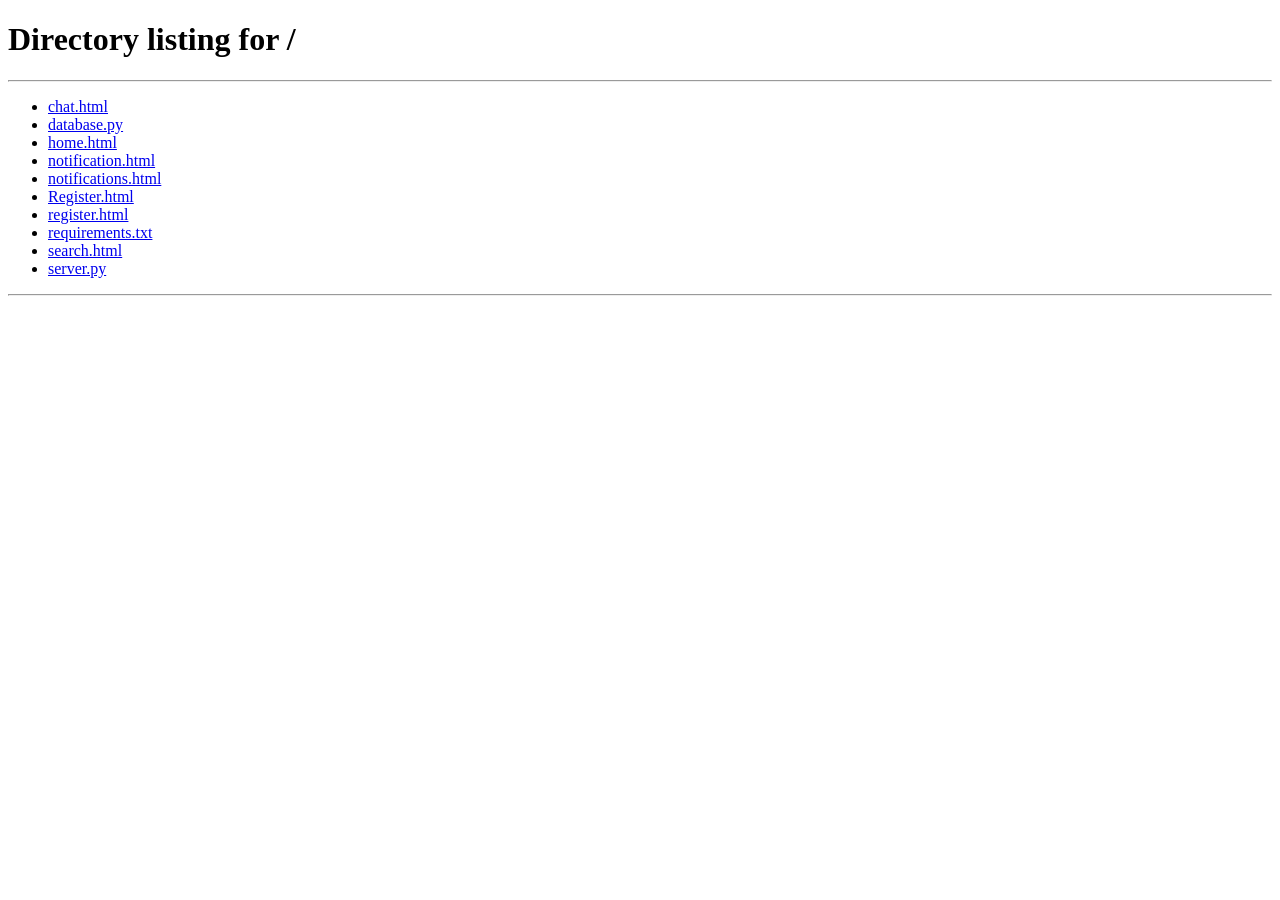
==== commit 9b4b9c6f: "Update chat.html" ====
--- a/chat.html
+++ b/chat.html
@@ -1,22 +1,11 @@
 <!DOCTYPE html>
 <html lang="en">
 <head>
-
 <meta charset="UTF-8">
-
-<meta
-    name="viewport"
-    content="width=device-width, initial-scale=1.0, maximum-scale=1.0, user-scalable=no, viewport-fit=cover"
->
-
+<meta name="viewport" content="width=device-width, initial-scale=1.0, maximum-scale=1.0, user-scalable=no, viewport-fit=cover">
 <title>Usanex Chat</title>
 
 <style>
-
-/* =========================================================
-   RESET
-========================================================= */
-
 *{
     box-sizing:border-box;
     margin:0;
@@ -24,35 +13,41 @@
     -webkit-tap-highlight-color:transparent;
 }
 
-html,
-body{
+:root{
+    --header-h:70px;
+    --composer-h:76px;
+    --vvh:100dvh;
+}
+
+html,body{
     width:100%;
     height:100%;
     margin:0;
     padding:0;
+    background:#050b18;
+    overflow:hidden;
 }
 
 body{
     font-family:Arial,Helvetica,sans-serif;
-    background:#050b18;
     color:#fff;
-    overflow:hidden;
-}
-
+    position:fixed;
+    inset:0;
+    overscroll-behavior:none;
+}
 
 /* =========================================================
-   CHAT APP
+   APP
 ========================================================= */
 
 .chat-app{
+    position:fixed;
+    left:0;
+    top:0;
     width:100%;
     max-width:600px;
-
-    height:100vh;
-    height:100dvh;
-
+    height:var(--vvh);
     margin:0 auto;
-
     background:
         radial-gradient(
             circle at 50% 20%,
@@ -60,53 +55,37 @@
             transparent 35%
         ),
         #050b18;
-
-    display:flex;
-    flex-direction:column;
-
     overflow:hidden;
-
-    position:relative;
-}
-
+}
 
 /* =========================================================
-   HEADER
+   HEADER - FIXED, NEVER SCROLLS WITH KEYBOARD
 ========================================================= */
 
 .chat-header{
-    width:100%;
-
-    height:70px;
-    min-height:70px;
-
-    flex:0 0 70px;
+    position:fixed;
+    top:0;
+    left:50%;
+    transform:translateX(-50%);
+    width:min(100%,600px);
+    height:var(--header-h);
+    min-height:var(--header-h);
 
     display:flex;
     align-items:center;
 
     padding:10px 14px;
 
-    background:rgba(5,11,24,.98);
-
-    border-bottom:
-        1px solid
-        rgba(255,255,255,.07);
+    background:rgba(5,11,24,.99);
+
+    border-bottom:1px solid rgba(255,255,255,.07);
 
     backdrop-filter:blur(18px);
     -webkit-backdrop-filter:blur(18px);
 
-    position:relative;
-
-    z-index:1000;
-
+    z-index:3000;
     overflow:hidden;
 }
-
-
-/* =========================================================
-   BACK
-========================================================= */
 
 .back-btn{
     width:40px;
@@ -115,11 +94,9 @@
 
     border:0;
     background:transparent;
-
     color:#fff;
 
     font-size:27px;
-
     cursor:pointer;
 
     display:flex;
@@ -127,32 +104,19 @@
     justify-content:center;
 }
 
-
-/* =========================================================
-   PROFILE
-========================================================= */
-
 .profile{
     display:flex;
     align-items:center;
-
     gap:11px;
 
     flex:1;
     min-width:0;
-
     overflow:hidden;
 }
-
-
-/* =========================================================
-   PROFILE PHOTO
-========================================================= */
 
 .profile-photo{
     width:43px;
     height:43px;
-
     min-width:43px;
 
     border-radius:50%;
@@ -161,16 +125,13 @@
     align-items:center;
     justify-content:center;
 
-    background:
-        linear-gradient(
-            145deg,
-            #2185ff,
-            #0049b5
-        );
-
-    border:
-        2px solid
-        rgba(33,133,255,.7);
+    background:linear-gradient(
+        145deg,
+        #2185ff,
+        #0049b5
+    );
+
+    border:2px solid rgba(33,133,255,.7);
 
     font-size:19px;
     font-weight:800;
@@ -178,26 +139,16 @@
     overflow:hidden;
 
     box-shadow:
-        0 0 0 3px
-        rgba(33,133,255,.08),
-
-        0 4px 16px
-        rgba(0,100,255,.25);
+        0 0 0 3px rgba(33,133,255,.08),
+        0 4px 16px rgba(0,100,255,.25);
 }
 
 .profile-photo img{
     width:100%;
     height:100%;
-
     object-fit:cover;
-
     display:block;
 }
-
-
-/* =========================================================
-   PROFILE INFO
-========================================================= */
 
 .profile-info{
     min-width:0;
@@ -208,104 +159,74 @@
 .profile-name{
     font-size:16px;
     font-weight:700;
-
     white-space:nowrap;
-
     overflow:hidden;
-
     text-overflow:ellipsis;
 }
-
-
-/* =========================================================
-   ONLINE
-========================================================= */
 
 .online{
     margin-top:3px;
-
     font-size:12px;
-
     color:#65a9ff;
 
     display:flex;
-
     align-items:center;
-
     gap:5px;
 }
 
 .online-dot{
     width:7px;
     height:7px;
-
     min-width:7px;
 
     border-radius:50%;
-
     background:#3d91ff;
 
-    box-shadow:
-        0 0 8px
-        rgba(61,145,255,.8);
-}
-
-
-/* =========================================================
-   HEADER ACTION
-========================================================= */
+    box-shadow:0 0 8px rgba(61,145,255,.8);
+}
 
 .header-action{
     width:38px;
     height:38px;
-
     min-width:38px;
 
     border:0;
-
     border-radius:12px;
 
-    background:
-        rgba(255,255,255,.05);
-
+    background:rgba(255,255,255,.05);
     color:#fff;
 
     font-size:21px;
-
     cursor:pointer;
 
     display:flex;
-
     align-items:center;
-
     justify-content:center;
 }
 
-
 /* =========================================================
-   CHAT AREA
+   CHAT AREA - ONLY AREA THAT SCROLLS
 ========================================================= */
 
 .chat-area{
-    width:100%;
-
-    flex:1 1 auto;
-
-    min-height:0;
+    position:fixed;
+
+    top:var(--header-h);
+    bottom:var(--composer-h);
+
+    left:50%;
+    transform:translateX(-50%);
+
+    width:min(100%,600px);
 
     overflow-y:auto;
-
     overflow-x:hidden;
 
-    padding:
-        18px
-        15px
-        20px;
+    padding:18px 15px 20px;
 
     scrollbar-width:none;
 
     overscroll-behavior:contain;
-
     -webkit-overflow-scrolling:touch;
 }
 
@@ -313,50 +234,30 @@
     display:none;
 }
 
-
-/* =========================================================
-   DATE
-========================================================= */
-
 .date-divider{
     text-align:center;
-
-    margin:
-        8px 0
-        20px;
+    margin:8px 0 20px;
 }
 
 .date-divider span{
     display:inline-block;
 
-    padding:
-        6px
-        12px;
+    padding:6px 12px;
 
     border-radius:20px;
 
-    background:
-        rgba(255,255,255,.055);
-
-    border:
-        1px solid
-        rgba(255,255,255,.06);
+    background:rgba(255,255,255,.055);
+
+    border:1px solid rgba(255,255,255,.06);
 
     color:#8491a7;
 
     font-size:11px;
 }
-
-
-/* =========================================================
-   MESSAGE
-========================================================= */
 
 .message-row{
     display:flex;
-
     width:100%;
-
     margin-bottom:13px;
 }
 
@@ -371,86 +272,61 @@
 .message{
     max-width:76%;
 
-    padding:
-        11px
-        13px
-        8px;
+    padding:11px 13px 8px;
 
     border-radius:16px;
 
     position:relative;
 
     font-size:14px;
-
     line-height:1.45;
 
     word-break:break-word;
-
     white-space:pre-wrap;
 }
 
 .received .message{
     background:#111b2d;
 
-    border:
-        1px solid
-        rgba(255,255,255,.055);
+    border:1px solid rgba(255,255,255,.055);
 
     border-bottom-left-radius:5px;
 
-    box-shadow:
-        0 5px 18px
-        rgba(0,0,0,.15);
+    box-shadow:0 5px 18px rgba(0,0,0,.15);
 }
 
 .sent .message{
-    background:
-        linear-gradient(
-            135deg,
-            #1677ff,
-            #0755c9
-        );
+    background:linear-gradient(
+        135deg,
+        #1677ff,
+        #0755c9
+    );
 
     border-bottom-right-radius:5px;
 
-    box-shadow:
-        0 5px 20px
-        rgba(0,100,255,.20);
-}
-
-
-/* =========================================================
-   MESSAGE TIME
-========================================================= */
+    box-shadow:0 5px 20px rgba(0,100,255,.20);
+}
 
 .message-time{
     display:flex;
-
     justify-content:flex-end;
-
     align-items:center;
-
     gap:4px;
 
     margin-top:4px;
 
     font-size:9px;
-
-    color:
-        rgba(255,255,255,.48);
+    color:rgba(255,255,255,.48);
 }
 
 .sent .message-time{
-    color:
-        rgba(255,255,255,.68);
+    color:rgba(255,255,255,.68);
 }
 
 .read{
     font-size:11px;
-
     color:#b9ddff;
 }
-
 
 /* =========================================================
    TYPING
@@ -460,24 +336,18 @@
     display:none;
 
     align-items:center;
-
     gap:5px;
 
     width:max-content;
 
-    padding:
-        10px
-        13px;
+    padding:10px 13px;
 
     border-radius:15px;
-
     border-bottom-left-radius:5px;
 
     background:#111b2d;
 
-    border:
-        1px solid
-        rgba(255,255,255,.05);
+    border:1px solid rgba(255,255,255,.05);
 }
 
 .typing.show{
@@ -492,10 +362,7 @@
 
     background:#71809a;
 
-    animation:
-        typing
-        1.2s
-        infinite;
+    animation:typing 1.2s infinite;
 }
 
 .typing span:nth-child(2){
@@ -507,113 +374,80 @@
 }
 
 @keyframes typing{
-
-    0%,
-    60%,
-    100%{
-        transform:
-            translateY(0);
-
+    0%,60%,100%{
+        transform:translateY(0);
         opacity:.5;
     }
 
     30%{
-        transform:
-            translateY(-4px);
-
+        transform:translateY(-4px);
         opacity:1;
     }
 }
 
-
 /* =========================================================
-   COMPOSER AREA
+   COMPOSER - FIXED ABOVE KEYBOARD
 ========================================================= */
 
 .composer-area{
-    width:100%;
-
-    flex:0 0 auto;
-
-    position:relative;
-
-    padding:
-        10px
-        12px
-        14px;
-
-    background:
-        linear-gradient(
-            to top,
-            #050b18 70%,
-            rgba(5,11,24,.85)
-        );
-
-    z-index:900;
-}
-
-
-/* =========================================================
-   COMPOSER
-========================================================= */
+    position:fixed;
+
+    left:50%;
+    bottom:0;
+
+    transform:translateX(-50%);
+
+    width:min(100%,600px);
+
+    height:var(--composer-h);
+    min-height:var(--composer-h);
+
+    padding:10px 12px 14px;
+
+    background:linear-gradient(
+        to top,
+        #050b18 70%,
+        rgba(5,11,24,.92)
+    );
+
+    z-index:3000;
+}
 
 .composer{
     width:100%;
-
     min-height:52px;
 
     display:flex;
-
     align-items:center;
-
     gap:7px;
 
-    padding:
-        6px
-        7px
-        6px
-        9px;
+    padding:6px 7px 6px 9px;
 
     background:#0d1729;
 
-    border:
-        1px solid
-        rgba(255,255,255,.07);
+    border:1px solid rgba(255,255,255,.07);
 
     border-radius:18px;
 
-    box-shadow:
-        0 8px 25px
-        rgba(0,0,0,.22);
-}
-
-
-/* =========================================================
-   COMPOSER BUTTON
-========================================================= */
+    box-shadow:0 8px 25px rgba(0,0,0,.22);
+}
 
 .composer-btn{
     width:38px;
     height:38px;
-
     min-width:38px;
 
     border:0;
-
     border-radius:12px;
 
     background:transparent;
-
     color:#9eabc0;
 
     font-size:20px;
-
     cursor:pointer;
 
     display:flex;
-
     align-items:center;
-
     justify-content:center;
 }
 
@@ -621,24 +455,17 @@
     transform:scale(.92);
 }
 
-
-/* =========================================================
-   INPUT
-========================================================= */
-
 .message-input{
     flex:1;
-
     width:100%;
-
     min-width:0;
 
+    height:38px;
+
     border:0;
-
     outline:0;
 
     background:transparent;
-
     color:#fff;
 
     font-size:14px;
@@ -647,53 +474,39 @@
 .message-input::placeholder{
     color:#66748b;
 }
-
-
-/* =========================================================
-   SEND
-========================================================= */
 
 .send-btn{
     width:40px;
     height:40px;
-
     min-width:40px;
 
     border:0;
-
     border-radius:14px;
 
-    background:
-        linear-gradient(
-            145deg,
-            #2185ff,
-            #0052c9
-        );
+    background:linear-gradient(
+        145deg,
+        #2185ff,
+        #0052c9
+    );
 
     color:#fff;
 
     font-size:19px;
-
     cursor:pointer;
 
     display:flex;
-
     align-items:center;
-
     justify-content:center;
 
-    box-shadow:
-        0 5px 16px
-        rgba(0,100,255,.28);
+    box-shadow:0 5px 16px rgba(0,100,255,.28);
 }
 
 .send-btn:active{
     transform:scale(.92);
 }
 
-
 /* =========================================================
-   ATTACHMENT MENU
+   POPUP MENUS
 ========================================================= */
 
 .attach-menu{
@@ -701,8 +514,7 @@
 
     position:absolute;
 
-    bottom:78px;
-
+    bottom:calc(var(--composer-h) - 2px);
     left:12px;
 
     padding:9px;
@@ -711,17 +523,13 @@
 
     background:#101c30;
 
-    border:
-        1px solid
-        rgba(255,255,255,.08);
-
-    box-shadow:
-        0 12px 35px
-        rgba(0,0,0,.35);
+    border:1px solid rgba(255,255,255,.08);
+
+    box-shadow:0 12px 35px rgba(0,0,0,.35);
 
     gap:7px;
 
-    z-index:2000;
+    z-index:4000;
 }
 
 .attach-menu.show{
@@ -733,30 +541,21 @@
     height:42px;
 
     border:0;
-
     border-radius:12px;
 
-    background:
-        rgba(255,255,255,.06);
+    background:rgba(255,255,255,.06);
 
     color:#fff;
-
     font-size:19px;
-
     cursor:pointer;
 }
-
-
-/* =========================================================
-   EMOJI PANEL
-========================================================= */
 
 .emoji-panel{
     display:none;
 
     position:absolute;
 
-    bottom:77px;
+    bottom:calc(var(--composer-h) - 2px);
 
     left:12px;
     right:12px;
@@ -767,20 +566,15 @@
 
     background:#0f1a2d;
 
-    border:
-        1px solid
-        rgba(255,255,255,.07);
-
-    box-shadow:
-        0 12px 35px
-        rgba(0,0,0,.3);
-
-    grid-template-columns:
-        repeat(8,1fr);
+    border:1px solid rgba(255,255,255,.07);
+
+    box-shadow:0 12px 35px rgba(0,0,0,.3);
+
+    grid-template-columns:repeat(8,1fr);
 
     gap:8px;
 
-    z-index:2000;
+    z-index:4000;
 }
 
 .emoji-panel.show{
@@ -789,14 +583,10 @@
 
 .emoji{
     border:0;
-
     background:transparent;
-
     font-size:22px;
-
     cursor:pointer;
 }
-
 
 /* =========================================================
    TOAST
@@ -813,17 +603,13 @@
         translateX(-50%)
         translateY(15px);
 
-    padding:
-        9px
-        15px;
+    padding:9px 15px;
 
     border-radius:12px;
 
     background:#14233a;
 
-    border:
-        1px solid
-        rgba(255,255,255,.08);
+    border:1px solid rgba(255,255,255,.08);
 
     color:#dbe7f7;
 
@@ -846,129 +632,58 @@
         translateY(0);
 }
 
-
 /* =========================================================
    MOBILE
 ========================================================= */
 
 @media(max-width:500px){
 
-    .chat-app{
-        height:100vh;
-        height:100dvh;
+    :root{
+        --header-h:66px;
+        --composer-h:70px;
     }
 
     .chat-header{
-
-        height:66px;
-
-        min-height:66px;
-
-        flex:0 0 66px;
-
-        padding:
-            9px
-            10px;
+        height:var(--header-h);
+        min-height:var(--header-h);
+        padding:9px 10px;
     }
 
     .back-btn{
-
         width:37px;
-
         height:37px;
-
         min-width:37px;
     }
 
     .profile-photo{
-
         width:41px;
-
         height:41px;
-
         min-width:41px;
     }
 
     .profile-name{
-
         font-size:15px;
     }
 
     .chat-area{
-
-        flex:1 1 auto;
-
-        min-height:0;
-
         padding-left:12px;
-
         padding-right:12px;
     }
 
     .message{
-
         max-width:82%;
-
         font-size:14px;
     }
 
     .composer-area{
-
-        flex:0 0 auto;
-
-        padding:
-            8px
-            9px
-            12px;
+        padding:8px 9px 12px;
     }
 
     .composer{
-
         min-height:51px;
-
         border-radius:17px;
     }
-
-}
-
-
-/* =========================================================
-   ANDROID KEYBOARD MODE
-========================================================= */
-
-/*
-   When Android keyboard opens, body/app must NOT
-   resize the header itself.
-*/
-
-body.keyboard-open .chat-app{
-
-    height:100vh;
-
-    max-height:100vh;
-}
-
-body.keyboard-open .chat-header{
-
-    flex:0 0 66px;
-
-    height:66px;
-
-    min-height:66px;
-}
-
-body.keyboard-open .chat-area{
-
-    min-height:0;
-
-    overflow-y:auto;
-}
-
-body.keyboard-open .composer-area{
-
-    flex-shrink:0;
-}
-
+}
 
 /* =========================================================
    SAFE AREA
@@ -977,25 +692,19 @@
 @supports(padding:max(0px)){
 
     .chat-header{
-
-        padding-top:
-            max(
-                10px,
-                env(safe-area-inset-top)
-            );
+        padding-top:max(
+            10px,
+            env(safe-area-inset-top)
+        );
     }
 
     .composer-area{
-
-        padding-bottom:
-            max(
-                14px,
-                env(safe-area-inset-bottom)
-            );
-    }
-
-}
-
+        padding-bottom:max(
+            12px,
+            env(safe-area-inset-bottom)
+        );
+    }
+}
 
 /* =========================================================
    SMALL DEVICES
@@ -1004,1966 +713,623 @@
 @media(max-width:360px){
 
     .chat-header{
-
         padding-left:6px;
-
         padding-right:6px;
     }
 
     .profile{
-
         gap:8px;
     }
 
     .profile-name{
-
         font-size:14px;
     }
 
     .online{
-
         font-size:11px;
     }
 
     .composer{
-
         gap:3px;
-
         padding-left:5px;
-
         padding-right:5px;
     }
 
     .composer-btn{
-
         width:34px;
-
         min-width:34px;
     }
 
     .send-btn{
-
         width:37px;
-
         min-width:37px;
     }
-
-}
-
+}
 </style>
-
 </head>
 
-
 <body>
 
-
 <div class="chat-app">
 
-
-    <!-- =====================================================
-         HEADER
-    ====================================================== -->
-
-    <header class="chat-header">
-
-
-        <button
-            class="back-btn"
-            onclick="goBack()"
-            aria-label="Back">
-
-            ‹
-
-        </button>
-
-
-        <div class="profile">
-
-
-            <div
-                class="profile-photo"
-                id="profilePhoto">
-
-                U
-
+<header class="chat-header">
+    <button class="back-btn" onclick="goBack()" aria-label="Back">‹</button>
+
+    <div class="profile">
+        <div class="profile-photo" id="profilePhoto">U</div>
+
+        <div class="profile-info">
+            <div class="profile-name" id="chatName">Loading...</div>
+
+            <div class="online">
+                <span class="online-dot"></span>
+                <span id="onlineText">Connecting...</span>
             </div>
-
-
-            <div class="profile-info">
-
-
-                <div
-                    class="profile-name"
-                    id="chatName">
-
-                    Loading...
-
-                </div>
-
-
-                <div
-                    class="online"
-                    id="onlineStatus">
-
-                    <span class="online-dot"></span>
-
-                    <span id="onlineText">
-                        Connecting...
-                    </span>
-
-                </div>
-
-
-            </div>
-
-
         </div>
-
-
-        <button
-            class="header-action"
-            onclick="showToast('Coming soon')">
-
-            ⋮
-
-        </button>
-
-
-    </header>
-
-
-
-    <!-- =====================================================
-         CHAT
-    ====================================================== -->
-
-    <main
-        class="chat-area"
-        id="chatArea">
-
-
-        <div class="date-divider">
-
-            <span id="dateText">
-                Today
-            </span>
-
+    </div>
+
+    <button class="header-action" onclick="showToast('Coming soon')">⋮</button>
+</header>
+
+<main class="chat-area" id="chatArea">
+
+    <div class="date-divider">
+        <span id="dateText">Today</span>
+    </div>
+
+    <div class="message-row received" id="typingRow">
+        <div class="typing">
+            <span></span><span></span><span></span>
         </div>
-
-
-        <!-- REAL MESSAGES -->
-
-
-        <div
-            class="message-row received"
-            id="typingRow">
-
-
-            <div class="typing">
-
-                <span></span>
-
-                <span></span>
-
-                <span></span>
-
-            </div>
-
-
-        </div>
-
-
-    </main>
-
-
-
-    <!-- =====================================================
-         COMPOSER
-    ====================================================== -->
-
-    <div class="composer-area">
-
-
-        <!-- ATTACHMENT -->
-
-        <div
-            class="attach-menu"
-            id="attachMenu">
-
-
-            <button
-                class="attach-item"
-                onclick="showToast('Gallery coming soon')">
-
-                🖼️
-
-            </button>
-
-
-            <button
-                class="attach-item"
-                onclick="showToast('Camera coming soon')">
-
-                📷
-
-            </button>
-
-
-            <button
-                class="attach-item"
-                onclick="showToast('File sharing coming soon')">
-
-                📄
-
-            </button>
-
-
-        </div>
-
-
-
-        <!-- EMOJI -->
-
-        <div
-            class="emoji-panel"
-            id="emojiPanel">
-
-
-            <button
-                class="emoji"
-                onclick="addEmoji('😀')">
-                😀
-            </button>
-
-            <button
-                class="emoji"
-                onclick="addEmoji('😂')">
-                😂
-            </button>
-
-            <button
-                class="emoji"
-                onclick="addEmoji('😊')">
-                😊
-            </button>
-
-            <button
-                class="emoji"
-                onclick="addEmoji('😍')">
-                😍
-            </button>
-
-            <button
-                class="emoji"
-                onclick="addEmoji('🥰')">
-                🥰
-            </button>
-
-            <button
-                class="emoji"
-                onclick="addEmoji('😎')">
-                😎
-            </button>
-
-            <button
-                class="emoji"
-                onclick="addEmoji('❤️')">
-                ❤️
-            </button>
-
-            <button
-                class="emoji"
-                onclick="addEmoji('🔥')">
-                🔥
-            </button>
-
-
-            <button
-                class="emoji"
-                onclick="addEmoji('👍')">
-                👍
-            </button>
-
-            <button
-                class="emoji"
-                onclick="addEmoji('👏')">
-                👏
-            </button>
-
-            <button
-                class="emoji"
-                onclick="addEmoji('🙌')">
-                🙌
-            </button>
-
-            <button
-                class="emoji"
-                onclick="addEmoji('🤝')">
-                🤝
-            </button>
-
-            <button
-                class="emoji"
-                onclick="addEmoji('✨')">
-                ✨
-            </button>
-
-            <button
-                class="emoji"
-                onclick="addEmoji('💙')">
-                💙
-            </button>
-
-            <button
-                class="emoji"
-                onclick="addEmoji('😁')">
-                😁
-            </button>
-
-            <button
-                class="emoji"
-                onclick="addEmoji('🤣')">
-                🤣
-            </button>
-
-
-        </div>
-
-
-
-        <div class="composer">
-
-
-            <button
-                class="composer-btn"
-                onclick="toggleEmoji()">
-
-                ☺
-
-            </button>
-
-
-            <input
-                id="messageInput"
-                class="message-input"
-                type="text"
-                placeholder="Message..."
-                autocomplete="off"
-                enterkeyhint="send"
-                onkeydown="handleKey(event)"
-            >
-
-
-            <button
-                class="composer-btn"
-                onclick="toggleAttach()">
-
-                ＋
-
-            </button>
-
-
-            <button
-                class="send-btn"
-                id="sendButton"
-                onclick="sendMessage()">
-
-                ➤
-
-            </button>
-
-
-        </div>
-
-
     </div>
 
+</main>
+
+<div class="composer-area">
+
+    <div class="attach-menu" id="attachMenu">
+        <button class="attach-item" onclick="showToast('Gallery coming soon')">🖼️</button>
+        <button class="attach-item" onclick="showToast('Camera coming soon')">📷</button>
+        <button class="attach-item" onclick="showToast('File sharing coming soon')">📄</button>
+    </div>
+
+    <div class="emoji-panel" id="emojiPanel">
+        <button class="emoji" onclick="addEmoji('😀')">😀</button>
+        <button class="emoji" onclick="addEmoji('😂')">😂</button>
+        <button class="emoji" onclick="addEmoji('😊')">😊</button>
+        <button class="emoji" onclick="addEmoji('😍')">😍</button>
+        <button class="emoji" onclick="addEmoji('🥰')">🥰</button>
+        <button class="emoji" onclick="addEmoji('😎')">😎</button>
+        <button class="emoji" onclick="addEmoji('❤️')">❤️</button>
+        <button class="emoji" onclick="addEmoji('🔥')">🔥</button>
+        <button class="emoji" onclick="addEmoji('👍')">👍</button>
+        <button class="emoji" onclick="addEmoji('👏')">👏</button>
+        <button class="emoji" onclick="addEmoji('🙌')">🙌</button>
+        <button class="emoji" onclick="addEmoji('🤝')">🤝</button>
+        <button class="emoji" onclick="addEmoji('✨')">✨</button>
+        <button class="emoji" onclick="addEmoji('💙')">💙</button>
+        <button class="emoji" onclick="addEmoji('😁')">😁</button>
+        <button class="emoji" onclick="addEmoji('🤣')">🤣</button>
+    </div>
+
+    <div class="composer">
+        <button class="composer-btn" onclick="toggleEmoji()">☺</button>
+
+        <input
+            id="messageInput"
+            class="message-input"
+            type="text"
+            placeholder="Message..."
+            autocomplete="off"
+            enterkeyhint="send"
+        >
+
+        <button class="composer-btn" onclick="toggleAttach()">＋</button>
+        <button class="send-btn" id="sendButton" onclick="sendMessage()">➤</button>
+    </div>
 
 </div>
-
-
-
-<div
-    class="toast"
-    id="toast">
 </div>
 
-
+<div class="toast" id="toast"></div>
 
 <script>
-
-/* =========================================================
-   ELEMENTS
-========================================================= */
-
-const input =
-    document.getElementById(
-        "messageInput"
-    );
-
-const chatArea =
-    document.getElementById(
-        "chatArea"
-    );
-
-const emojiPanel =
-    document.getElementById(
-        "emojiPanel"
-    );
-
-const attachMenu =
-    document.getElementById(
-        "attachMenu"
-    );
-
-const chatName =
-    document.getElementById(
-        "chatName"
-    );
-
-const profilePhoto =
-    document.getElementById(
-        "profilePhoto"
-    );
-
-const onlineText =
-    document.getElementById(
-        "onlineText"
-    );
-
-const typingRow =
-    document.getElementById(
-        "typingRow"
-    );
-
-const sendButton =
-    document.getElementById(
-        "sendButton"
-    );
-
-
-/* =========================================================
-   URL
-========================================================= */
-
-const params =
-    new URLSearchParams(
-        window.location.search
-    );
-
-
-const otherUserId =
-    (
-        params.get("user_id") || ""
-    ).trim();
-
-
-/* =========================================================
-   CURRENT USER
-========================================================= */
+const input = document.getElementById("messageInput");
+const chatArea = document.getElementById("chatArea");
+const emojiPanel = document.getElementById("emojiPanel");
+const attachMenu = document.getElementById("attachMenu");
+const chatName = document.getElementById("chatName");
+const profilePhoto = document.getElementById("profilePhoto");
+const onlineText = document.getElementById("onlineText");
+const typingRow = document.getElementById("typingRow");
+const sendButton = document.getElementById("sendButton");
+
+const params = new URLSearchParams(window.location.search);
+const otherUserId = (params.get("user_id") || "").trim();
 
 function getCurrentUserId(){
-
-    const keys = [
-
-        "usanex_user",
-
-        "user",
-
-        "currentUser",
-
-        "logged_in_user"
-
-    ];
-
-
-    for(
-        const key of keys
-    ){
-
+    const keys = ["usanex_user","user","currentUser","logged_in_user"];
+
+    for(const key of keys){
         try{
-
-            const value =
-                localStorage.getItem(
-                    key
-                );
-
-
-            if(!value){
-                continue;
+            const value = localStorage.getItem(key);
+            if(!value) continue;
+
+            try{
+                const parsed = JSON.parse(value);
+
+                if(typeof parsed === "string") return parsed.trim();
+
+                if(parsed && parsed.user_id){
+                    return String(parsed.user_id).trim();
+                }
+
+                if(parsed && parsed.id){
+                    return String(parsed.id).trim();
+                }
+            }catch(e){
+                if(value.trim()) return value.trim();
             }
-
-
-            try{
-
-                const parsed =
-                    JSON.parse(value);
-
-
-                if(
-                    typeof parsed ===
-                    "string"
-                ){
-
-                    return parsed.trim();
-
-                }
-
-
-                if(
-                    parsed &&
-                    parsed.user_id
-                ){
-
-                    return String(
-                        parsed.user_id
-                    ).trim();
-
-                }
-
-
-                if(
-                    parsed &&
-                    parsed.id
-                ){
-
-                    return String(
-                        parsed.id
-                    ).trim();
-
-                }
-
-            }catch(error){
-
-                if(
-                    value.trim()
-                ){
-
-                    return value.trim();
-
-                }
-
-            }
-
-        }catch(error){
-
-            console.log(error);
-
-        }
-
-    }
-
-
-    return (
-        localStorage.getItem(
-            "usanex_user_id"
-        ) || ""
-    ).trim();
-
-}
-
-
-const currentUserId =
-    getCurrentUserId();
-
-
-/* =========================================================
-   VALIDATION
-========================================================= */
-
-if(!currentUserId){
-
-    showToast(
-        "Please login first"
-    );
-
-
-    setTimeout(
-        function(){
-
-            window.location.href =
-                "/";
-
-        },
-        1200
-    );
-
-}
-
-
-else if(!otherUserId){
-
-    showToast(
-        "Invalid chat user"
-    );
-
-
-    setTimeout(
-        function(){
-
-            window.location.href =
-                "/home";
-
-        },
-        1200
-    );
-
-}
-
-
-/* =========================================================
-   BACK
-========================================================= */
+        }catch(e){}
+    }
+
+    return (localStorage.getItem("usanex_user_id") || "").trim();
+}
+
+const currentUserId = getCurrentUserId();
 
 function goBack(){
-
-    if(
-        document.referrer
-    ){
-
+    if(document.referrer){
         history.back();
-
     }else{
-
-        window.location.href =
-            "/home";
-
-    }
-
-}
-
-
-/* =========================================================
-   PROFILE INITIAL
-========================================================= */
+        window.location.href="/home";
+    }
+}
 
 function getInitial(name){
-
-    if(!name){
-
-        return "U";
-
-    }
-
-
-    return (
-        String(name)
-        .trim()
-        .charAt(0)
-        .toUpperCase()
-    ) || "U";
-
-}
-
-
-/* =========================================================
-   SET PROFILE
-========================================================= */
-
-function setProfile(
-    name,
-    photo
-){
-
-    chatName.textContent =
-        name || "User";
-
-
-    profilePhoto.innerHTML =
-        "";
-
+    return String(name || "U").trim().charAt(0).toUpperCase() || "U";
+}
+
+function setProfile(name, photo){
+    chatName.textContent = name || "User";
+    profilePhoto.innerHTML = "";
 
     if(photo){
-
-        const img =
-            document.createElement(
-                "img"
-            );
-
-
-        img.src =
-            photo;
-
-
-        img.alt =
-            "";
-
-
-        img.onerror =
-            function(){
-
-                profilePhoto.textContent =
-                    getInitial(name);
-
-            };
-
-
-        profilePhoto.appendChild(
-            img
+        const img = document.createElement("img");
+        img.src = photo;
+        img.alt = "";
+        img.onerror = () => {
+            profilePhoto.textContent = getInitial(name);
+        };
+        profilePhoto.appendChild(img);
+    }else{
+        profilePhoto.textContent = getInitial(name);
+    }
+}
+
+function clearMessages(){
+    chatArea.querySelectorAll(".message-row:not(#typingRow)")
+        .forEach(row => row.remove());
+}
+
+function formatTime(value){
+    if(!value) return "";
+
+    try{
+        const date = new Date(value);
+        if(isNaN(date.getTime())) return "";
+
+        return date.toLocaleTimeString([],{
+            hour:"numeric",
+            minute:"2-digit"
+        });
+    }catch(e){
+        return "";
+    }
+}
+
+function addMessageFromServer(message){
+    if(!message) return;
+
+    const sender = String(message.sender_user_id || "").trim();
+    const text = String(message.message || "");
+
+    if(!sender || !text) return;
+
+    if(message.id){
+        const existing = document.querySelector(
+            '[data-message-id="' +
+            CSS.escape(String(message.id)) +
+            '"]'
         );
-
-
-    }else{
-
-        profilePhoto.textContent =
-            getInitial(name);
-
-    }
-
-}
-
-
-/* =========================================================
-   LOAD CHAT
-========================================================= */
+        if(existing) return;
+    }
+
+    const type = sender === currentUserId ? "sent" : "received";
+
+    const row = document.createElement("div");
+    row.className = "message-row " + type;
+
+    if(message.id){
+        row.dataset.messageId = String(message.id);
+    }
+
+    const bubble = document.createElement("div");
+    bubble.className = "message";
+
+    const textElement = document.createElement("div");
+    textElement.textContent = text;
+
+    const time = document.createElement("div");
+    time.className = "message-time";
+    time.textContent = formatTime(message.created_at);
+
+    if(type === "sent"){
+        const read = document.createElement("span");
+        read.className = "read";
+        read.textContent = message.is_read ? "✓✓" : "✓";
+        time.appendChild(read);
+    }
+
+    bubble.appendChild(textElement);
+    bubble.appendChild(time);
+    row.appendChild(bubble);
+
+    chatArea.insertBefore(row, typingRow);
+}
 
 async function loadChat(){
-
-    if(
-        !currentUserId ||
-        !otherUserId
-    ){
-
-        return;
-
-    }
-
+    if(!currentUserId || !otherUserId) return;
 
     try{
-
-        const response =
-            await fetch(
-
-                "/api/chat/messages?user_id=" +
-                encodeURIComponent(
-                    currentUserId
-                ) +
-                "&other_user_id=" +
-                encodeURIComponent(
-                    otherUserId
-                ),
-
-                {
-                    method:"GET",
-
-                    cache:"no-store"
-                }
-
-            );
-
-
-        const data =
-            await response.json();
-
-
-        if(
-            !response.ok
-        ){
-
-            throw new Error(
-                data.detail ||
-                "Unable to load chat"
-            );
-
-        }
-
-
-        /* =========================
-           DB USER HEADER
-        ========================= */
-
-        if(
-            data.other_user
-        ){
-
-            setProfile(
-
-                data.other_user.name,
-
-                data.other_user.profile_photo
-
-            );
-
-        }
-
-
-        /* =========================
-           CLEAR
-        ========================= */
-
-        clearMessages();
-
-
-        /* =========================
-           MESSAGES
-        ========================= */
-
-        if(
-            Array.isArray(
-                data.messages
-            )
-        ){
-
-            data.messages.forEach(
-                function(message){
-
-                    addMessageFromServer(
-                        message
-                    );
-
-                }
-            );
-
-        }
-
-
-        scrollBottom();
-
-
-        markMessagesRead();
-
-
-    }catch(error){
-
-        console.error(
-            "Chat load error:",
-            error
-        );
-
-
-        onlineText.textContent =
-            "Offline";
-
-
-        showToast(
-            error.message ||
-            "Unable to load chat"
-        );
-
-    }
-
-}
-
-
-/* =========================================================
-   CLEAR MESSAGES
-========================================================= */
-
-function clearMessages(){
-
-    const rows =
-        chatArea.querySelectorAll(
-            ".message-row:not(#typingRow)"
-        );
-
-
-    rows.forEach(
-        function(row){
-
-            row.remove();
-
-        }
-    );
-
-}
-
-
-/* =========================================================
-   ADD SERVER MESSAGE
-========================================================= */
-
-function addMessageFromServer(
-    message
-){
-
-    if(!message){
-
-        return;
-
-    }
-
-
-    const sender =
-        String(
-            message.sender_user_id ||
-            ""
-        ).trim();
-
-
-    const text =
-        String(
-            message.message ||
-            ""
-        );
-
-
-    if(
-        !sender ||
-        !text
-    ){
-
-        return;
-
-    }
-
-
-    /* =========================
-       DUPLICATE
-    ========================= */
-
-    if(
-        message.id &&
-        document.querySelector(
-            '[data-message-id="' +
-            CSS.escape(
-                String(message.id)
-            ) +
-            '"]'
-        )
-    ){
-
-        return;
-
-    }
-
-
-    const type =
-        sender === currentUserId
-        ? "sent"
-        : "received";
-
-
-    const row =
-        document.createElement(
-            "div"
-        );
-
-
-    row.className =
-        "message-row " +
-        type;
-
-
-    if(message.id){
-
-        row.dataset.messageId =
-            String(
-                message.id
-            );
-
-    }
-
-
-    const bubble =
-        document.createElement(
-            "div"
-        );
-
-
-    bubble.className =
-        "message";
-
-
-    const textElement =
-        document.createElement(
-            "div"
-        );
-
-
-    textElement.textContent =
-        text;
-
-
-    const time =
-        document.createElement(
-            "div"
-        );
-
-
-    time.className =
-        "message-time";
-
-
-    time.textContent =
-        formatTime(
-            message.created_at
-        );
-
-
-    if(
-        type === "sent"
-    ){
-
-        const read =
-            document.createElement(
-                "span"
-            );
-
-
-        read.className =
-            "read";
-
-
-        read.textContent =
-            message.is_read
-            ? "✓✓"
-            : "✓";
-
-
-        time.appendChild(
-            read
-        );
-
-    }
-
-
-    bubble.appendChild(
-        textElement
-    );
-
-
-    bubble.appendChild(
-        time
-    );
-
-
-    row.appendChild(
-        bubble
-    );
-
-
-    chatArea.insertBefore(
-        row,
-        typingRow
-    );
-
-}
-
-
-/* =========================================================
-   SEND
-========================================================= */
-
-let sending =
-    false;
-
-
-async function sendMessage(){
-
-    if(sending){
-
-        return;
-
-    }
-
-
-    const text =
-        input.value.trim();
-
-
-    if(!text){
-
-        return;
-
-    }
-
-
-    if(
-        !currentUserId ||
-        !otherUserId
-    ){
-
-        showToast(
-            "Invalid chat"
-        );
-
-        return;
-
-    }
-
-
-    sending =
-        true;
-
-
-    sendButton.style.opacity =
-        ".55";
-
-
-    try{
-
-        const response =
-            await fetch(
-                "/api/chat/send",
-                {
-
-                    method:"POST",
-
-                    headers:{
-                        "Content-Type":
-                            "application/json"
-                    },
-
-                    body:JSON.stringify({
-
-                        sender_user_id:
-                            currentUserId,
-
-                        receiver_user_id:
-                            otherUserId,
-
-                        message:
-                            text
-
-                    })
-
-                }
-            );
-
-
-        const data =
-            await response.json();
-
-
-        if(
-            !response.ok
-        ){
-
-            throw new Error(
-                data.detail ||
-                "Message could not be sent"
-            );
-
-        }
-
-
-        if(
-            data.message
-        ){
-
-            addMessageFromServer(
-                data.message
-            );
-
-        }
-
-
-        input.value =
-            "";
-
-
-        emojiPanel.classList.remove(
-            "show"
-        );
-
-
-        attachMenu.classList.remove(
-            "show"
-        );
-
-
-        scrollBottom();
-
-
-    }catch(error){
-
-        console.error(
-            "Send message error:",
-            error
-        );
-
-
-        showToast(
-            error.message ||
-            "Message could not be sent"
-        );
-
-    }finally{
-
-        sending =
-            false;
-
-
-        sendButton.style.opacity =
-            "1";
-
-
-        input.focus();
-
-    }
-
-}
-
-
-/* =========================================================
-   TIME
-========================================================= */
-
-function formatTime(
-    value
-){
-
-    if(!value){
-
-        return "";
-
-    }
-
-
-    try{
-
-        const date =
-            new Date(
-                value
-            );
-
-
-        if(
-            isNaN(
-                date.getTime()
-            )
-        ){
-
-            return "";
-
-        }
-
-
-        return date.toLocaleTimeString(
-            [],
+        const response = await fetch(
+            "/api/chat/messages?user_id=" +
+            encodeURIComponent(currentUserId) +
+            "&other_user_id=" +
+            encodeURIComponent(otherUserId),
             {
-                hour:"numeric",
-                minute:"2-digit"
+                method:"GET",
+                cache:"no-store"
             }
         );
 
+        const data = await response.json();
+
+        if(!response.ok){
+            throw new Error(data.detail || "Unable to load chat");
+        }
+
+        if(data.other_user){
+            setProfile(
+                data.other_user.name,
+                data.other_user.profile_photo
+            );
+        }
+
+        clearMessages();
+
+        if(Array.isArray(data.messages)){
+            data.messages.forEach(addMessageFromServer);
+        }
+
+        scrollBottom();
+        markMessagesRead();
 
     }catch(error){
-
-        return "";
-
-    }
-
-}
-
-
-/* =========================================================
-   ENTER
-========================================================= */
-
-function handleKey(
-    event
-){
-
-    if(
-        event.key ===
-        "Enter"
-    ){
-
+        console.error("Chat load error:", error);
+        onlineText.textContent = "Offline";
+        showToast(error.message || "Unable to load chat");
+    }
+}
+
+let sending = false;
+
+async function sendMessage(){
+    if(sending) return;
+
+    const text = input.value.trim();
+    if(!text) return;
+
+    if(!currentUserId || !otherUserId){
+        showToast("Invalid chat");
+        return;
+    }
+
+    sending = true;
+    sendButton.style.opacity = ".55";
+
+    try{
+        const response = await fetch("/api/chat/send",{
+            method:"POST",
+            headers:{
+                "Content-Type":"application/json"
+            },
+            body:JSON.stringify({
+                sender_user_id:currentUserId,
+                receiver_user_id:otherUserId,
+                message:text
+            })
+        });
+
+        const data = await response.json();
+
+        if(!response.ok){
+            throw new Error(
+                data.detail || "Message could not be sent"
+            );
+        }
+
+        if(data.message){
+            addMessageFromServer(data.message);
+        }
+
+        input.value = "";
+        emojiPanel.classList.remove("show");
+        attachMenu.classList.remove("show");
+        scrollBottom();
+
+    }catch(error){
+        console.error("Send message error:",error);
+        showToast(
+            error.message || "Message could not be sent"
+        );
+    }finally{
+        sending = false;
+        sendButton.style.opacity = "1";
+    }
+}
+
+function handleKey(event){
+    if(event.key === "Enter"){
         event.preventDefault();
-
         sendMessage();
-
-    }
-
-}
-
-
-/* =========================================================
-   EMOJI
-========================================================= */
+    }
+}
 
 function toggleEmoji(){
-
-    emojiPanel.classList.toggle(
-        "show"
-    );
-
-
-    attachMenu.classList.remove(
-        "show"
-    );
-
-}
-
-
-function addEmoji(
-    emoji
-){
-
-    input.value +=
-        emoji;
-
-
+    emojiPanel.classList.toggle("show");
+    attachMenu.classList.remove("show");
+}
+
+function addEmoji(emoji){
+    input.value += emoji;
     input.focus();
-
-}
-
-
-/* =========================================================
-   ATTACHMENT
-========================================================= */
+}
 
 function toggleAttach(){
-
-    attachMenu.classList.toggle(
-        "show"
-    );
-
-
-    emojiPanel.classList.remove(
-        "show"
-    );
-
-}
-
-
-/* =========================================================
-   SCROLL
-========================================================= */
+    attachMenu.classList.toggle("show");
+    emojiPanel.classList.remove("show");
+}
 
 function scrollBottom(){
-
-    setTimeout(
-        function(){
-
-            chatArea.scrollTop =
-                chatArea.scrollHeight;
-
-        },
-        50
-    );
-
-}
-
-
-/* =========================================================
-   TOAST
-========================================================= */
+    requestAnimationFrame(() => {
+        chatArea.scrollTop = chatArea.scrollHeight;
+    });
+}
 
 let toastTimer;
 
-
-function showToast(
-    text
-){
-
-    const toast =
-        document.getElementById(
-            "toast"
+function showToast(text){
+    const toast = document.getElementById("toast");
+    toast.textContent = text;
+    toast.classList.add("show");
+
+    clearTimeout(toastTimer);
+
+    toastTimer = setTimeout(() => {
+        toast.classList.remove("show");
+    },1800);
+}
+
+async function markMessagesRead(){
+    if(!currentUserId || !otherUserId) return;
+
+    try{
+        await fetch(
+            "/api/chat/read?user_id=" +
+            encodeURIComponent(currentUserId) +
+            "&other_user_id=" +
+            encodeURIComponent(otherUserId),
+            {method:"POST"}
         );
-
-
-    toast.textContent =
-        text;
-
-
-    toast.classList.add(
-        "show"
-    );
-
-
-    clearTimeout(
-        toastTimer
-    );
-
-
-    toastTimer =
-        setTimeout(
-            function(){
-
-                toast.classList.remove(
-                    "show"
-                );
-
-            },
-            1800
-        );
-
-}
-
-
-/* =========================================================
-   READ
-========================================================= */
-
-async function markMessagesRead(){
-
-    if(
-        !currentUserId ||
-        !otherUserId
-    ){
-
-        return;
-
-    }
-
-
-    try{
-
-        await fetch(
-
-            "/api/chat/read?user_id=" +
-            encodeURIComponent(
-                currentUserId
-            ) +
-            "&other_user_id=" +
-            encodeURIComponent(
-                otherUserId
-            ),
-
-            {
-                method:"POST"
-            }
-
-        );
-
-    }catch(error){
-
-        console.log(
-            "Read status error:",
-            error
-        );
-
-    }
-
-}
-
-
-/* =========================================================
-   WEBSOCKET
-========================================================= */
-
-let socket =
-    null;
-
-let reconnectTimer =
-    null;
-
-let manuallyClosed =
-    false;
-
+    }catch(e){
+        console.log("Read status error:",e);
+    }
+}
+
+/* REAL-TIME */
+let socket = null;
+let reconnectTimer = null;
+let manuallyClosed = false;
 
 function getWebSocketURL(){
-
     const protocol =
-        window.location.protocol ===
-        "https:"
-        ? "wss:"
-        : "ws:";
-
-
-    return (
-        protocol +
+        window.location.protocol === "https:" ? "wss:" : "ws:";
+
+    return protocol +
         "//" +
         window.location.host +
         "/ws/" +
-        encodeURIComponent(
-            currentUserId
-        )
+        encodeURIComponent(currentUserId);
+}
+
+function connectWebSocket(){
+    if(!currentUserId) return;
+
+    try{
+        if(socket) socket.close();
+    }catch(e){}
+
+    manuallyClosed = false;
+
+    try{
+        socket = new WebSocket(getWebSocketURL());
+
+        socket.onopen = () => {
+            onlineText.textContent = "Online";
+            clearTimeout(reconnectTimer);
+        };
+
+        socket.onmessage = event => {
+            try{
+                handleWebSocketMessage(JSON.parse(event.data));
+            }catch(e){
+                console.log("WebSocket data error:",e);
+            }
+        };
+
+        socket.onerror = error => {
+            console.log("WebSocket error:",error);
+        };
+
+        socket.onclose = () => {
+            onlineText.textContent = "Offline";
+
+            if(!manuallyClosed){
+                clearTimeout(reconnectTimer);
+                reconnectTimer = setTimeout(
+                    connectWebSocket,
+                    3000
+                );
+            }
+        };
+
+    }catch(error){
+        console.error("WebSocket error:",error);
+        onlineText.textContent = "Offline";
+
+        reconnectTimer = setTimeout(
+            connectWebSocket,
+            3000
+        );
+    }
+}
+
+function handleWebSocketMessage(data){
+    if(!data) return;
+
+    if(data.type === "websocket_connected"){
+        onlineText.textContent = "Online";
+        return;
+    }
+
+    if(data.type !== "chat_message") return;
+
+    const message = data.message;
+    if(!message) return;
+
+    const sender = String(message.sender_user_id || "").trim();
+    const receiver = String(message.receiver_user_id || "").trim();
+
+    const belongsToChat =
+        (sender === currentUserId && receiver === otherUserId) ||
+        (sender === otherUserId && receiver === currentUserId);
+
+    if(!belongsToChat) return;
+
+    addMessageFromServer(message);
+    scrollBottom();
+
+    if(sender === otherUserId){
+        markMessagesRead();
+    }
+}
+
+/* KEYBOARD-SAFE VISUAL VIEWPORT */
+function updateViewport(){
+    if(!window.visualViewport) return;
+
+    const vv = window.visualViewport;
+
+    /*
+      Keep the app exactly inside the visible viewport.
+      Header and composer are fixed independently, so Android
+      keyboard cannot push them away.
+    */
+    document.documentElement.style.setProperty(
+        "--vvh",
+        vv.height + "px"
     );
-
-}
-
-
-function connectWebSocket(){
-
-    if(!currentUserId){
-
-        return;
-
-    }
-
-
-    if(socket){
-
-        try{
-
-            socket.close();
-
-        }catch(error){}
-
-        socket =
-            null;
-
-    }
-
-
-    manuallyClosed =
-        false;
-
-
-    try{
-
-        socket =
-            new WebSocket(
-                getWebSocketURL()
-            );
-
-
-        socket.onopen =
-            function(){
-
-                onlineText.textContent =
-                    "Online";
-
-
-                clearTimeout(
-                    reconnectTimer
-                );
-
-            };
-
-
-        socket.onmessage =
-            function(event){
-
-                try{
-
-                    const data =
-                        JSON.parse(
-                            event.data
-                        );
-
-
-                    handleWebSocketMessage(
-                        data
-                    );
-
-
-                }catch(error){
-
-                    console.log(
-                        "WebSocket data error:",
-                        error
-                    );
-
-                }
-
-            };
-
-
-        socket.onerror =
-            function(error){
-
-                console.log(
-                    "WebSocket error:",
-                    error
-                );
-
-            };
-
-
-        socket.onclose =
-            function(){
-
-                onlineText.textContent =
-                    "Offline";
-
-
-                if(
-                    !manuallyClosed
-                ){
-
-                    clearTimeout(
-                        reconnectTimer
-                    );
-
-
-                    reconnectTimer =
-                        setTimeout(
-                            connectWebSocket,
-                            3000
-                        );
-
-                }
-
-            };
-
-
-    }catch(error){
-
-        console.error(
-            "WebSocket error:",
-            error
-        );
-
-
-        onlineText.textContent =
-            "Offline";
-
-
-        reconnectTimer =
-            setTimeout(
-                connectWebSocket,
-                3000
-            );
-
-    }
-
-}
-
-
-/* =========================================================
-   WEBSOCKET MESSAGE
-========================================================= */
-
-function handleWebSocketMessage(
-    data
-){
-
-    if(!data){
-
-        return;
-
-    }
-
-
-    if(
-        data.type ===
-        "websocket_connected"
-    ){
-
-        onlineText.textContent =
-            "Online";
-
-        return;
-
-    }
-
-
-    if(
-        data.type ===
-        "chat_message"
-    ){
-
-        const message =
-            data.message;
-
-
-        if(!message){
-
-            return;
-
-        }
-
-
-        const sender =
-            String(
-                message.sender_user_id ||
-                ""
-            ).trim();
-
-
-        const receiver =
-            String(
-                message.receiver_user_id ||
-                ""
-            ).trim();
-
-
-        const belongsToChat =
-            (
-                sender === currentUserId &&
-                receiver === otherUserId
-            )
-            ||
-            (
-                sender === otherUserId &&
-                receiver === currentUserId
-            );
-
-
-        if(!belongsToChat){
-
-            return;
-
-        }
-
-
-        if(
-            message.id &&
-            document.querySelector(
-                '[data-message-id="' +
-                CSS.escape(
-                    String(message.id)
-                ) +
-                '"]'
-            )
-        ){
-
-            return;
-
-        }
-
-
-        addMessageFromServer(
-            message
-        );
-
-
-        scrollBottom();
-
-
-        if(
-            sender ===
-            otherUserId
-        ){
-
-            markMessagesRead();
-
-        }
-
-    }
-
-}
-
-
-/* =========================================================
-   ANDROID KEYBOARD DETECTION
-========================================================= */
-
-let initialViewportHeight =
-    window.innerHeight;
-
-
-function updateKeyboardState(){
-
-    const viewport =
-        window.visualViewport;
-
-
-    if(!viewport){
-
-        return;
-
-    }
-
-
-    const keyboardHeight =
-        Math.max(
-            0,
-            window.innerHeight -
-            viewport.height
-        );
-
-
-    /*
-     * Around 120px+ difference usually
-     * means Android keyboard is open.
-     */
-
-    if(
-        keyboardHeight > 120
-    ){
-
-        document.body.classList.add(
-            "keyboard-open"
-        );
-
-    }else{
-
-        document.body.classList.remove(
-            "keyboard-open"
-        );
-
-    }
-
-}
-
-
-if(
-    window.visualViewport
-){
-
+}
+
+if(window.visualViewport){
     window.visualViewport.addEventListener(
         "resize",
-        updateKeyboardState
+        updateViewport
     );
-
 
     window.visualViewport.addEventListener(
         "scroll",
-        updateKeyboardState
+        updateViewport
     );
-
-}
-
-
-window.addEventListener(
-    "resize",
-    updateKeyboardState
-);
-
-
-/* =========================================================
-   INPUT FOCUS
-========================================================= */
-
-input.addEventListener(
-    "focus",
-    function(){
-
-        setTimeout(
-            function(){
-
-                updateKeyboardState();
-
-            },
-            100
-        );
-
-    }
-);
-
-
-input.addEventListener(
-    "blur",
-    function(){
-
-        setTimeout(
-            function(){
-
-                updateKeyboardState();
-
-            },
-            250
-        );
-
-    }
-);
-
-
-/* =========================================================
-   CLOSE MENUS
-========================================================= */
-
-document.addEventListener(
-    "click",
-    function(event){
-
-        if(
-            !event.target.closest(
-                ".composer"
-            )
-            &&
-            !event.target.closest(
-                ".emoji-panel"
-            )
-        ){
-
-            emojiPanel.classList.remove(
-                "show"
-            );
-
-        }
-
-
-        if(
-            !event.target.closest(
-                ".composer"
-            )
-            &&
-            !event.target.closest(
-                ".attach-menu"
-            )
-        ){
-
-            attachMenu.classList.remove(
-                "show"
-            );
-
-        }
-
-    }
-);
-
-
-/* =========================================================
-   VISIBILITY
-========================================================= */
+}
+
+window.addEventListener("resize",updateViewport);
+
+document.addEventListener("click",event => {
+    if(
+        !event.target.closest(".composer") &&
+        !event.target.closest(".emoji-panel")
+    ){
+        emojiPanel.classList.remove("show");
+    }
+
+    if(
+        !event.target.closest(".composer") &&
+        !event.target.closest(".attach-menu")
+    ){
+        attachMenu.classList.remove("show");
+    }
+});
 
 document.addEventListener(
     "visibilitychange",
-    function(){
-
-        if(
-            document.visibilityState ===
-            "visible"
-        ){
-
+    () => {
+        if(document.visibilityState === "visible"){
+            updateViewport();
             markMessagesRead();
-
         }
-
     }
 );
 
-
-/* =========================================================
-   INITIAL LOAD
-========================================================= */
-
-window.addEventListener(
-    "load",
-    async function(){
-
-        if(
-            !currentUserId ||
-            !otherUserId
-        ){
-
-            return;
-
-        }
-
-
-        updateKeyboardState();
-
-
-        await loadChat();
-
-
-        connectWebSocket();
-
-
-        input.focus();
-
-    }
-);
-
-
-/* =========================================================
-   BEFORE CLOSE
-========================================================= */
-
-window.addEventListener(
-    "beforeunload",
-    function(){
-
-        manuallyClosed =
-            true;
-
-
-        clearTimeout(
-            reconnectTimer
-        );
-
-
-        if(socket){
-
-            try{
-
-                socket.close();
-
-            }catch(error){}
-
-        }
-
-    }
-);
-
+/* IMPORTANT: NO AUTO FOCUS HERE */
+window.addEventListener("load",async () => {
+    updateViewport();
+
+    if(!currentUserId){
+        showToast("Please login first");
+
+        setTimeout(() => {
+            window.location.href="/";
+        },1200);
+
+        return;
+    }
+
+    if(!otherUserId){
+        showToast("Invalid chat user");
+
+        setTimeout(() => {
+            window.location.href="/home";
+        },1200);
+
+        return;
+    }
+
+    await loadChat();
+    connectWebSocket();
+});
+
+window.addEventListener("beforeunload",() => {
+    manuallyClosed = true;
+    clearTimeout(reconnectTimer);
+
+    if(socket){
+        try{
+            socket.close();
+        }catch(e){}
+    }
+});
 </script>
 
 </body>
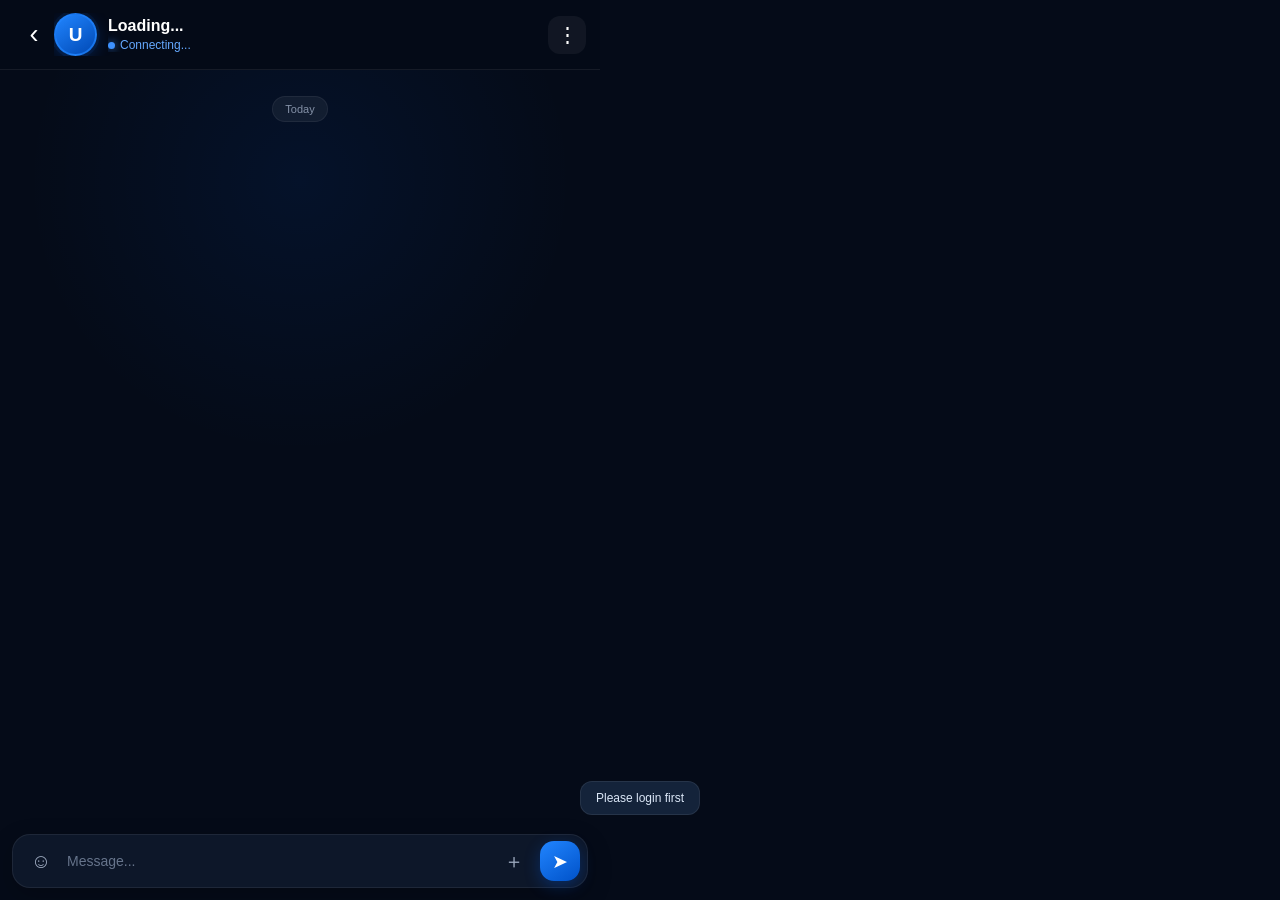
==== commit 3a6aa38a: "Update chat.html" ====
--- a/chat.html
+++ b/chat.html
@@ -17,6 +17,9 @@
     --header-h:70px;
     --composer-h:76px;
     --vvh:100dvh;
+    --vvt:0px;
+    --vvl:0px;
+    --vvw:100vw;
 }
 
 html,body{
@@ -42,10 +45,9 @@
 
 .chat-app{
     position:fixed;
-    left:0;
-    top:0;
-    width:100%;
-    max-width:600px;
+    left:var(--vvl);
+    top:var(--vvt);
+    width:min(var(--vvw),600px);
     height:var(--vvh);
     margin:0 auto;
     background:
@@ -64,10 +66,10 @@
 
 .chat-header{
     position:fixed;
-    top:0;
-    left:50%;
-    transform:translateX(-50%);
-    width:min(100%,600px);
+    top:var(--vvt);
+    left:var(--vvl);
+    transform:none;
+    width:min(var(--vvw),600px);
     height:var(--header-h);
     min-height:var(--header-h);
 
@@ -211,13 +213,14 @@
 .chat-area{
     position:fixed;
 
-    top:var(--header-h);
-    bottom:var(--composer-h);
-
-    left:50%;
-    transform:translateX(-50%);
-
-    width:min(100%,600px);
+    top:calc(var(--vvt) + var(--header-h));
+    bottom:auto;
+    height:calc(var(--vvh) - var(--header-h) - var(--composer-h));
+
+    left:var(--vvl);
+    transform:none;
+
+    width:min(var(--vvw),600px);
 
     overflow-y:auto;
     overflow-x:hidden;
@@ -392,12 +395,12 @@
 .composer-area{
     position:fixed;
 
-    left:50%;
-    bottom:0;
-
-    transform:translateX(-50%);
-
-    width:min(100%,600px);
+    left:var(--vvl);
+    top:calc(var(--vvt) + var(--vvh) - var(--composer-h));
+
+    transform:none;
+
+    width:min(var(--vvw),600px);
 
     height:var(--composer-h);
     min-height:var(--composer-h);
@@ -1237,19 +1240,27 @@
 
 /* KEYBOARD-SAFE VISUAL VIEWPORT */
 function updateViewport(){
-    if(!window.visualViewport) return;
+    const root = document.documentElement;
+
+    if(!window.visualViewport){
+        root.style.setProperty("--vvh", window.innerHeight + "px");
+        root.style.setProperty("--vvt", "0px");
+        root.style.setProperty("--vvl", "0px");
+        root.style.setProperty("--vvw", window.innerWidth + "px");
+        return;
+    }
 
     const vv = window.visualViewport;
 
     /*
-      Keep the app exactly inside the visible viewport.
-      Header and composer are fixed independently, so Android
-      keyboard cannot push them away.
+      IMPORTANT: Android can move the VisualViewport when the IME opens.
+      We follow its exact top/left/width/height so the header remains
+      inside the visible viewport instead of being panned off-screen.
     */
-    document.documentElement.style.setProperty(
-        "--vvh",
-        vv.height + "px"
-    );
+    root.style.setProperty("--vvh", Math.round(vv.height) + "px");
+    root.style.setProperty("--vvt", Math.round(vv.offsetTop || 0) + "px");
+    root.style.setProperty("--vvl", Math.round(vv.offsetLeft || 0) + "px");
+    root.style.setProperty("--vvw", Math.round(vv.width || window.innerWidth) + "px");
 }
 
 if(window.visualViewport){
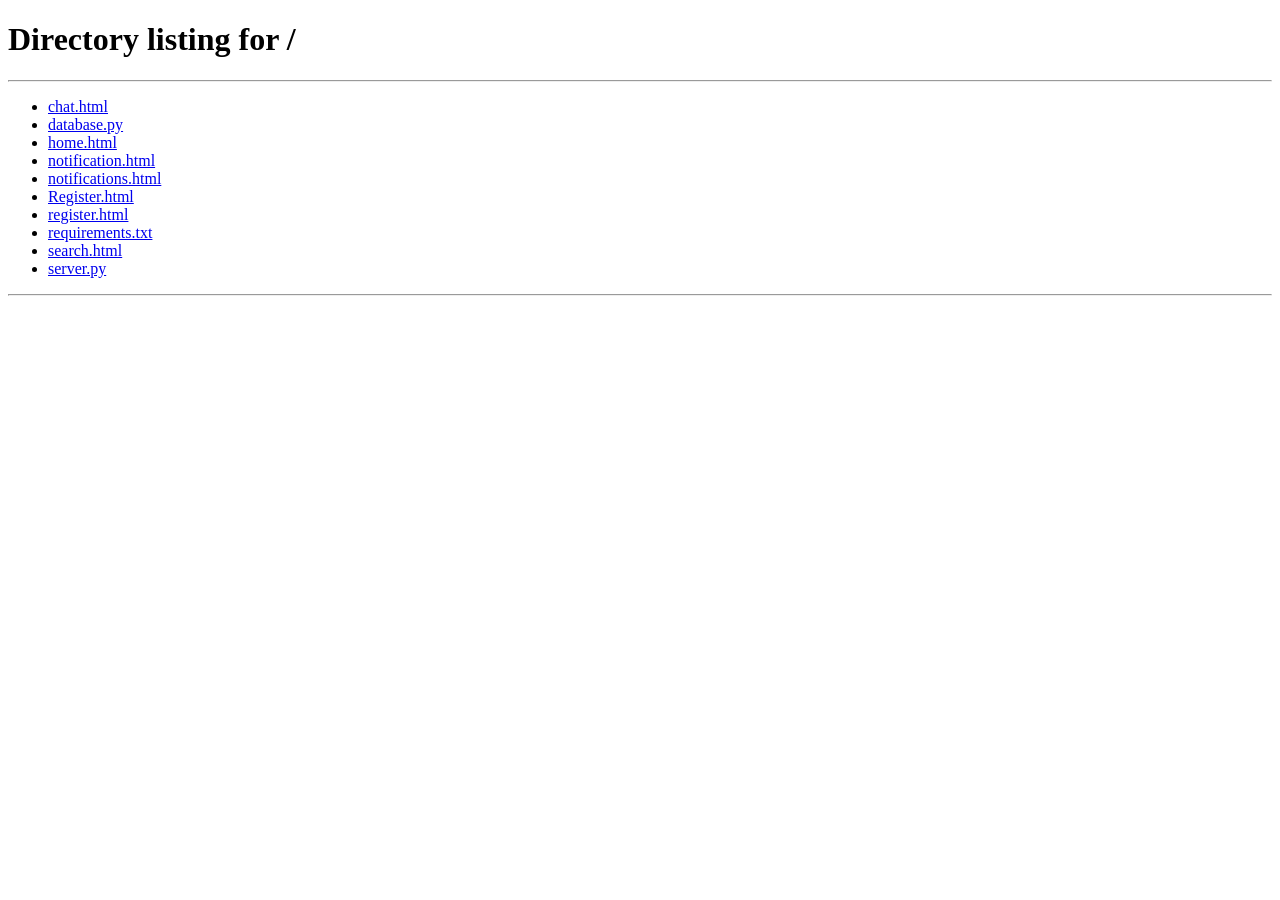
==== commit bc9cbfe7: "Update chat.html" ====
--- a/chat.html
+++ b/chat.html
@@ -38,10 +38,6 @@
     inset:0;
     overscroll-behavior:none;
 }
-
-/* =========================================================
-   APP
-========================================================= */
 
 .chat-app{
     position:fixed;
@@ -61,14 +57,13 @@
 }
 
 /* =========================================================
-   HEADER - FIXED, NEVER SCROLLS WITH KEYBOARD
+   HEADER
 ========================================================= */
 
 .chat-header{
     position:fixed;
     top:var(--vvt);
     left:var(--vvl);
-    transform:none;
     width:min(var(--vvw),600px);
     height:var(--header-h);
     min-height:var(--header-h);
@@ -166,25 +161,13 @@
     text-overflow:ellipsis;
 }
 
+/* ONLY TEXT — NO DOT */
 .online{
     margin-top:3px;
     font-size:12px;
     color:#65a9ff;
 
-    display:flex;
-    align-items:center;
-    gap:5px;
-}
-
-.online-dot{
-    width:7px;
-    height:7px;
-    min-width:7px;
-
-    border-radius:50%;
-    background:#3d91ff;
-
-    box-shadow:0 0 8px rgba(61,145,255,.8);
+    display:block;
 }
 
 .header-action{
@@ -207,7 +190,7 @@
 }
 
 /* =========================================================
-   CHAT AREA - ONLY AREA THAT SCROLLS
+   CHAT AREA
 ========================================================= */
 
 .chat-area{
@@ -218,7 +201,6 @@
     height:calc(var(--vvh) - var(--header-h) - var(--composer-h));
 
     left:var(--vvl);
-    transform:none;
 
     width:min(var(--vvw),600px);
 
@@ -389,7 +371,7 @@
 }
 
 /* =========================================================
-   COMPOSER - FIXED ABOVE KEYBOARD
+   COMPOSER
 ========================================================= */
 
 .composer-area{
@@ -397,8 +379,6 @@
 
     left:var(--vvl);
     top:calc(var(--vvt) + var(--vvh) - var(--composer-h));
-
-    transform:none;
 
     width:min(var(--vvw),600px);
 
@@ -509,7 +489,7 @@
 }
 
 /* =========================================================
-   POPUP MENUS
+   POPUPS
 ========================================================= */
 
 .attach-menu{
@@ -756,47 +736,93 @@
 <div class="chat-app">
 
 <header class="chat-header">
-    <button class="back-btn" onclick="goBack()" aria-label="Back">‹</button>
+
+    <button
+        class="back-btn"
+        onclick="goBack()"
+        aria-label="Back"
+    >‹</button>
 
     <div class="profile">
-        <div class="profile-photo" id="profilePhoto">U</div>
+
+        <div
+            class="profile-photo"
+            id="profilePhoto"
+        >U</div>
 
         <div class="profile-info">
-            <div class="profile-name" id="chatName">Loading...</div>
+
+            <div
+                class="profile-name"
+                id="chatName"
+            >Loading...</div>
 
             <div class="online">
-                <span class="online-dot"></span>
                 <span id="onlineText">Connecting...</span>
             </div>
+
         </div>
+
     </div>
 
-    <button class="header-action" onclick="showToast('Coming soon')">⋮</button>
+    <button
+        class="header-action"
+        onclick="showToast('Coming soon')"
+    >⋮</button>
+
 </header>
 
-<main class="chat-area" id="chatArea">
+
+<main
+    class="chat-area"
+    id="chatArea"
+>
 
     <div class="date-divider">
         <span id="dateText">Today</span>
     </div>
 
-    <div class="message-row received" id="typingRow">
+    <div
+        class="message-row received"
+        id="typingRow"
+    >
         <div class="typing">
-            <span></span><span></span><span></span>
+            <span></span>
+            <span></span>
+            <span></span>
         </div>
     </div>
 
 </main>
 
+
 <div class="composer-area">
 
-    <div class="attach-menu" id="attachMenu">
-        <button class="attach-item" onclick="showToast('Gallery coming soon')">🖼️</button>
-        <button class="attach-item" onclick="showToast('Camera coming soon')">📷</button>
-        <button class="attach-item" onclick="showToast('File sharing coming soon')">📄</button>
+    <div
+        class="attach-menu"
+        id="attachMenu"
+    >
+        <button
+            class="attach-item"
+            onclick="showToast('Gallery coming soon')"
+        >🖼️</button>
+
+        <button
+            class="attach-item"
+            onclick="showToast('Camera coming soon')"
+        >📷</button>
+
+        <button
+            class="attach-item"
+            onclick="showToast('File sharing coming soon')"
+        >📄</button>
     </div>
 
-    <div class="emoji-panel" id="emojiPanel">
+
+    <div
+        class="emoji-panel"
+        id="emojiPanel"
+    >
         <button class="emoji" onclick="addEmoji('😀')">😀</button>
         <button class="emoji" onclick="addEmoji('😂')">😂</button>
         <button class="emoji" onclick="addEmoji('😊')">😊</button>
@@ -815,8 +841,13 @@
         <button class="emoji" onclick="addEmoji('🤣')">🤣</button>
     </div>
 
+
     <div class="composer">
-        <button class="composer-btn" onclick="toggleEmoji()">☺</button>
+
+        <button
+            class="composer-btn"
+            onclick="toggleEmoji()"
+        >☺</button>
 
         <input
             id="messageInput"
@@ -827,443 +858,1362 @@
             enterkeyhint="send"
         >
 
-        <button class="composer-btn" onclick="toggleAttach()">＋</button>
-        <button class="send-btn" id="sendButton" onclick="sendMessage()">➤</button>
+        <button
+            class="composer-btn"
+            onclick="toggleAttach()"
+        >＋</button>
+
+        <button
+            class="send-btn"
+            id="sendButton"
+            onclick="sendMessage()"
+        >➤</button>
+
     </div>
 
 </div>
+
 </div>
 
-<div class="toast" id="toast"></div>
+<div
+    class="toast"
+    id="toast"
+></div>
+
 
 <script>
-const input = document.getElementById("messageInput");
-const chatArea = document.getElementById("chatArea");
-const emojiPanel = document.getElementById("emojiPanel");
-const attachMenu = document.getElementById("attachMenu");
-const chatName = document.getElementById("chatName");
-const profilePhoto = document.getElementById("profilePhoto");
-const onlineText = document.getElementById("onlineText");
-const typingRow = document.getElementById("typingRow");
-const sendButton = document.getElementById("sendButton");
-
-const params = new URLSearchParams(window.location.search);
-const otherUserId = (params.get("user_id") || "").trim();
+
+const input =
+    document.getElementById("messageInput");
+
+const chatArea =
+    document.getElementById("chatArea");
+
+const emojiPanel =
+    document.getElementById("emojiPanel");
+
+const attachMenu =
+    document.getElementById("attachMenu");
+
+const chatName =
+    document.getElementById("chatName");
+
+const profilePhoto =
+    document.getElementById("profilePhoto");
+
+const onlineText =
+    document.getElementById("onlineText");
+
+const typingRow =
+    document.getElementById("typingRow");
+
+const sendButton =
+    document.getElementById("sendButton");
+
+
+const params =
+    new URLSearchParams(
+        window.location.search
+    );
+
+const otherUserId =
+    (params.get("user_id") || "").trim();
+
 
 function getCurrentUserId(){
-    const keys = ["usanex_user","user","currentUser","logged_in_user"];
+
+    const keys = [
+        "usanex_user",
+        "user",
+        "currentUser",
+        "logged_in_user"
+    ];
 
     for(const key of keys){
+
         try{
-            const value = localStorage.getItem(key);
+
+            const value =
+                localStorage.getItem(key);
+
             if(!value) continue;
 
             try{
-                const parsed = JSON.parse(value);
-
-                if(typeof parsed === "string") return parsed.trim();
-
-                if(parsed && parsed.user_id){
-                    return String(parsed.user_id).trim();
+
+                const parsed =
+                    JSON.parse(value);
+
+                if(typeof parsed === "string"){
+                    return parsed.trim();
                 }
 
-                if(parsed && parsed.id){
-                    return String(parsed.id).trim();
+                if(
+                    parsed &&
+                    parsed.user_id
+                ){
+                    return String(
+                        parsed.user_id
+                    ).trim();
                 }
+
+                if(
+                    parsed &&
+                    parsed.id
+                ){
+                    return String(
+                        parsed.id
+                    ).trim();
+                }
+
             }catch(e){
-                if(value.trim()) return value.trim();
+
+                if(value.trim()){
+                    return value.trim();
+                }
+
             }
+
         }catch(e){}
-    }
-
-    return (localStorage.getItem("usanex_user_id") || "").trim();
-}
-
-const currentUserId = getCurrentUserId();
+
+    }
+
+    return (
+        localStorage.getItem(
+            "usanex_user_id"
+        ) || ""
+    ).trim();
+}
+
+
+const currentUserId =
+    getCurrentUserId();
+
 
 function goBack(){
+
     if(document.referrer){
         history.back();
     }else{
         window.location.href="/home";
     }
-}
+
+}
+
 
 function getInitial(name){
-    return String(name || "U").trim().charAt(0).toUpperCase() || "U";
-}
+
+    return (
+        String(name || "U")
+        .trim()
+        .charAt(0)
+        .toUpperCase()
+        || "U"
+    );
+
+}
+
 
 function setProfile(name, photo){
-    chatName.textContent = name || "User";
+
+    chatName.textContent =
+        name || "User";
+
     profilePhoto.innerHTML = "";
 
     if(photo){
-        const img = document.createElement("img");
+
+        const img =
+            document.createElement("img");
+
         img.src = photo;
         img.alt = "";
+
         img.onerror = () => {
-            profilePhoto.textContent = getInitial(name);
+            profilePhoto.textContent =
+                getInitial(name);
         };
+
         profilePhoto.appendChild(img);
+
     }else{
-        profilePhoto.textContent = getInitial(name);
-    }
-}
+
+        profilePhoto.textContent =
+            getInitial(name);
+
+    }
+
+}
+
 
 function clearMessages(){
-    chatArea.querySelectorAll(".message-row:not(#typingRow)")
-        .forEach(row => row.remove());
-}
+
+    chatArea
+        .querySelectorAll(
+            ".message-row:not(#typingRow)"
+        )
+        .forEach(
+            row => row.remove()
+        );
+
+}
+
 
 function formatTime(value){
+
     if(!value) return "";
 
     try{
-        const date = new Date(value);
-        if(isNaN(date.getTime())) return "";
-
-        return date.toLocaleTimeString([],{
-            hour:"numeric",
-            minute:"2-digit"
-        });
+
+        const date =
+            new Date(value);
+
+        if(isNaN(date.getTime())){
+            return "";
+        }
+
+        return date.toLocaleTimeString(
+            [],
+            {
+                hour:"numeric",
+                minute:"2-digit"
+            }
+        );
+
     }catch(e){
+
         return "";
-    }
-}
+
+    }
+
+}
+
+
+function formatLastSeen(value){
+
+    if(!value){
+        return "Offline";
+    }
+
+    try{
+
+        const date =
+            new Date(value);
+
+        if(isNaN(date.getTime())){
+            return "Offline";
+        }
+
+        const now =
+            new Date();
+
+        const diff =
+            now.getTime() -
+            date.getTime();
+
+        const oneMinute =
+            60 * 1000;
+
+        const oneHour =
+            60 * oneMinute;
+
+        const oneDay =
+            24 * oneHour;
+
+        if(diff < oneMinute){
+            return "Last seen just now";
+        }
+
+        if(diff < oneHour){
+
+            const minutes =
+                Math.floor(
+                    diff / oneMinute
+                );
+
+            return (
+                "Last seen " +
+                minutes +
+                " min ago"
+            );
+
+        }
+
+        if(
+            date.toDateString() ===
+            now.toDateString()
+        ){
+
+            return (
+                "Last seen today at " +
+                date.toLocaleTimeString(
+                    [],
+                    {
+                        hour:"numeric",
+                        minute:"2-digit"
+                    }
+                )
+            );
+
+        }
+
+        const yesterday =
+            new Date(now);
+
+        yesterday.setDate(
+            yesterday.getDate() - 1
+        );
+
+        if(
+            date.toDateString() ===
+            yesterday.toDateString()
+        ){
+
+            return (
+                "Last seen yesterday at " +
+                date.toLocaleTimeString(
+                    [],
+                    {
+                        hour:"numeric",
+                        minute:"2-digit"
+                    }
+                )
+            );
+
+        }
+
+        return (
+            "Last seen " +
+            date.toLocaleDateString(
+                [],
+                {
+                    day:"numeric",
+                    month:"short"
+                }
+            ) +
+            " at " +
+            date.toLocaleTimeString(
+                [],
+                {
+                    hour:"numeric",
+                    minute:"2-digit"
+                }
+            )
+        );
+
+    }catch(e){
+
+        return "Offline";
+
+    }
+
+}
+
+
+/* =========================================================
+   PRESENCE UI
+========================================================= */
+
+function updatePresenceUI(
+    isOnline,
+    lastSeenAt
+){
+
+    if(isOnline){
+
+        onlineText.textContent =
+            "Online";
+
+    }else{
+
+        onlineText.textContent =
+            formatLastSeen(
+                lastSeenAt
+            );
+
+    }
+
+}
+
+
+async function loadPresence(){
+
+    if(
+        !currentUserId ||
+        !otherUserId
+    ){
+        return;
+    }
+
+    try{
+
+        const response =
+            await fetch(
+                "/api/chat/presence?user_id=" +
+                encodeURIComponent(
+                    currentUserId
+                ) +
+                "&other_user_id=" +
+                encodeURIComponent(
+                    otherUserId
+                ),
+                {
+                    method:"GET",
+                    cache:"no-store"
+                }
+            );
+
+        const data =
+            await response.json();
+
+        if(!response.ok){
+            return;
+        }
+
+        updatePresenceUI(
+            !!data.is_online,
+            data.last_seen_at
+        );
+
+    }catch(error){
+
+        console.log(
+            "Presence error:",
+            error
+        );
+
+    }
+
+}
+
+
+/* =========================================================
+   MESSAGE
+========================================================= */
 
 function addMessageFromServer(message){
+
     if(!message) return;
 
-    const sender = String(message.sender_user_id || "").trim();
-    const text = String(message.message || "");
-
-    if(!sender || !text) return;
+    const sender =
+        String(
+            message.sender_user_id || ""
+        ).trim();
+
+    const text =
+        String(
+            message.message || ""
+        );
+
+    if(!sender || !text){
+        return;
+    }
 
     if(message.id){
-        const existing = document.querySelector(
-            '[data-message-id="' +
-            CSS.escape(String(message.id)) +
-            '"]'
-        );
-        if(existing) return;
-    }
-
-    const type = sender === currentUserId ? "sent" : "received";
-
-    const row = document.createElement("div");
-    row.className = "message-row " + type;
+
+        const existing =
+            document.querySelector(
+                '[data-message-id="' +
+                CSS.escape(
+                    String(message.id)
+                ) +
+                '"]'
+            );
+
+        if(existing){
+            return;
+        }
+
+    }
+
+    const type =
+        sender === currentUserId
+        ? "sent"
+        : "received";
+
+    const row =
+        document.createElement("div");
+
+    row.className =
+        "message-row " + type;
 
     if(message.id){
-        row.dataset.messageId = String(message.id);
-    }
-
-    const bubble = document.createElement("div");
-    bubble.className = "message";
-
-    const textElement = document.createElement("div");
-    textElement.textContent = text;
-
-    const time = document.createElement("div");
-    time.className = "message-time";
-    time.textContent = formatTime(message.created_at);
+
+        row.dataset.messageId =
+            String(message.id);
+
+    }
+
+    const bubble =
+        document.createElement("div");
+
+    bubble.className =
+        "message";
+
+    const textElement =
+        document.createElement("div");
+
+    textElement.textContent =
+        text;
+
+    const time =
+        document.createElement("div");
+
+    time.className =
+        "message-time";
+
+    time.textContent =
+        formatTime(
+            message.created_at
+        );
 
     if(type === "sent"){
-        const read = document.createElement("span");
-        read.className = "read";
-        read.textContent = message.is_read ? "✓✓" : "✓";
+
+        const read =
+            document.createElement("span");
+
+        read.className =
+            "read";
+
+        read.textContent =
+            message.is_read
+            ? "✓✓"
+            : "✓";
+
         time.appendChild(read);
-    }
-
-    bubble.appendChild(textElement);
-    bubble.appendChild(time);
-    row.appendChild(bubble);
-
-    chatArea.insertBefore(row, typingRow);
-}
+
+    }
+
+    bubble.appendChild(
+        textElement
+    );
+
+    bubble.appendChild(
+        time
+    );
+
+    row.appendChild(
+        bubble
+    );
+
+    chatArea.insertBefore(
+        row,
+        typingRow
+    );
+
+}
+
+
+/* =========================================================
+   LOAD CHAT
+========================================================= */
 
 async function loadChat(){
-    if(!currentUserId || !otherUserId) return;
+
+    if(
+        !currentUserId ||
+        !otherUserId
+    ){
+        return;
+    }
 
     try{
-        const response = await fetch(
-            "/api/chat/messages?user_id=" +
-            encodeURIComponent(currentUserId) +
-            "&other_user_id=" +
-            encodeURIComponent(otherUserId),
-            {
-                method:"GET",
-                cache:"no-store"
-            }
-        );
-
-        const data = await response.json();
+
+        const response =
+            await fetch(
+                "/api/chat/messages?user_id=" +
+                encodeURIComponent(
+                    currentUserId
+                ) +
+                "&other_user_id=" +
+                encodeURIComponent(
+                    otherUserId
+                ),
+                {
+                    method:"GET",
+                    cache:"no-store"
+                }
+            );
+
+        const data =
+            await response.json();
 
         if(!response.ok){
-            throw new Error(data.detail || "Unable to load chat");
+
+            throw new Error(
+                data.detail ||
+                "Unable to load chat"
+            );
+
         }
 
         if(data.other_user){
+
             setProfile(
                 data.other_user.name,
                 data.other_user.profile_photo
             );
+
         }
 
         clearMessages();
 
-        if(Array.isArray(data.messages)){
-            data.messages.forEach(addMessageFromServer);
+        if(
+            Array.isArray(
+                data.messages
+            )
+        ){
+
+            data.messages.forEach(
+                addMessageFromServer
+            );
+
         }
 
         scrollBottom();
+
         markMessagesRead();
 
     }catch(error){
-        console.error("Chat load error:", error);
-        onlineText.textContent = "Offline";
-        showToast(error.message || "Unable to load chat");
-    }
-}
+
+        console.error(
+            "Chat load error:",
+            error
+        );
+
+        onlineText.textContent =
+            "Offline";
+
+        showToast(
+            error.message ||
+            "Unable to load chat"
+        );
+
+    }
+
+}
+
+
+/* =========================================================
+   SEND MESSAGE
+========================================================= */
 
 let sending = false;
 
 async function sendMessage(){
+
     if(sending) return;
 
-    const text = input.value.trim();
+    const text =
+        input.value.trim();
+
     if(!text) return;
 
-    if(!currentUserId || !otherUserId){
-        showToast("Invalid chat");
+    if(
+        !currentUserId ||
+        !otherUserId
+    ){
+
+        showToast(
+            "Invalid chat"
+        );
+
         return;
+
     }
 
     sending = true;
-    sendButton.style.opacity = ".55";
+
+    sendButton.style.opacity =
+        ".55";
 
     try{
-        const response = await fetch("/api/chat/send",{
-            method:"POST",
-            headers:{
-                "Content-Type":"application/json"
+
+        const response =
+            await fetch(
+                "/api/chat/send",
+                {
+                    method:"POST",
+                    headers:{
+                        "Content-Type":
+                            "application/json"
+                    },
+                    body:JSON.stringify({
+                        sender_user_id:
+                            currentUserId,
+
+                        receiver_user_id:
+                            otherUserId,
+
+                        message:text
+                    })
+                }
+            );
+
+        const data =
+            await response.json();
+
+        if(!response.ok){
+
+            throw new Error(
+                data.detail ||
+                "Message could not be sent"
+            );
+
+        }
+
+        if(data.message){
+
+            addMessageFromServer(
+                data.message
+            );
+
+        }
+
+        input.value = "";
+
+        emojiPanel.classList.remove(
+            "show"
+        );
+
+        attachMenu.classList.remove(
+            "show"
+        );
+
+        scrollBottom();
+
+    }catch(error){
+
+        console.error(
+            "Send message error:",
+            error
+        );
+
+        showToast(
+            error.message ||
+            "Message could not be sent"
+        );
+
+    }finally{
+
+        sending = false;
+
+        sendButton.style.opacity =
+            "1";
+
+    }
+
+}
+
+
+/* =========================================================
+   KEYBOARD
+========================================================= */
+
+function handleKey(event){
+
+    if(event.key === "Enter"){
+
+        event.preventDefault();
+
+        sendMessage();
+
+    }
+
+}
+
+input.addEventListener(
+    "keydown",
+    handleKey
+);
+
+
+/* =========================================================
+   EMOJI / ATTACH
+========================================================= */
+
+function toggleEmoji(){
+
+    emojiPanel.classList.toggle(
+        "show"
+    );
+
+    attachMenu.classList.remove(
+        "show"
+    );
+
+}
+
+
+function addEmoji(emoji){
+
+    input.value += emoji;
+
+    input.focus();
+
+}
+
+
+function toggleAttach(){
+
+    attachMenu.classList.toggle(
+        "show"
+    );
+
+    emojiPanel.classList.remove(
+        "show"
+    );
+
+}
+
+
+/* =========================================================
+   SCROLL
+========================================================= */
+
+function scrollBottom(){
+
+    requestAnimationFrame(
+        () => {
+
+            chatArea.scrollTop =
+                chatArea.scrollHeight;
+
+        }
+    );
+
+}
+
+
+/* =========================================================
+   TOAST
+========================================================= */
+
+let toastTimer;
+
+function showToast(text){
+
+    const toast =
+        document.getElementById(
+            "toast"
+        );
+
+    toast.textContent =
+        text;
+
+    toast.classList.add(
+        "show"
+    );
+
+    clearTimeout(
+        toastTimer
+    );
+
+    toastTimer =
+        setTimeout(
+            () => {
+
+                toast.classList.remove(
+                    "show"
+                );
+
             },
-            body:JSON.stringify({
-                sender_user_id:currentUserId,
-                receiver_user_id:otherUserId,
-                message:text
-            })
-        });
-
-        const data = await response.json();
-
-        if(!response.ok){
-            throw new Error(
-                data.detail || "Message could not be sent"
-            );
-        }
-
-        if(data.message){
-            addMessageFromServer(data.message);
-        }
-
-        input.value = "";
-        emojiPanel.classList.remove("show");
-        attachMenu.classList.remove("show");
-        scrollBottom();
-
-    }catch(error){
-        console.error("Send message error:",error);
-        showToast(
-            error.message || "Message could not be sent"
-        );
-    }finally{
-        sending = false;
-        sendButton.style.opacity = "1";
-    }
-}
-
-function handleKey(event){
-    if(event.key === "Enter"){
-        event.preventDefault();
-        sendMessage();
-    }
-}
-
-function toggleEmoji(){
-    emojiPanel.classList.toggle("show");
-    attachMenu.classList.remove("show");
-}
-
-function addEmoji(emoji){
-    input.value += emoji;
-    input.focus();
-}
-
-function toggleAttach(){
-    attachMenu.classList.toggle("show");
-    emojiPanel.classList.remove("show");
-}
-
-function scrollBottom(){
-    requestAnimationFrame(() => {
-        chatArea.scrollTop = chatArea.scrollHeight;
-    });
-}
-
-let toastTimer;
-
-function showToast(text){
-    const toast = document.getElementById("toast");
-    toast.textContent = text;
-    toast.classList.add("show");
-
-    clearTimeout(toastTimer);
-
-    toastTimer = setTimeout(() => {
-        toast.classList.remove("show");
-    },1800);
-}
+            1800
+        );
+
+}
+
+
+/* =========================================================
+   MARK READ
+========================================================= */
 
 async function markMessagesRead(){
-    if(!currentUserId || !otherUserId) return;
+
+    if(
+        !currentUserId ||
+        !otherUserId
+    ){
+        return;
+    }
 
     try{
+
         await fetch(
             "/api/chat/read?user_id=" +
-            encodeURIComponent(currentUserId) +
+            encodeURIComponent(
+                currentUserId
+            ) +
             "&other_user_id=" +
-            encodeURIComponent(otherUserId),
-            {method:"POST"}
-        );
+            encodeURIComponent(
+                otherUserId
+            ),
+            {
+                method:"POST"
+            }
+        );
+
     }catch(e){
-        console.log("Read status error:",e);
-    }
-}
-
-/* REAL-TIME */
+
+        console.log(
+            "Read status error:",
+            e
+        );
+
+    }
+
+}
+
+
+/* =========================================================
+   REAL-TIME WEBSOCKET
+========================================================= */
+
 let socket = null;
 let reconnectTimer = null;
 let manuallyClosed = false;
 
 function getWebSocketURL(){
+
     const protocol =
-        window.location.protocol === "https:" ? "wss:" : "ws:";
-
-    return protocol +
+        window.location.protocol ===
+        "https:"
+        ? "wss:"
+        : "ws:";
+
+    return (
+        protocol +
         "//" +
         window.location.host +
         "/ws/" +
-        encodeURIComponent(currentUserId);
-}
+        encodeURIComponent(
+            currentUserId
+        )
+    );
+
+}
+
 
 function connectWebSocket(){
-    if(!currentUserId) return;
+
+    if(!currentUserId){
+        return;
+    }
 
     try{
-        if(socket) socket.close();
+
+        if(socket){
+            socket.close();
+        }
+
     }catch(e){}
 
     manuallyClosed = false;
 
     try{
-        socket = new WebSocket(getWebSocketURL());
+
+        socket =
+            new WebSocket(
+                getWebSocketURL()
+            );
 
         socket.onopen = () => {
-            onlineText.textContent = "Online";
-            clearTimeout(reconnectTimer);
+
+            /*
+             * IMPORTANT:
+             * Own websocket connection does NOT mean
+             * the other user is online.
+             */
+
+            clearTimeout(
+                reconnectTimer
+            );
+
+            loadPresence();
+
         };
 
-        socket.onmessage = event => {
-            try{
-                handleWebSocketMessage(JSON.parse(event.data));
-            }catch(e){
-                console.log("WebSocket data error:",e);
+
+        socket.onmessage =
+            event => {
+
+                try{
+
+                    handleWebSocketMessage(
+                        JSON.parse(
+                            event.data
+                        )
+                    );
+
+                }catch(e){
+
+                    console.log(
+                        "WebSocket data error:",
+                        e
+                    );
+
+                }
+
+            };
+
+
+        socket.onerror =
+            error => {
+
+                console.log(
+                    "WebSocket error:",
+                    error
+                );
+
+            };
+
+
+        socket.onclose = () => {
+
+            /*
+             * Don't immediately show Offline for
+             * the other user because this socket
+             * belongs to the current user.
+             */
+
+            if(!manuallyClosed){
+
+                clearTimeout(
+                    reconnectTimer
+                );
+
+                reconnectTimer =
+                    setTimeout(
+                        connectWebSocket,
+                        3000
+                    );
+
             }
+
         };
 
-        socket.onerror = error => {
-            console.log("WebSocket error:",error);
-        };
-
-        socket.onclose = () => {
-            onlineText.textContent = "Offline";
-
-            if(!manuallyClosed){
-                clearTimeout(reconnectTimer);
-                reconnectTimer = setTimeout(
-                    connectWebSocket,
-                    3000
-                );
-            }
-        };
-
     }catch(error){
-        console.error("WebSocket error:",error);
-        onlineText.textContent = "Offline";
-
-        reconnectTimer = setTimeout(
-            connectWebSocket,
-            3000
-        );
-    }
-}
+
+        console.error(
+            "WebSocket error:",
+            error
+        );
+
+        reconnectTimer =
+            setTimeout(
+                connectWebSocket,
+                3000
+            );
+
+    }
+
+}
+
+
+/* =========================================================
+   WEBSOCKET EVENTS
+========================================================= */
 
 function handleWebSocketMessage(data){
-    if(!data) return;
-
-    if(data.type === "websocket_connected"){
-        onlineText.textContent = "Online";
+
+    if(!data){
         return;
     }
 
-    if(data.type !== "chat_message") return;
-
-    const message = data.message;
-    if(!message) return;
-
-    const sender = String(message.sender_user_id || "").trim();
-    const receiver = String(message.receiver_user_id || "").trim();
+
+    /* -----------------------------------------------
+       CURRENT USER SOCKET CONNECTED
+    ------------------------------------------------ */
+
+    if(
+        data.type ===
+        "websocket_connected"
+    ){
+
+        loadPresence();
+
+        return;
+
+    }
+
+
+    /* -----------------------------------------------
+       OTHER USER PRESENCE
+    ------------------------------------------------ */
+
+    if(
+        data.type ===
+        "user_presence"
+    ){
+
+        const presenceUserId =
+            String(
+                data.user_id || ""
+            ).trim();
+
+        if(
+            presenceUserId !==
+            otherUserId
+        ){
+
+            return;
+
+        }
+
+        updatePresenceUI(
+            !!data.is_online,
+            data.last_seen_at
+        );
+
+        return;
+
+    }
+
+
+    /* -----------------------------------------------
+       MESSAGE READ
+    ------------------------------------------------ */
+
+    if(
+        data.type ===
+        "messages_read"
+    ){
+
+        const readerUserId =
+            String(
+                data.reader_user_id || ""
+            ).trim();
+
+        if(
+            readerUserId !==
+            otherUserId
+        ){
+
+            return;
+
+        }
+
+        const ids =
+            new Set(
+                (
+                    data.message_ids ||
+                    []
+                ).map(
+                    id => String(id)
+                )
+            );
+
+
+        document
+            .querySelectorAll(
+                "[data-message-id]"
+            )
+            .forEach(
+                row => {
+
+                    const messageId =
+                        String(
+                            row.dataset.messageId
+                        );
+
+                    if(
+                        !ids.has(
+                            messageId
+                        )
+                    ){
+                        return;
+                    }
+
+                    const read =
+                        row.querySelector(
+                            ".read"
+                        );
+
+                    if(read){
+
+                        read.textContent =
+                            "✓✓";
+
+                    }
+
+                }
+            );
+
+        return;
+
+    }
+
+
+    /* -----------------------------------------------
+       CHAT MESSAGE
+    ------------------------------------------------ */
+
+    if(
+        data.type !==
+        "chat_message"
+    ){
+
+        return;
+
+    }
+
+    const message =
+        data.message;
+
+    if(!message){
+        return;
+    }
+
+    const sender =
+        String(
+            message.sender_user_id ||
+            ""
+        ).trim();
+
+    const receiver =
+        String(
+            message.receiver_user_id ||
+            ""
+        ).trim();
+
 
     const belongsToChat =
-        (sender === currentUserId && receiver === otherUserId) ||
-        (sender === otherUserId && receiver === currentUserId);
-
-    if(!belongsToChat) return;
-
-    addMessageFromServer(message);
+        (
+            sender ===
+            currentUserId &&
+            receiver ===
+            otherUserId
+        )
+        ||
+        (
+            sender ===
+            otherUserId &&
+            receiver ===
+            currentUserId
+        );
+
+
+    if(!belongsToChat){
+        return;
+    }
+
+
+    addMessageFromServer(
+        message
+    );
+
     scrollBottom();
 
-    if(sender === otherUserId){
+
+    if(
+        sender ===
+        otherUserId
+    ){
+
         markMessagesRead();
-    }
-}
-
-/* KEYBOARD-SAFE VISUAL VIEWPORT */
+
+    }
+
+}
+
+
+/* =========================================================
+   HEARTBEAT
+========================================================= */
+
+setInterval(
+    () => {
+
+        if(
+            socket &&
+            socket.readyState ===
+            WebSocket.OPEN
+        ){
+
+            socket.send(
+                "ping"
+            );
+
+        }
+
+    },
+    25000
+);
+
+
+/* =========================================================
+   KEYBOARD SAFE VIEWPORT
+========================================================= */
+
 function updateViewport(){
-    const root = document.documentElement;
+
+    const root =
+        document.documentElement;
 
     if(!window.visualViewport){
-        root.style.setProperty("--vvh", window.innerHeight + "px");
-        root.style.setProperty("--vvt", "0px");
-        root.style.setProperty("--vvl", "0px");
-        root.style.setProperty("--vvw", window.innerWidth + "px");
+
+        root.style.setProperty(
+            "--vvh",
+            window.innerHeight + "px"
+        );
+
+        root.style.setProperty(
+            "--vvt",
+            "0px"
+        );
+
+        root.style.setProperty(
+            "--vvl",
+            "0px"
+        );
+
+        root.style.setProperty(
+            "--vvw",
+            window.innerWidth + "px"
+        );
+
         return;
-    }
-
-    const vv = window.visualViewport;
-
-    /*
-      IMPORTANT: Android can move the VisualViewport when the IME opens.
-      We follow its exact top/left/width/height so the header remains
-      inside the visible viewport instead of being panned off-screen.
-    */
-    root.style.setProperty("--vvh", Math.round(vv.height) + "px");
-    root.style.setProperty("--vvt", Math.round(vv.offsetTop || 0) + "px");
-    root.style.setProperty("--vvl", Math.round(vv.offsetLeft || 0) + "px");
-    root.style.setProperty("--vvw", Math.round(vv.width || window.innerWidth) + "px");
-}
+
+    }
+
+
+    const vv =
+        window.visualViewport;
+
+
+    root.style.setProperty(
+        "--vvh",
+        Math.round(
+            vv.height
+        ) + "px"
+    );
+
+    root.style.setProperty(
+        "--vvt",
+        Math.round(
+            vv.offsetTop || 0
+        ) + "px"
+    );
+
+    root.style.setProperty(
+        "--vvl",
+        Math.round(
+            vv.offsetLeft || 0
+        ) + "px"
+    );
+
+    root.style.setProperty(
+        "--vvw",
+        Math.round(
+            vv.width ||
+            window.innerWidth
+        ) + "px"
+    );
+
+}
+
 
 if(window.visualViewport){
+
     window.visualViewport.addEventListener(
         "resize",
         updateViewport
@@ -1273,74 +2223,168 @@
         "scroll",
         updateViewport
     );
-}
-
-window.addEventListener("resize",updateViewport);
-
-document.addEventListener("click",event => {
-    if(
-        !event.target.closest(".composer") &&
-        !event.target.closest(".emoji-panel")
-    ){
-        emojiPanel.classList.remove("show");
-    }
-
-    if(
-        !event.target.closest(".composer") &&
-        !event.target.closest(".attach-menu")
-    ){
-        attachMenu.classList.remove("show");
-    }
-});
+
+}
+
+
+window.addEventListener(
+    "resize",
+    updateViewport
+);
+
+
+/* =========================================================
+   CLICK OUTSIDE
+========================================================= */
+
+document.addEventListener(
+    "click",
+    event => {
+
+        if(
+            !event.target.closest(
+                ".composer"
+            )
+            &&
+            !event.target.closest(
+                ".emoji-panel"
+            )
+        ){
+
+            emojiPanel.classList.remove(
+                "show"
+            );
+
+        }
+
+
+        if(
+            !event.target.closest(
+                ".composer"
+            )
+            &&
+            !event.target.closest(
+                ".attach-menu"
+            )
+        ){
+
+            attachMenu.classList.remove(
+                "show"
+            );
+
+        }
+
+    }
+);
+
+
+/* =========================================================
+   VISIBILITY
+========================================================= */
 
 document.addEventListener(
     "visibilitychange",
     () => {
-        if(document.visibilityState === "visible"){
+
+        if(
+            document.visibilityState ===
+            "visible"
+        ){
+
             updateViewport();
+
+            loadPresence();
+
             markMessagesRead();
+
         }
+
     }
 );
 
-/* IMPORTANT: NO AUTO FOCUS HERE */
-window.addEventListener("load",async () => {
-    updateViewport();
-
-    if(!currentUserId){
-        showToast("Please login first");
-
-        setTimeout(() => {
-            window.location.href="/";
-        },1200);
-
-        return;
-    }
-
-    if(!otherUserId){
-        showToast("Invalid chat user");
-
-        setTimeout(() => {
-            window.location.href="/home";
-        },1200);
-
-        return;
-    }
-
-    await loadChat();
-    connectWebSocket();
-});
-
-window.addEventListener("beforeunload",() => {
-    manuallyClosed = true;
-    clearTimeout(reconnectTimer);
-
-    if(socket){
-        try{
-            socket.close();
-        }catch(e){}
-    }
-});
+
+/* =========================================================
+   LOAD
+========================================================= */
+
+window.addEventListener(
+    "load",
+    async () => {
+
+        updateViewport();
+
+
+        if(!currentUserId){
+
+            showToast(
+                "Please login first"
+            );
+
+            setTimeout(
+                () => {
+                    window.location.href="/";
+                },
+                1200
+            );
+
+            return;
+
+        }
+
+
+        if(!otherUserId){
+
+            showToast(
+                "Invalid chat user"
+            );
+
+            setTimeout(
+                () => {
+                    window.location.href="/home";
+                },
+                1200
+            );
+
+            return;
+
+        }
+
+
+        await loadChat();
+
+        await loadPresence();
+
+        connectWebSocket();
+
+    }
+);
+
+
+/* =========================================================
+   BEFORE UNLOAD
+========================================================= */
+
+window.addEventListener(
+    "beforeunload",
+    () => {
+
+        manuallyClosed = true;
+
+        clearTimeout(
+            reconnectTimer
+        );
+
+        if(socket){
+
+            try{
+                socket.close();
+            }catch(e){}
+
+        }
+
+    }
+);
+
 </script>
 
 </body>
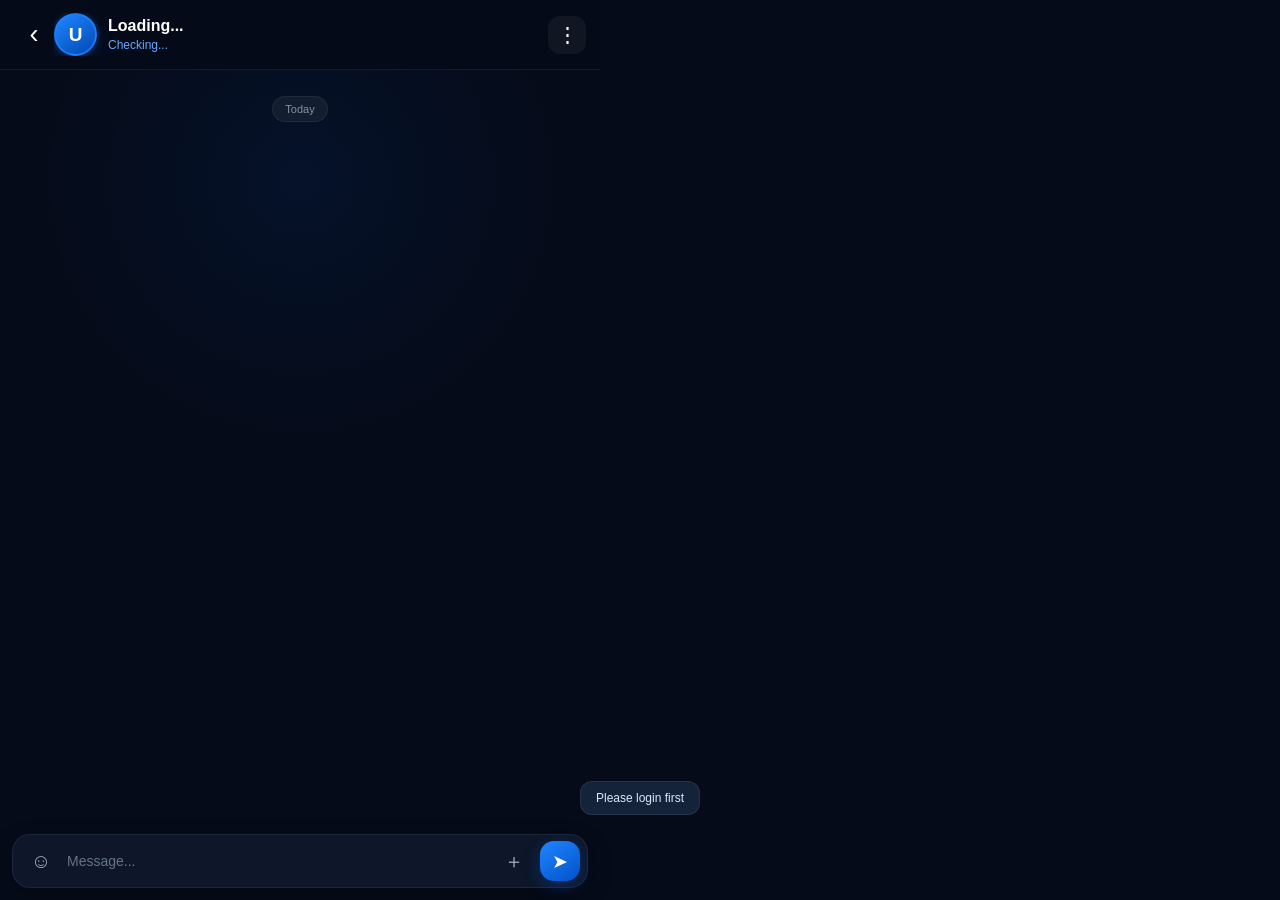
==== commit f6d4aa2b: "Update chat.html" ====
--- a/chat.html
+++ b/chat.html
@@ -56,14 +56,13 @@
     overflow:hidden;
 }
 
-/* =========================================================
-   HEADER
-========================================================= */
+/* HEADER */
 
 .chat-header{
     position:fixed;
     top:var(--vvt);
     left:var(--vvl);
+    transform:none;
     width:min(var(--vvw),600px);
     height:var(--header-h);
     min-height:var(--header-h);
@@ -161,12 +160,12 @@
     text-overflow:ellipsis;
 }
 
-/* ONLY TEXT — NO DOT */
+/* ONLY TEXT - NO DOT */
+
 .online{
     margin-top:3px;
     font-size:12px;
     color:#65a9ff;
-
     display:block;
 }
 
@@ -189,9 +188,7 @@
     justify-content:center;
 }
 
-/* =========================================================
-   CHAT AREA
-========================================================= */
+/* CHAT AREA */
 
 .chat-area{
     position:fixed;
@@ -201,6 +198,7 @@
     height:calc(var(--vvh) - var(--header-h) - var(--composer-h));
 
     left:var(--vvl);
+    transform:none;
 
     width:min(var(--vvw),600px);
 
@@ -313,9 +311,7 @@
     color:#b9ddff;
 }
 
-/* =========================================================
-   TYPING
-========================================================= */
+/* TYPING */
 
 .typing{
     display:none;
@@ -370,15 +366,15 @@
     }
 }
 
-/* =========================================================
-   COMPOSER
-========================================================= */
+/* COMPOSER */
 
 .composer-area{
     position:fixed;
 
     left:var(--vvl);
     top:calc(var(--vvt) + var(--vvh) - var(--composer-h));
+
+    transform:none;
 
     width:min(var(--vvw),600px);
 
@@ -488,9 +484,7 @@
     transform:scale(.92);
 }
 
-/* =========================================================
-   POPUPS
-========================================================= */
+/* POPUPS */
 
 .attach-menu{
     display:none;
@@ -571,9 +565,7 @@
     cursor:pointer;
 }
 
-/* =========================================================
-   TOAST
-========================================================= */
+/* TOAST */
 
 .toast{
     position:fixed;
@@ -615,9 +607,7 @@
         translateY(0);
 }
 
-/* =========================================================
-   MOBILE
-========================================================= */
+/* MOBILE */
 
 @media(max-width:500px){
 
@@ -668,9 +658,7 @@
     }
 }
 
-/* =========================================================
-   SAFE AREA
-========================================================= */
+/* SAFE AREA */
 
 @supports(padding:max(0px)){
 
@@ -689,9 +677,7 @@
     }
 }
 
-/* =========================================================
-   SMALL DEVICES
-========================================================= */
+/* SMALL DEVICES */
 
 @media(max-width:360px){
 
@@ -757,9 +743,11 @@
                 id="chatName"
             >Loading...</div>
 
-            <div class="online">
-                <span id="onlineText">Connecting...</span>
-            </div>
+            <!-- ONLY TEXT -->
+            <div
+                class="online"
+                id="onlineText"
+            >Checking...</div>
 
         </div>
 
@@ -786,11 +774,13 @@
         class="message-row received"
         id="typingRow"
     >
+
         <div class="typing">
             <span></span>
             <span></span>
             <span></span>
         </div>
+
     </div>
 
 </main>
@@ -802,6 +792,7 @@
         class="attach-menu"
         id="attachMenu"
     >
+
         <button
             class="attach-item"
             onclick="showToast('Gallery coming soon')"
@@ -816,6 +807,7 @@
             class="attach-item"
             onclick="showToast('File sharing coming soon')"
         >📄</button>
+
     </div>
 
 
@@ -823,6 +815,7 @@
         class="emoji-panel"
         id="emojiPanel"
     >
+
         <button class="emoji" onclick="addEmoji('😀')">😀</button>
         <button class="emoji" onclick="addEmoji('😂')">😂</button>
         <button class="emoji" onclick="addEmoji('😊')">😊</button>
@@ -839,6 +832,7 @@
         <button class="emoji" onclick="addEmoji('💙')">💙</button>
         <button class="emoji" onclick="addEmoji('😁')">😁</button>
         <button class="emoji" onclick="addEmoji('🤣')">🤣</button>
+
     </div>
 
 
@@ -912,9 +906,7 @@
 
 
 const params =
-    new URLSearchParams(
-        window.location.search
-    );
+    new URLSearchParams(window.location.search);
 
 const otherUserId =
     (params.get("user_id") || "").trim();
@@ -982,6 +974,7 @@
             "usanex_user_id"
         ) || ""
     ).trim();
+
 }
 
 
@@ -994,7 +987,8 @@
     if(document.referrer){
         history.back();
     }else{
-        window.location.href="/home";
+        window.location.href =
+            "/home";
     }
 
 }
@@ -1002,18 +996,15 @@
 
 function getInitial(name){
 
-    return (
-        String(name || "U")
+    return String(name || "U")
         .trim()
         .charAt(0)
-        .toUpperCase()
-        || "U"
-    );
-
-}
-
-
-function setProfile(name, photo){
+        .toUpperCase() || "U";
+
+}
+
+
+function setProfile(name,photo){
 
     chatName.textContent =
         name || "User";
@@ -1029,8 +1020,10 @@
         img.alt = "";
 
         img.onerror = () => {
+
             profilePhoto.textContent =
                 getInitial(name);
+
         };
 
         profilePhoto.appendChild(img);
@@ -1051,9 +1044,7 @@
         .querySelectorAll(
             ".message-row:not(#typingRow)"
         )
-        .forEach(
-            row => row.remove()
-        );
+        .forEach(row => row.remove());
 
 }
 
@@ -1088,109 +1079,87 @@
 }
 
 
+/* =========================================================
+   PRESENCE
+========================================================= */
+
+function parseServerDate(value){
+
+    if(!value) return null;
+
+    const raw =
+        String(value).trim();
+
+    const normalized =
+        raw.endsWith("Z") ||
+        /[+-]\d\d:\d\d$/.test(raw)
+            ? raw
+            : raw + "Z";
+
+    const date =
+        new Date(normalized);
+
+    if(isNaN(date.getTime())){
+        return null;
+    }
+
+    return date;
+
+}
+
+
 function formatLastSeen(value){
 
-    if(!value){
-        return "Offline";
-    }
-
-    try{
-
-        const date =
-            new Date(value);
-
-        if(isNaN(date.getTime())){
-            return "Offline";
-        }
-
-        const now =
-            new Date();
-
-        const diff =
-            now.getTime() -
-            date.getTime();
-
-        const oneMinute =
-            60 * 1000;
-
-        const oneHour =
-            60 * oneMinute;
-
-        const oneDay =
-            24 * oneHour;
-
-        if(diff < oneMinute){
-            return "Last seen just now";
-        }
-
-        if(diff < oneHour){
-
-            const minutes =
+    const date =
+        parseServerDate(value);
+
+    if(!date){
+
+        return "Last seen recently";
+
+    }
+
+    const now =
+        new Date();
+
+    const diff =
+        now.getTime() -
+        date.getTime();
+
+
+    if(diff < 60000){
+
+        return "Last seen just now";
+
+    }
+
+
+    if(diff < 3600000){
+
+        const minutes =
+            Math.max(
+                1,
                 Math.floor(
-                    diff / oneMinute
-                );
-
-            return (
-                "Last seen " +
-                minutes +
-                " min ago"
-            );
-
-        }
-
-        if(
-            date.toDateString() ===
-            now.toDateString()
-        ){
-
-            return (
-                "Last seen today at " +
-                date.toLocaleTimeString(
-                    [],
-                    {
-                        hour:"numeric",
-                        minute:"2-digit"
-                    }
+                    diff / 60000
                 )
             );
 
-        }
-
-        const yesterday =
-            new Date(now);
-
-        yesterday.setDate(
-            yesterday.getDate() - 1
-        );
-
-        if(
-            date.toDateString() ===
-            yesterday.toDateString()
-        ){
-
-            return (
-                "Last seen yesterday at " +
-                date.toLocaleTimeString(
-                    [],
-                    {
-                        hour:"numeric",
-                        minute:"2-digit"
-                    }
-                )
-            );
-
-        }
-
         return (
             "Last seen " +
-            date.toLocaleDateString(
-                [],
-                {
-                    day:"numeric",
-                    month:"short"
-                }
-            ) +
-            " at " +
+            minutes +
+            " min ago"
+        );
+
+    }
+
+
+    if(
+        date.toDateString() ===
+        now.toDateString()
+    ){
+
+        return (
+            "Last seen today at " +
             date.toLocaleTimeString(
                 [],
                 {
@@ -1200,18 +1169,30 @@
             )
         );
 
-    }catch(e){
-
-        return "Offline";
-
-    }
-
-}
-
-
-/* =========================================================
-   PRESENCE UI
-========================================================= */
+    }
+
+
+    return (
+        "Last seen " +
+        date.toLocaleDateString(
+            [],
+            {
+                day:"numeric",
+                month:"short"
+            }
+        ) +
+        " at " +
+        date.toLocaleTimeString(
+            [],
+            {
+                hour:"numeric",
+                minute:"2-digit"
+            }
+        )
+    );
+
+}
+
 
 function updatePresenceUI(
     isOnline,
@@ -1223,14 +1204,12 @@
         onlineText.textContent =
             "Online";
 
-    }else{
-
-        onlineText.textContent =
-            formatLastSeen(
-                lastSeenAt
-            );
-
-    }
+        return;
+
+    }
+
+    onlineText.textContent =
+        formatLastSeen(lastSeenAt);
 
 }
 
@@ -1262,32 +1241,44 @@
                 }
             );
 
+
         const data =
             await response.json();
 
+
         if(!response.ok){
-            return;
+
+            throw new Error(
+                data.detail ||
+                "Unable to load presence"
+            );
+
         }
 
+
         updatePresenceUI(
-            !!data.is_online,
+            Boolean(data.is_online),
             data.last_seen_at
         );
 
+
     }catch(error){
 
         console.log(
-            "Presence error:",
+            "Presence load error:",
             error
         );
 
+        onlineText.textContent =
+            "Last seen recently";
+
     }
 
 }
 
 
 /* =========================================================
-   MESSAGE
+   MESSAGE RENDER
 ========================================================= */
 
 function addMessageFromServer(message){
@@ -1296,27 +1287,36 @@
 
     const sender =
         String(
-            message.sender_user_id || ""
+            message.sender_user_id ||
+            ""
         ).trim();
 
     const text =
         String(
-            message.message || ""
+            message.message ||
+            ""
         );
 
     if(!sender || !text){
         return;
     }
 
+
     if(message.id){
 
+        const id =
+            String(message.id);
+
         const existing =
-            document.querySelector(
-                '[data-message-id="' +
-                CSS.escape(
-                    String(message.id)
-                ) +
-                '"]'
+            Array.from(
+                document.querySelectorAll(
+                    "[data-message-id]"
+                )
+            ).find(
+                row =>
+                    String(
+                        row.dataset.messageId
+                    ) === id
             );
 
         if(existing){
@@ -1325,10 +1325,12 @@
 
     }
 
+
     const type =
         sender === currentUserId
-        ? "sent"
-        : "received";
+            ? "sent"
+            : "received";
+
 
     const row =
         document.createElement("div");
@@ -1336,6 +1338,7 @@
     row.className =
         "message-row " + type;
 
+
     if(message.id){
 
         row.dataset.messageId =
@@ -1343,17 +1346,20 @@
 
     }
 
+
     const bubble =
         document.createElement("div");
 
     bubble.className =
         "message";
 
+
     const textElement =
         document.createElement("div");
 
     textElement.textContent =
         text;
+
 
     const time =
         document.createElement("div");
@@ -1366,6 +1372,7 @@
             message.created_at
         );
 
+
     if(type === "sent"){
 
         const read =
@@ -1376,12 +1383,13 @@
 
         read.textContent =
             message.is_read
-            ? "✓✓"
-            : "✓";
+                ? "✓✓"
+                : "✓";
 
         time.appendChild(read);
 
     }
+
 
     bubble.appendChild(
         textElement
@@ -1394,6 +1402,7 @@
     row.appendChild(
         bubble
     );
+
 
     chatArea.insertBefore(
         row,
@@ -1415,6 +1424,7 @@
     ){
         return;
     }
+
 
     try{
 
@@ -1434,8 +1444,10 @@
                 }
             );
 
+
         const data =
             await response.json();
+
 
         if(!response.ok){
 
@@ -1446,6 +1458,7 @@
 
         }
 
+
         if(data.other_user){
 
             setProfile(
@@ -1455,7 +1468,9 @@
 
         }
 
+
         clearMessages();
+
 
         if(
             Array.isArray(
@@ -1469,9 +1484,11 @@
 
         }
 
+
         scrollBottom();
 
         markMessagesRead();
+
 
     }catch(error){
 
@@ -1480,9 +1497,6 @@
             error
         );
 
-        onlineText.textContent =
-            "Offline";
-
         showToast(
             error.message ||
             "Unable to load chat"
@@ -1494,19 +1508,23 @@
 
 
 /* =========================================================
-   SEND MESSAGE
+   SEND
 ========================================================= */
 
 let sending = false;
 
+
 async function sendMessage(){
 
     if(sending) return;
+
 
     const text =
         input.value.trim();
 
+
     if(!text) return;
+
 
     if(
         !currentUserId ||
@@ -1521,10 +1539,12 @@
 
     }
 
+
     sending = true;
 
     sendButton.style.opacity =
         ".55";
+
 
     try{
 
@@ -1549,8 +1569,10 @@
                 }
             );
 
+
         const data =
             await response.json();
+
 
         if(!response.ok){
 
@@ -1561,6 +1583,7 @@
 
         }
 
+
         if(data.message){
 
             addMessageFromServer(
@@ -1569,6 +1592,7 @@
 
         }
 
+
         input.value = "";
 
         emojiPanel.classList.remove(
@@ -1580,6 +1604,7 @@
         );
 
         scrollBottom();
+
 
     }catch(error){
 
@@ -1593,6 +1618,7 @@
             "Message could not be sent"
         );
 
+
     }finally{
 
         sending = false;
@@ -1605,10 +1631,6 @@
 }
 
 
-/* =========================================================
-   KEYBOARD
-========================================================= */
-
 function handleKey(event){
 
     if(event.key === "Enter"){
@@ -1620,11 +1642,6 @@
     }
 
 }
-
-input.addEventListener(
-    "keydown",
-    handleKey
-);
 
 
 /* =========================================================
@@ -1672,14 +1689,12 @@
 
 function scrollBottom(){
 
-    requestAnimationFrame(
-        () => {
-
-            chatArea.scrollTop =
-                chatArea.scrollHeight;
-
-        }
-    );
+    requestAnimationFrame(() => {
+
+        chatArea.scrollTop =
+            chatArea.scrollHeight;
+
+    });
 
 }
 
@@ -1690,6 +1705,7 @@
 
 let toastTimer;
 
+
 function showToast(text){
 
     const toast =
@@ -1704,10 +1720,12 @@
         "show"
     );
 
+
     clearTimeout(
         toastTimer
     );
 
+
     toastTimer =
         setTimeout(
             () => {
@@ -1724,7 +1742,7 @@
 
 
 /* =========================================================
-   MARK READ
+   READ RECEIPT
 ========================================================= */
 
 async function markMessagesRead(){
@@ -1735,6 +1753,7 @@
     ){
         return;
     }
+
 
     try{
 
@@ -1765,20 +1784,26 @@
 
 
 /* =========================================================
-   REAL-TIME WEBSOCKET
+   WEBSOCKET
 ========================================================= */
 
 let socket = null;
+
 let reconnectTimer = null;
+
 let manuallyClosed = false;
+
+let heartbeatTimer = null;
+
 
 function getWebSocketURL(){
 
     const protocol =
         window.location.protocol ===
         "https:"
-        ? "wss:"
-        : "ws:";
+            ? "wss:"
+            : "ws:";
+
 
     return (
         protocol +
@@ -1793,11 +1818,46 @@
 }
 
 
+function startHeartbeat(){
+
+    clearInterval(
+        heartbeatTimer
+    );
+
+
+    heartbeatTimer =
+        setInterval(
+            () => {
+
+                if(
+                    socket &&
+                    socket.readyState ===
+                    WebSocket.OPEN
+                ){
+
+                    try{
+
+                        socket.send(
+                            "ping"
+                        );
+
+                    }catch(e){}
+
+                }
+
+            },
+            25000
+        );
+
+}
+
+
 function connectWebSocket(){
 
     if(!currentUserId){
         return;
     }
+
 
     try{
 
@@ -1807,7 +1867,9 @@
 
     }catch(e){}
 
+
     manuallyClosed = false;
+
 
     try{
 
@@ -1816,19 +1878,12 @@
                 getWebSocketURL()
             );
 
+
         socket.onopen = () => {
-
-            /*
-             * IMPORTANT:
-             * Own websocket connection does NOT mean
-             * the other user is online.
-             */
 
             clearTimeout(
                 reconnectTimer
             );
-
-            loadPresence();
 
         };
 
@@ -1870,10 +1925,11 @@
         socket.onclose = () => {
 
             /*
-             * Don't immediately show Offline for
-             * the other user because this socket
-             * belongs to the current user.
-             */
+             IMPORTANT:
+             Do NOT show Offline here.
+             Other user's presence comes from
+             /api/chat/presence and user_presence.
+            */
 
             if(!manuallyClosed){
 
@@ -1891,12 +1947,14 @@
 
         };
 
+
     }catch(error){
 
         console.error(
             "WebSocket error:",
             error
         );
+
 
         reconnectTimer =
             setTimeout(
@@ -1910,48 +1968,42 @@
 
 
 /* =========================================================
-   WEBSOCKET EVENTS
+   WEBSOCKET MESSAGE HANDLER
 ========================================================= */
 
 function handleWebSocketMessage(data){
 
-    if(!data){
-        return;
-    }
-
-
-    /* -----------------------------------------------
-       CURRENT USER SOCKET CONNECTED
-    ------------------------------------------------ */
+    if(!data) return;
+
+
+    /* CONNECTION */
 
     if(
         data.type ===
         "websocket_connected"
     ){
 
-        loadPresence();
-
         return;
 
     }
 
 
-    /* -----------------------------------------------
-       OTHER USER PRESENCE
-    ------------------------------------------------ */
+    /* OTHER USER PRESENCE */
 
     if(
         data.type ===
         "user_presence"
     ){
 
-        const presenceUserId =
+        const userId =
             String(
-                data.user_id || ""
+                data.user_id ||
+                ""
             ).trim();
 
+
         if(
-            presenceUserId !==
+            userId !==
             otherUserId
         ){
 
@@ -1959,19 +2011,21 @@
 
         }
 
+
         updatePresenceUI(
-            !!data.is_online,
+            Boolean(
+                data.is_online
+            ),
             data.last_seen_at
         );
 
+
         return;
 
     }
 
 
-    /* -----------------------------------------------
-       MESSAGE READ
-    ------------------------------------------------ */
+    /* READ RECEIPT */
 
     if(
         data.type ===
@@ -1980,8 +2034,10 @@
 
         const readerUserId =
             String(
-                data.reader_user_id || ""
+                data.reader_user_id ||
+                ""
             ).trim();
+
 
         if(
             readerUserId !==
@@ -1991,6 +2047,7 @@
             return;
 
         }
+
 
         const ids =
             new Set(
@@ -1998,7 +2055,8 @@
                     data.message_ids ||
                     []
                 ).map(
-                    id => String(id)
+                    id =>
+                        String(id)
                 )
             );
 
@@ -2010,24 +2068,24 @@
             .forEach(
                 row => {
 
-                    const messageId =
+                    const id =
                         String(
-                            row.dataset.messageId
+                            row.dataset.messageId ||
+                            ""
                         );
 
-                    if(
-                        !ids.has(
-                            messageId
-                        )
-                    ){
+
+                    if(!ids.has(id)){
                         return;
                     }
+
 
                     const read =
                         row.querySelector(
                             ".read"
                         );
 
+
                     if(read){
 
                         read.textContent =
@@ -2038,14 +2096,13 @@
                 }
             );
 
+
         return;
 
     }
 
 
-    /* -----------------------------------------------
-       CHAT MESSAGE
-    ------------------------------------------------ */
+    /* CHAT MESSAGE */
 
     if(
         data.type !==
@@ -2056,12 +2113,15 @@
 
     }
 
+
     const message =
         data.message;
 
+
     if(!message){
         return;
     }
+
 
     const sender =
         String(
@@ -2069,6 +2129,7 @@
             ""
         ).trim();
 
+
     const receiver =
         String(
             message.receiver_user_id ||
@@ -2077,16 +2138,21 @@
 
 
     const belongsToChat =
+
         (
             sender ===
             currentUserId &&
+
             receiver ===
             otherUserId
         )
+
         ||
+
         (
             sender ===
             otherUserId &&
+
             receiver ===
             currentUserId
         );
@@ -2100,6 +2166,7 @@
     addMessageFromServer(
         message
     );
+
 
     scrollBottom();
 
@@ -2117,31 +2184,7 @@
 
 
 /* =========================================================
-   HEARTBEAT
-========================================================= */
-
-setInterval(
-    () => {
-
-        if(
-            socket &&
-            socket.readyState ===
-            WebSocket.OPEN
-        ){
-
-            socket.send(
-                "ping"
-            );
-
-        }
-
-    },
-    25000
-);
-
-
-/* =========================================================
-   KEYBOARD SAFE VIEWPORT
+   VIEWPORT
 ========================================================= */
 
 function updateViewport(){
@@ -2149,11 +2192,13 @@
     const root =
         document.documentElement;
 
+
     if(!window.visualViewport){
 
         root.style.setProperty(
             "--vvh",
-            window.innerHeight + "px"
+            window.innerHeight +
+            "px"
         );
 
         root.style.setProperty(
@@ -2168,7 +2213,8 @@
 
         root.style.setProperty(
             "--vvw",
-            window.innerWidth + "px"
+            window.innerWidth +
+            "px"
         );
 
         return;
@@ -2187,6 +2233,7 @@
         ) + "px"
     );
 
+
     root.style.setProperty(
         "--vvt",
         Math.round(
@@ -2194,12 +2241,14 @@
         ) + "px"
     );
 
+
     root.style.setProperty(
         "--vvl",
         Math.round(
             vv.offsetLeft || 0
         ) + "px"
     );
+
 
     root.style.setProperty(
         "--vvw",
@@ -2219,6 +2268,7 @@
         updateViewport
     );
 
+
     window.visualViewport.addEventListener(
         "scroll",
         updateViewport
@@ -2234,7 +2284,7 @@
 
 
 /* =========================================================
-   CLICK OUTSIDE
+   CLOSE POPUPS
 ========================================================= */
 
 document.addEventListener(
@@ -2244,8 +2294,7 @@
         if(
             !event.target.closest(
                 ".composer"
-            )
-            &&
+            ) &&
             !event.target.closest(
                 ".emoji-panel"
             )
@@ -2261,8 +2310,7 @@
         if(
             !event.target.closest(
                 ".composer"
-            )
-            &&
+            ) &&
             !event.target.closest(
                 ".attach-menu"
             )
@@ -2304,7 +2352,7 @@
 
 
 /* =========================================================
-   LOAD
+   START
 ========================================================= */
 
 window.addEventListener(
@@ -2320,13 +2368,18 @@
                 "Please login first"
             );
 
+
             setTimeout(
                 () => {
-                    window.location.href="/";
+
+                    window.location.href =
+                        "/";
+
                 },
                 1200
             );
 
+
             return;
 
         }
@@ -2338,13 +2391,18 @@
                 "Invalid chat user"
             );
 
+
             setTimeout(
                 () => {
-                    window.location.href="/home";
+
+                    window.location.href =
+                        "/home";
+
                 },
                 1200
             );
 
+
             return;
 
         }
@@ -2352,9 +2410,19 @@
 
         await loadChat();
 
+        /*
+         First get actual status.
+        Online -> Online
+        Offline -> Last seen ...
+        */
+
         await loadPresence();
 
+
         connectWebSocket();
+
+
+        startHeartbeat();
 
     }
 );
@@ -2374,10 +2442,17 @@
             reconnectTimer
         );
 
+        clearInterval(
+            heartbeatTimer
+        );
+
+
         if(socket){
 
             try{
+
                 socket.close();
+
             }catch(e){}
 
         }
